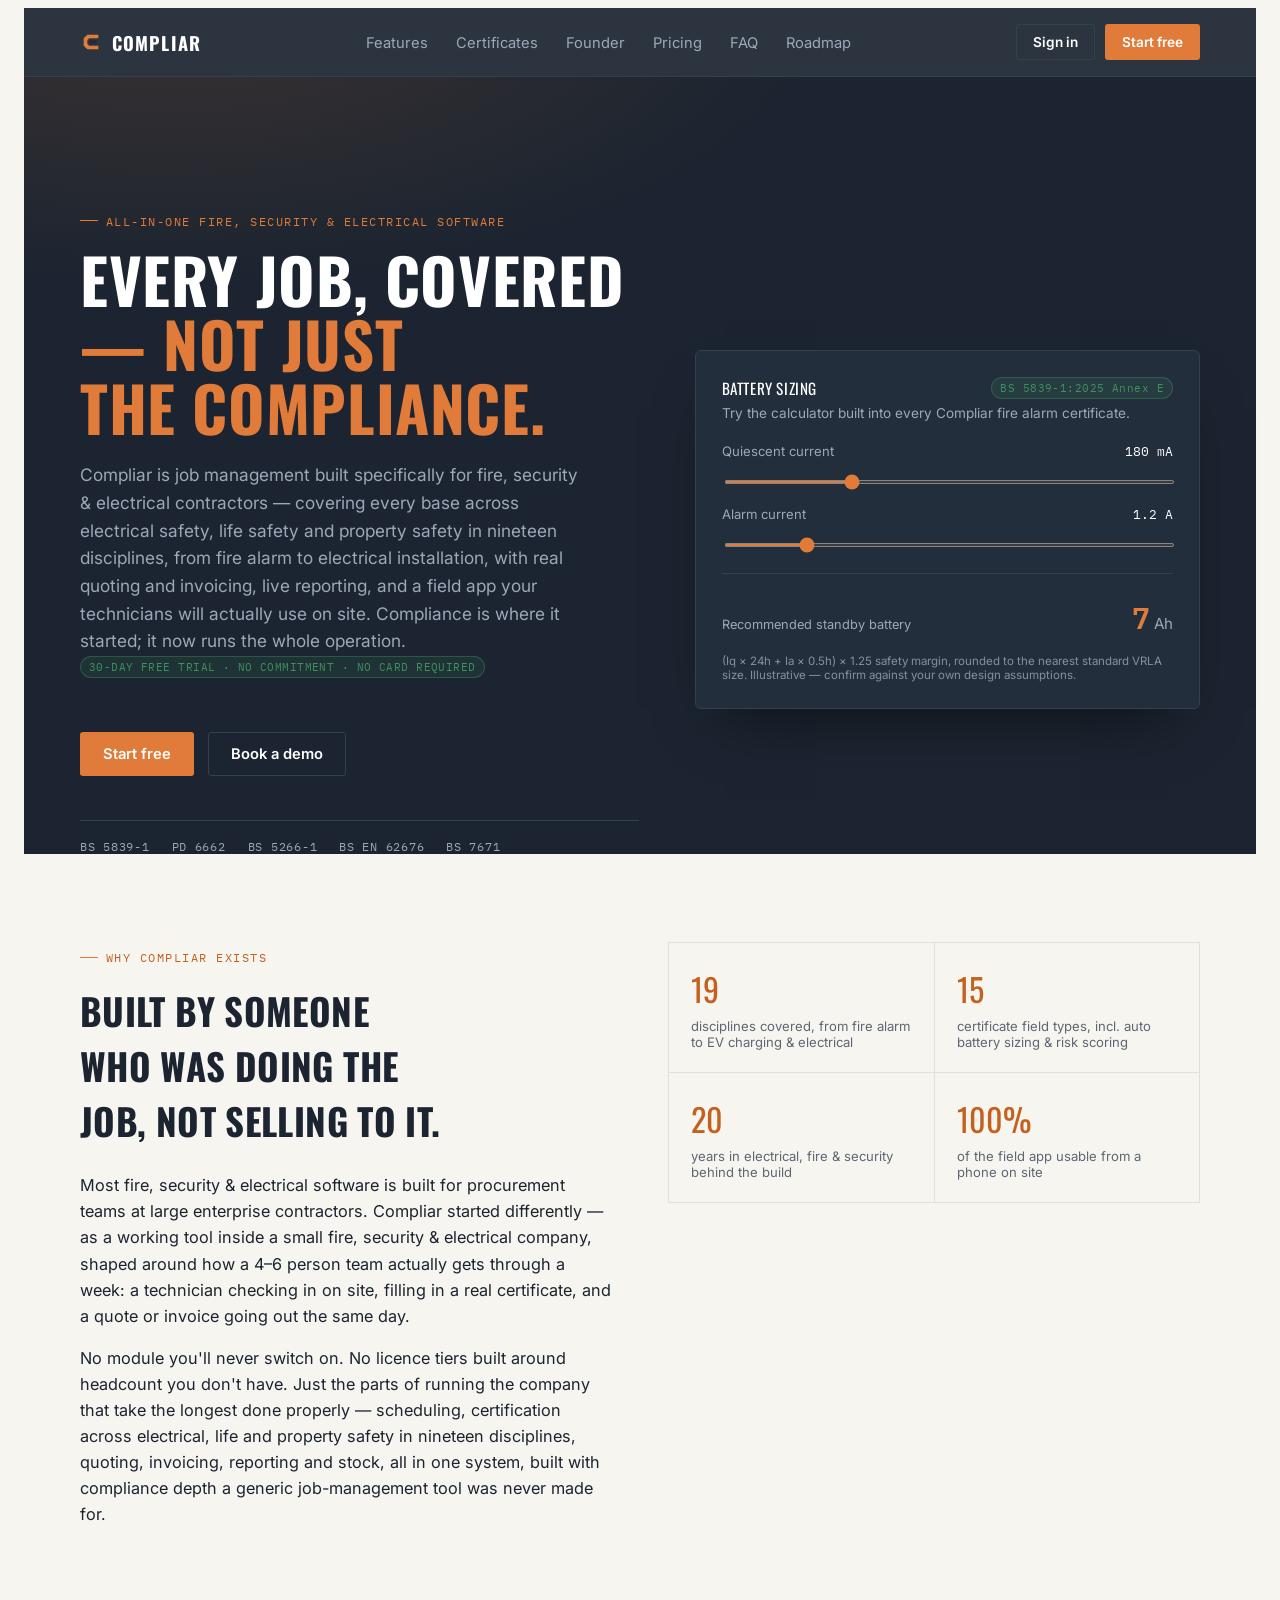
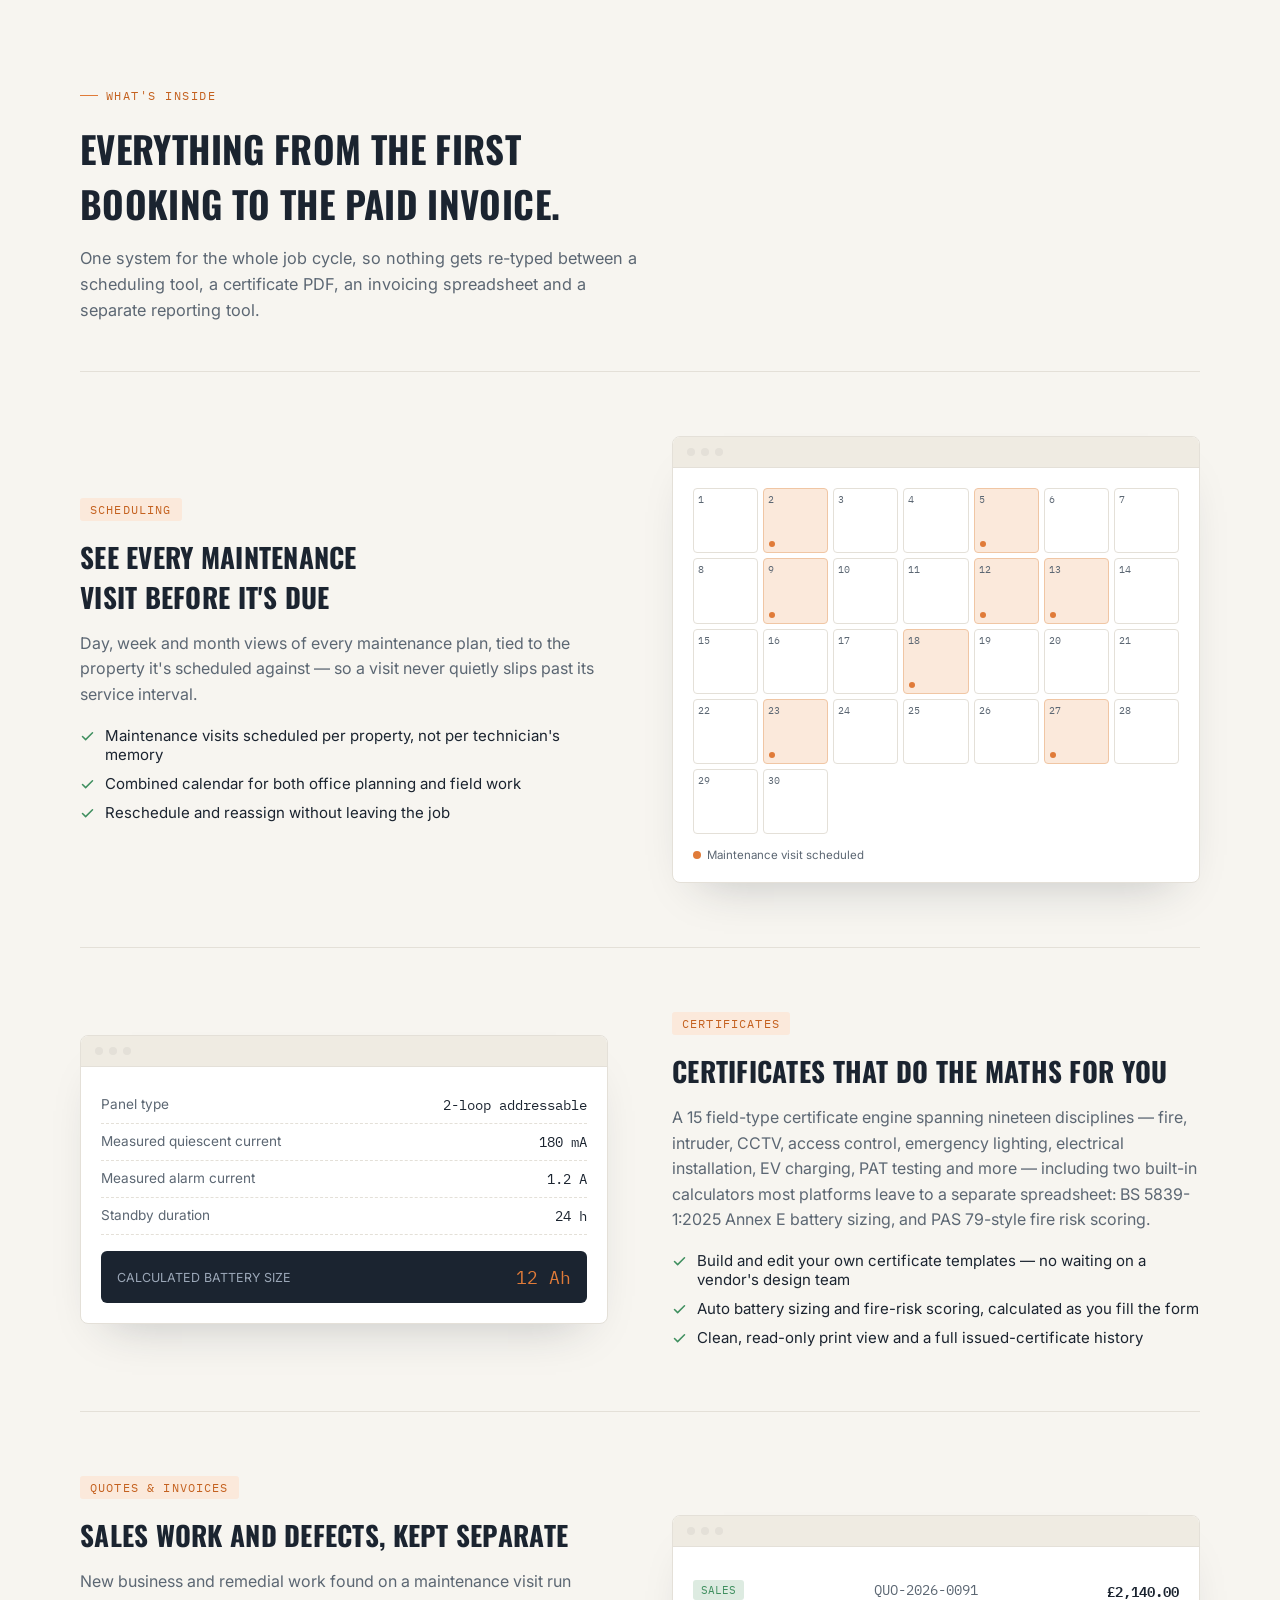
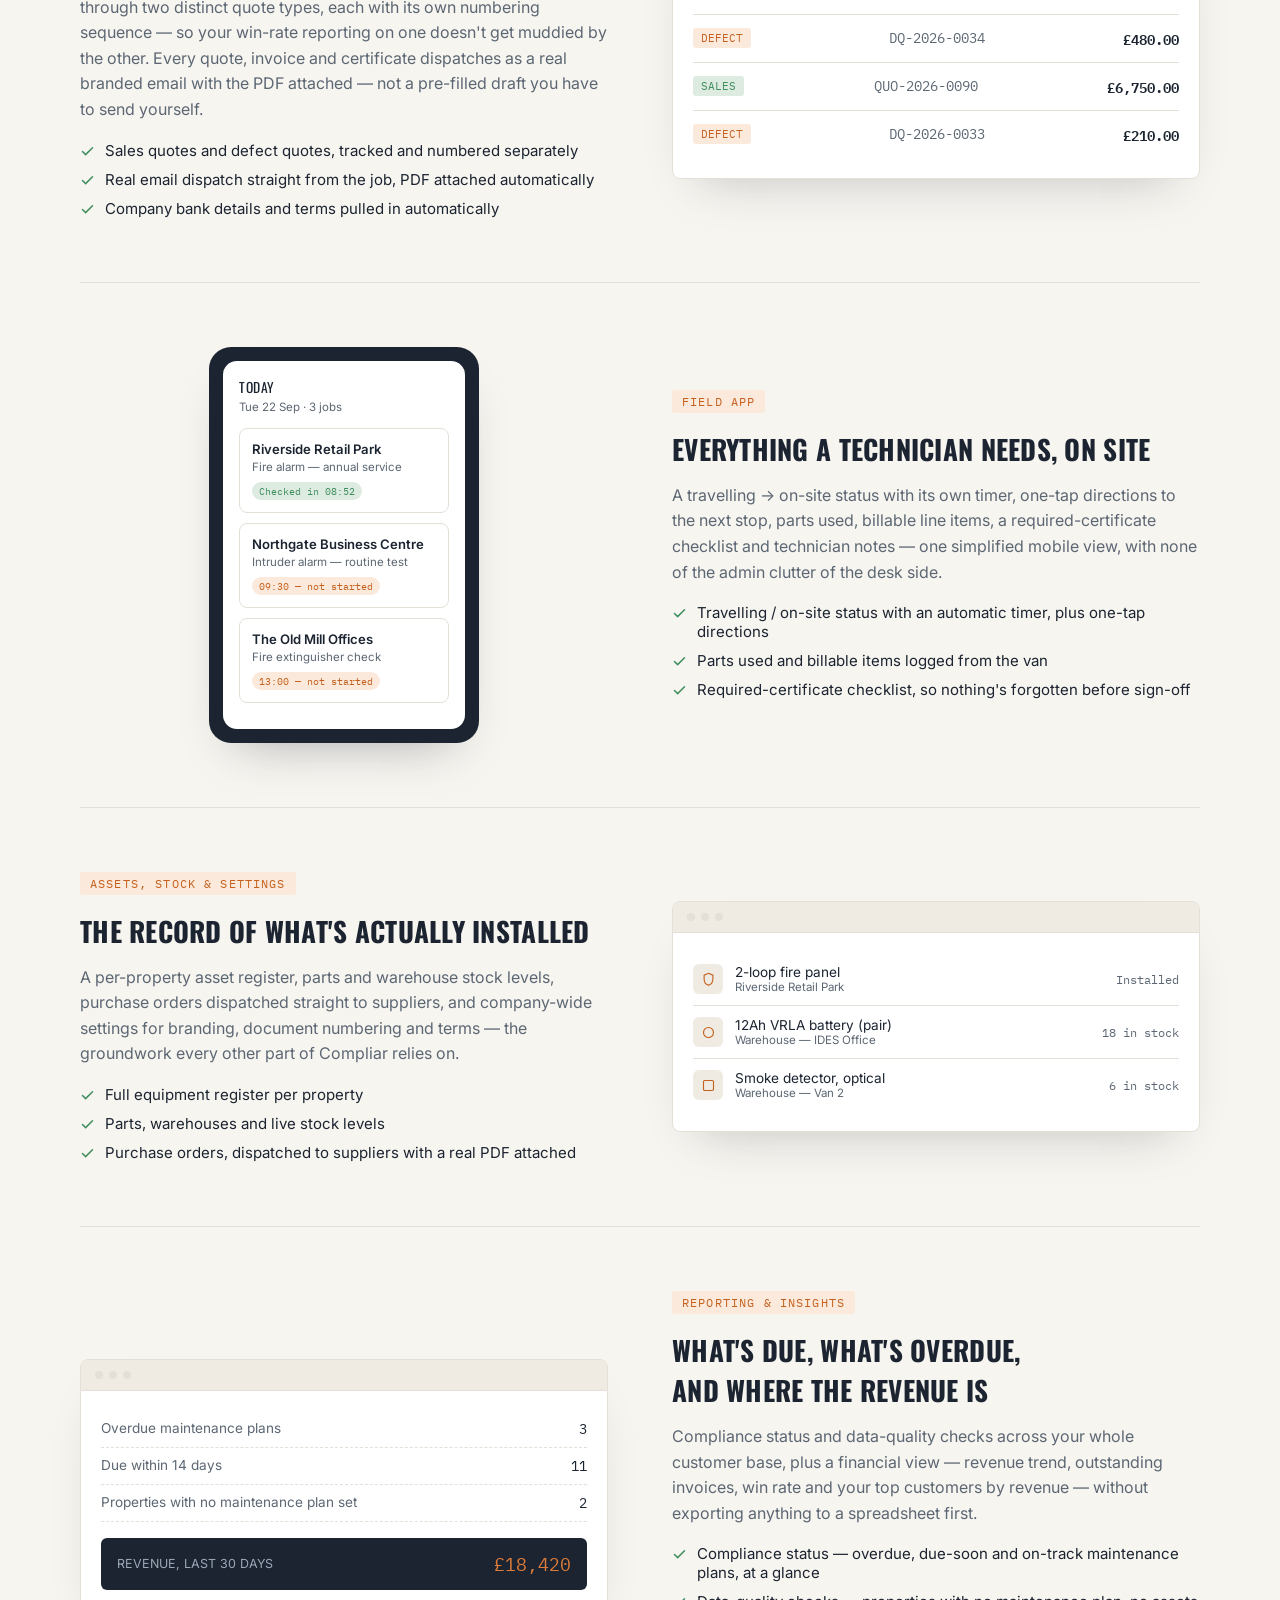
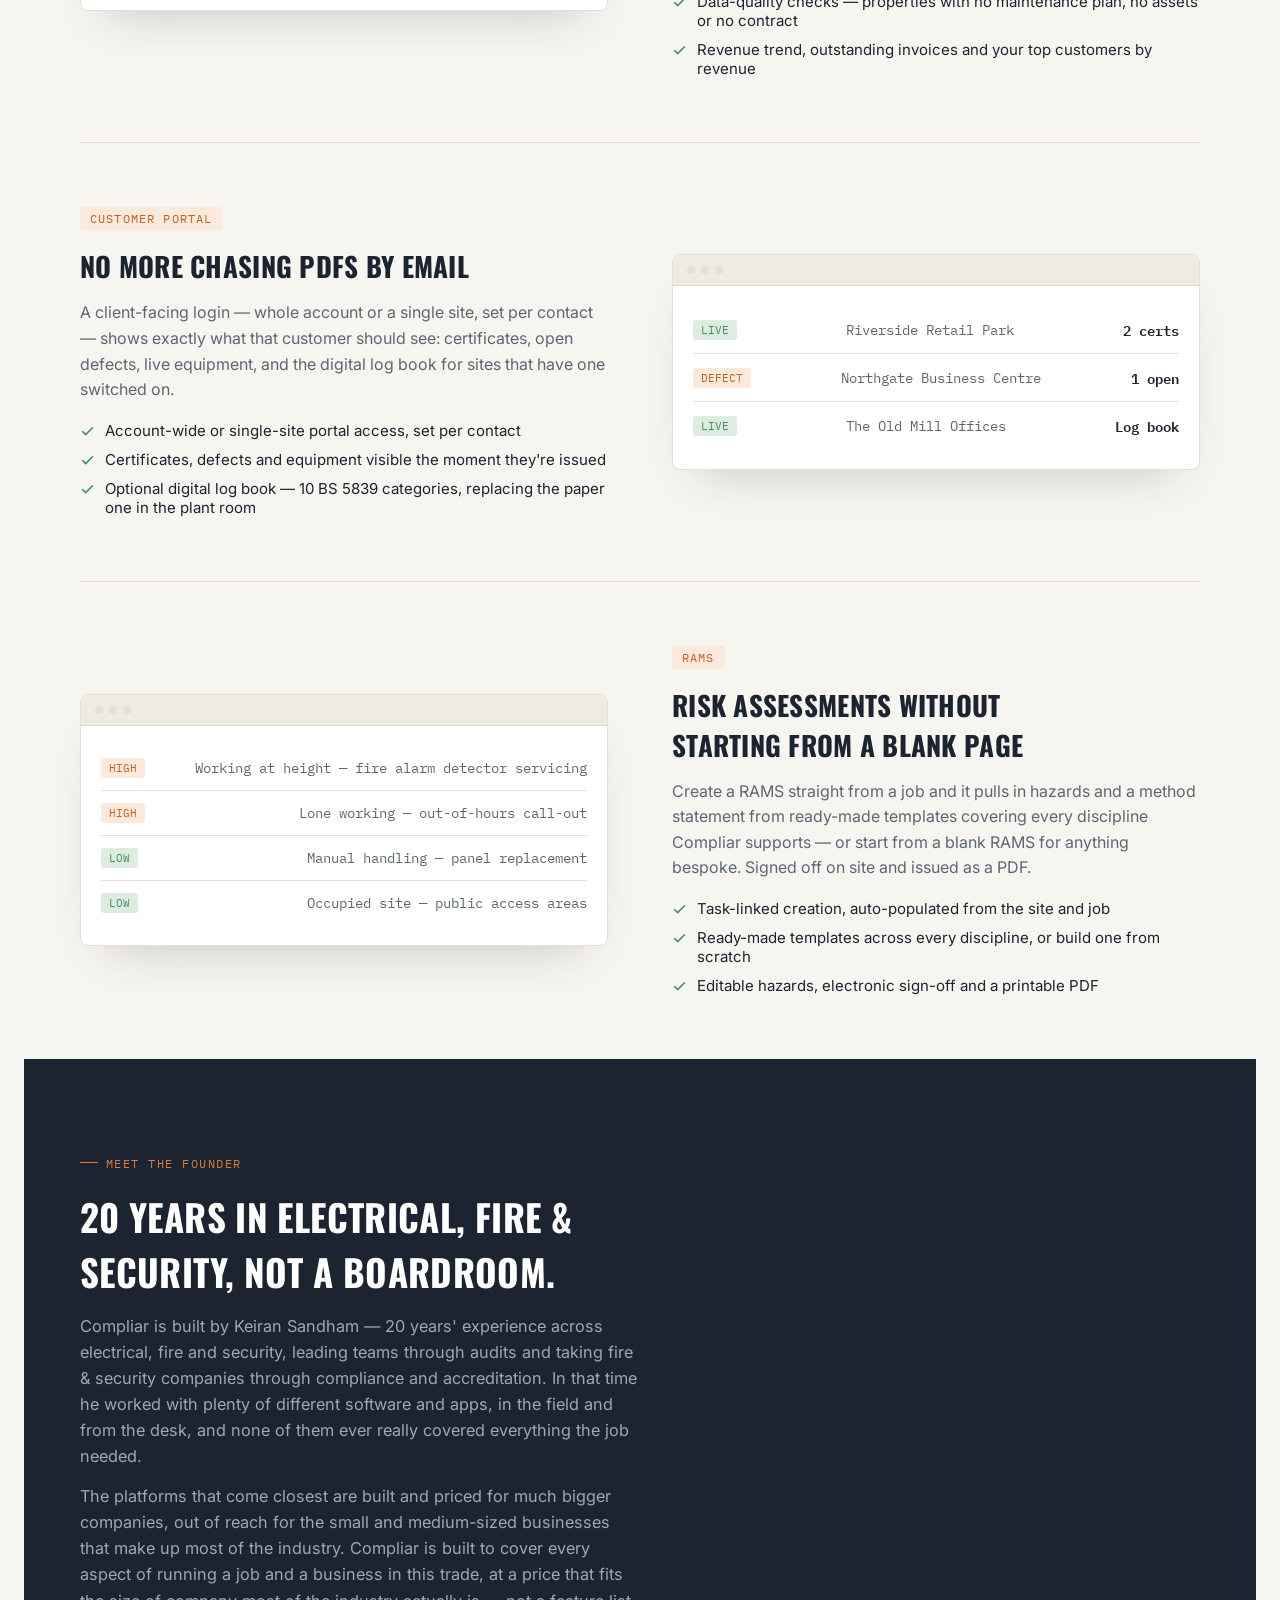
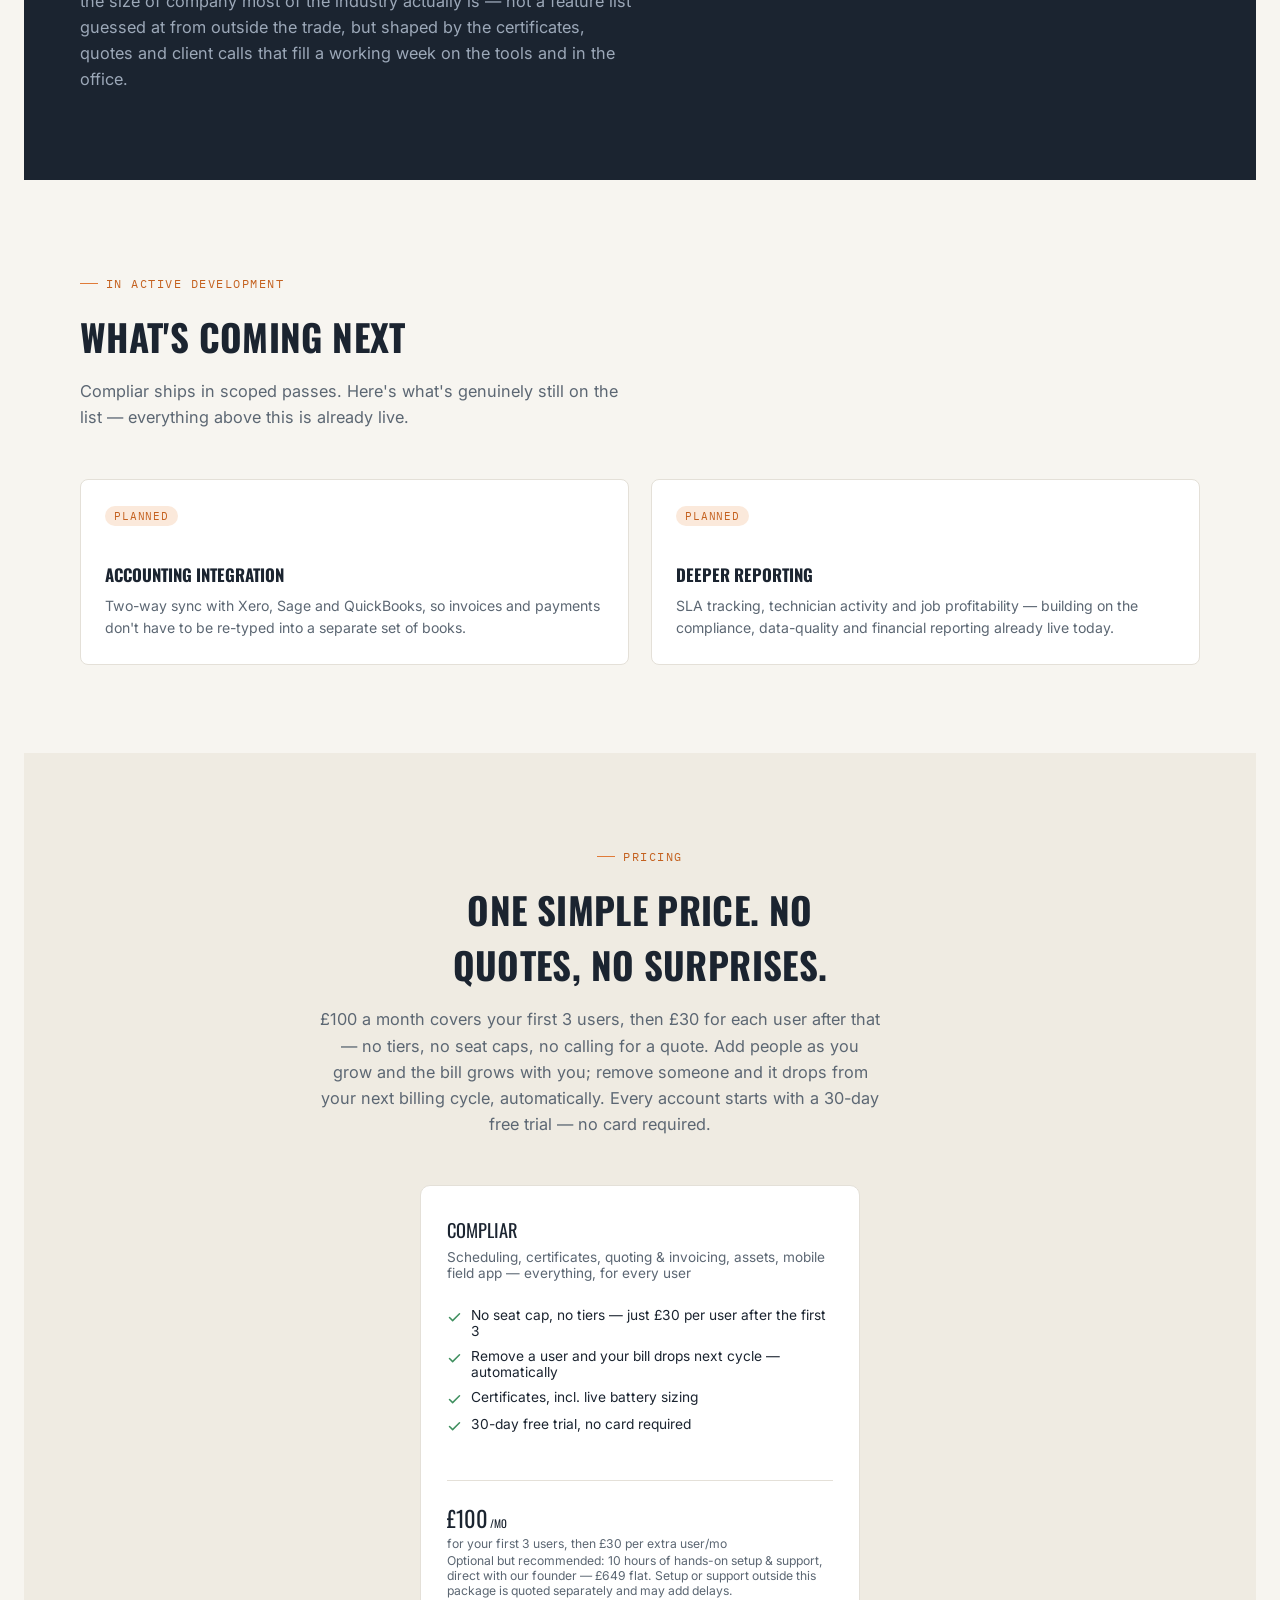
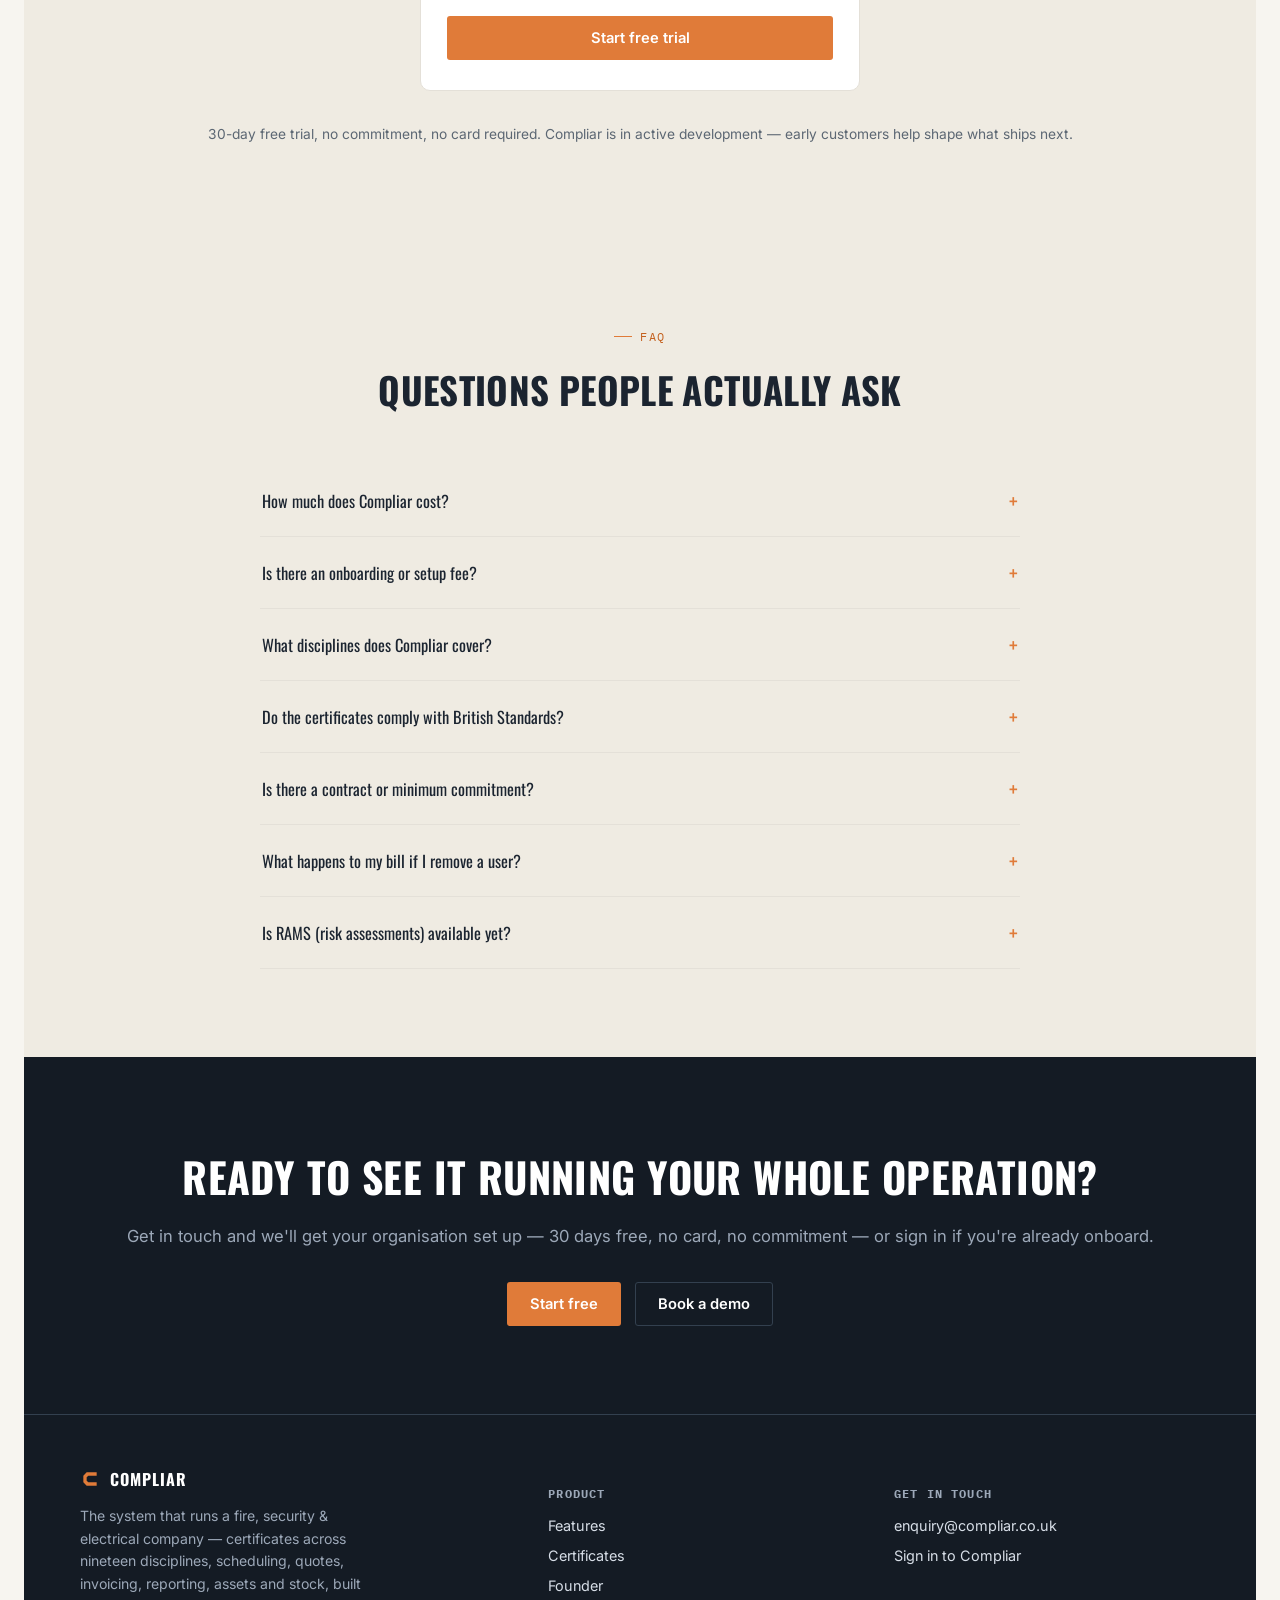
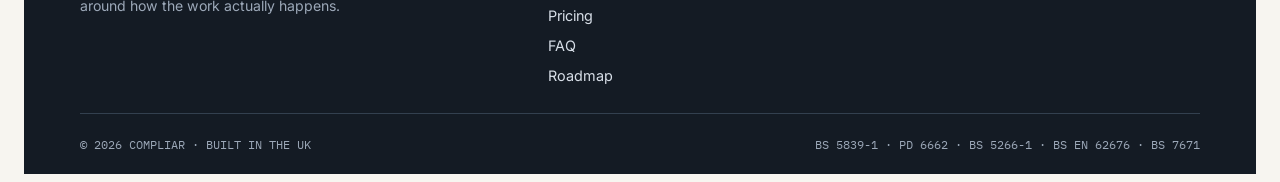
==== index.html @ e29a96a2 "Expand founder story on the site Rewrite the Meet the founder section to cover why Compliar was buil" ====
<!DOCTYPE html>
<meta charset="UTF-8">
<meta name="viewport" content="width=device-width, initial-scale=1">
<title>Compliar</title>
<link rel="preconnect" href="https://fonts.googleapis.com">
<link rel="preconnect" href="https://fonts.gstatic.com" crossorigin>
<link href="https://fonts.googleapis.com/css2?family=Oswald:wght@500;700&family=Inter:wght@400;500;600;700&family=IBM+Plex+Mono:wght@400;500;600&display=swap" rel="stylesheet">
<style>
  :root{
    --navy:#1B2430;
    --navy-2:#232E3D;
    --navy-3:#141B24;
    --cream:#F7F5F0;
    --cream-2:#EFEBE2;
    --ink:#1B2430;
    --muted:#5C6773;
    --muted-on-navy:#9CA8B8;
    --line:#E4E0D8;
    --line-on-navy:#33404F;
    --orange:#E07B39;
    --orange-deep:#C4611F;
    --orange-tint:#FBE9DB;
    --good:#3F8F5F;
  }

  *{box-sizing:border-box;}
  body{
    background:var(--cream);
    color:var(--ink);
    font-family:'Inter',system-ui,-apple-system,"Segoe UI",sans-serif;
    padding-left:max(16px, env(safe-area-inset-left,0px));
    padding-right:max(16px, env(safe-area-inset-right,0px));
    -webkit-font-smoothing:antialiased;
  }
  h1,h2,h3,.display{
    font-family:'Oswald',system-ui,sans-serif;
    text-transform:uppercase;
    letter-spacing:0.01em;
    font-weight:700;
    text-wrap:balance;
    margin:0;
  }
  p{margin:0;line-height:1.6;}
  a{color:inherit;}
  .mono{font-family:'IBM Plex Mono',ui-monospace,monospace;font-variant-numeric:tabular-nums;}
  .wrap{max-width:1120px;margin:0 auto;}
  .band{padding-block:88px;}
  .band-tight{padding-block:56px;}
  @media (max-width:640px){
    .band{padding-block:56px;}
    .band-tight{padding-block:40px;}
  }

  /* ---------- nav ---------- */
  header.nav{
    position:sticky;
    top:env(safe-area-inset-top,0px);
    z-index:50;
    background:rgba(27,36,48,0.92);
    backdrop-filter:blur(8px);
    border-bottom:1px solid var(--line-on-navy);
  }
  .nav-inner{
    max-width:1120px;margin:0 auto;
    display:flex;align-items:center;justify-content:space-between;
    padding-block:16px;
    gap:16px;
  }
  .brand{
    display:flex;align-items:center;gap:10px;
    font-family:'Oswald',sans-serif;font-weight:700;
    font-size:1.15rem;letter-spacing:0.06em;
    color:#fff;text-decoration:none;
    text-transform:uppercase;
    white-space:nowrap;
  }
  .brand svg{flex:none;}
  .nav-links{
    display:flex;gap:28px;align-items:center;
    list-style:none;margin:0;padding:0;
  }
  .nav-links a{
    color:var(--muted-on-navy);text-decoration:none;font-size:0.92rem;
    transition:color .15s;
  }
  .nav-links a:hover{color:#fff;}
  .nav-cta{display:flex;gap:10px;align-items:center;}
  @media (max-width:760px){
    .nav-links{display:none;}
  }

  .btn{
    display:inline-flex;align-items:center;justify-content:center;gap:8px;
    padding:12px 22px;
    border-radius:3px;
    font-family:'Inter',sans-serif;font-weight:600;font-size:0.92rem;
    text-decoration:none;
    border:1px solid transparent;
    cursor:pointer;
    transition:transform .12s ease, background .15s, border-color .15s, color .15s;
    white-space:nowrap;
  }
  .btn:active{transform:translateY(1px);}
  .btn-primary{background:var(--orange);color:#fff;}
  .btn-primary:hover{background:var(--orange-deep);}
  .btn-ghost-on-navy{background:transparent;color:#fff;border-color:var(--line-on-navy);}
  .btn-ghost-on-navy:hover{border-color:#fff;}
  .btn-ghost-on-cream{background:transparent;color:var(--ink);border-color:var(--line);}
  .btn-ghost-on-cream:hover{border-color:var(--ink);}
  .btn-sm{padding:9px 16px;font-size:0.85rem;}

  /* ---------- hero ---------- */
  .hero{
    background:
      radial-gradient(1100px 480px at 12% -10%, rgba(224,123,57,0.16), transparent 60%),
      var(--navy);
    color:#fff;
    padding-top:72px;
    padding-bottom:0;
  }
  .hero-grid{
    display:grid;
    grid-template-columns:1.05fr 0.95fr;
    gap:56px;
    align-items:center;
    padding-block:56px 0;
  }
  @media (max-width:900px){
    .hero-grid{grid-template-columns:1fr;gap:40px;}
  }
  .eyebrow{
    display:inline-flex;align-items:center;gap:8px;
    color:var(--orange);
    font-family:'IBM Plex Mono',monospace;
    font-size:0.78rem;letter-spacing:0.12em;text-transform:uppercase;
    margin-bottom:18px;
  }
  .eyebrow::before{
    content:"";width:18px;height:1px;background:var(--orange);
  }
  .hero h1{
    font-size:clamp(2.4rem, 5.2vw, 3.9rem);
    line-height:1.03;
    color:#fff;
  }
  .hero h1 span{color:var(--orange);}
  .hero-sub{
    margin-top:22px;
    max-width:46ch;
    font-size:1.08rem;
    color:var(--muted-on-navy);
  }
  .hero-ctas{
    display:flex;gap:14px;margin-top:32px;flex-wrap:wrap;
  }
  .standards{
    margin-top:44px;
    display:flex;gap:22px;flex-wrap:wrap;
    font-family:'IBM Plex Mono',monospace;
    font-size:0.76rem;letter-spacing:0.06em;
    color:var(--muted-on-navy);
    border-top:1px solid var(--line-on-navy);
    padding-top:18px;
  }

  /* ---------- battery calc widget ---------- */
  .calc-card{
    background:var(--navy-2);
    border:1px solid var(--line-on-navy);
    border-radius:6px;
    padding:26px;
    box-shadow:0 30px 60px -30px rgba(0,0,0,0.6);
  }
  .calc-head{
    display:flex;align-items:center;justify-content:space-between;
    margin-bottom:6px;
  }
  .calc-title{
    font-family:'Oswald',sans-serif;text-transform:uppercase;
    font-size:0.95rem;letter-spacing:0.04em;color:#fff;
  }
  .calc-badge{
    font-family:'IBM Plex Mono',monospace;font-size:0.68rem;
    color:var(--good);background:rgba(63,143,95,0.15);
    border:1px solid rgba(63,143,95,0.4);
    padding:3px 8px;border-radius:20px;letter-spacing:0.04em;
  }
  .calc-desc{color:var(--muted-on-navy);font-size:0.85rem;margin-top:6px;margin-bottom:22px;}
  .calc-row{margin-bottom:18px;}
  .calc-row label{
    display:flex;justify-content:space-between;
    font-size:0.82rem;color:var(--muted-on-navy);margin-bottom:8px;
  }
  .calc-row label .val{color:#fff;font-family:'IBM Plex Mono',monospace;}
  .calc-row input[type=range]{
    width:100%;accent-color:var(--orange);height:4px;
  }
  .calc-result{
    margin-top:22px;padding-top:20px;border-top:1px solid var(--line-on-navy);
    display:flex;align-items:baseline;justify-content:space-between;
  }
  .calc-result .lbl{font-size:0.8rem;color:var(--muted-on-navy);}
  .calc-result .out{
    font-family:'IBM Plex Mono',monospace;font-size:1.9rem;color:var(--orange);font-weight:600;
  }
  .calc-result .unit{font-size:0.95rem;color:var(--muted-on-navy);margin-left:4px;}
  .calc-note{margin-top:14px;font-size:0.72rem;color:var(--muted-on-navy);opacity:0.8;}

  /* ---------- section headers ---------- */
  .section-head{max-width:640px;margin-bottom:48px;}
  .section-head .eyebrow{color:var(--orange-deep);}
  .section-head h2{font-size:clamp(1.7rem,3vw,2.3rem);color:var(--ink);}
  .section-head p{margin-top:14px;color:var(--muted);font-size:1.02rem;max-width:56ch;}
  .section-head.on-navy h2{color:#fff;}
  .section-head.on-navy p{color:var(--muted-on-navy);}
  .section-head.on-navy .eyebrow{color:var(--orange);}
  .center{text-align:center;margin-left:auto;margin-right:auto;}

  /* ---------- why band ---------- */
  .why{background:var(--cream);}
  .why-grid{display:grid;grid-template-columns:1fr 1fr;gap:56px;align-items:start;}
  @media (max-width:840px){.why-grid{grid-template-columns:1fr;}}
  .why-copy p + p{margin-top:16px;}
  .why-copy{color:var(--ink);font-size:1.02rem;}
  .why-stats{display:grid;grid-template-columns:1fr 1fr;gap:1px;background:var(--line);border:1px solid var(--line);}
  .why-stat{background:var(--cream);padding:22px;}
  .why-stat .n{font-family:'Oswald',sans-serif;font-size:2rem;color:var(--orange-deep);}
  .why-stat .l{font-size:0.82rem;color:var(--muted);margin-top:6px;}

  /* ---------- features ---------- */
  .feature-row{
    display:grid;grid-template-columns:1fr 1fr;gap:64px;align-items:center;
    padding-block:64px;
    border-top:1px solid var(--line);
  }
  .feature-row:first-of-type{border-top:none;}
  .feature-row.reverse .feat-copy{order:2;}
  .feature-row.reverse .feat-visual{order:1;}
  @media (max-width:860px){
    .feature-row, .feature-row.reverse{grid-template-columns:1fr;gap:32px;}
    .feature-row.reverse .feat-copy, .feature-row.reverse .feat-visual{order:initial;}
    .feature-row{padding-block:44px;}
  }
  .feat-tag{
    display:inline-block;font-family:'IBM Plex Mono',monospace;font-size:0.72rem;
    letter-spacing:0.1em;text-transform:uppercase;color:var(--orange-deep);
    background:var(--orange-tint);padding:4px 10px;border-radius:3px;margin-bottom:16px;
  }
  .feat-copy h3{font-size:clamp(1.35rem,2.4vw,1.7rem);color:var(--ink);margin-bottom:14px;}
  .feat-copy p{color:var(--muted);font-size:1rem;margin-bottom:18px;}
  .feat-list{list-style:none;margin:0;padding:0;display:flex;flex-direction:column;gap:10px;}
  .feat-list li{
    display:flex;gap:10px;align-items:flex-start;font-size:0.94rem;color:var(--ink);
  }
  .feat-list li svg{flex:none;margin-top:3px;color:var(--good);}

  /* generic mock frame */
  .mock{
    background:#fff;border:1px solid var(--line);border-radius:8px;
    overflow:hidden;box-shadow:0 24px 48px -28px rgba(27,36,48,0.28);
  }
  .mock-bar{
    display:flex;gap:6px;padding:11px 14px;border-bottom:1px solid var(--line);background:var(--cream-2);
  }
  .mock-bar span{width:8px;height:8px;border-radius:50%;background:var(--line);}
  .mock-body{padding:20px;}

  /* calendar mock */
  .cal-grid{display:grid;grid-template-columns:repeat(7,1fr);gap:5px;}
  .cal-cell{
    aspect-ratio:1;border:1px solid var(--line);border-radius:4px;
    font-family:'IBM Plex Mono',monospace;font-size:0.62rem;color:var(--muted);
    padding:4px;position:relative;background:#fff;
  }
  .cal-cell.has-job{background:var(--orange-tint);border-color:#F0C6A4;}
  .cal-cell .dot{
    width:6px;height:6px;border-radius:50%;background:var(--orange);
    position:absolute;bottom:5px;left:5px;
  }
  .cal-legend{display:flex;gap:16px;margin-top:14px;font-size:0.72rem;color:var(--muted);}
  .cal-legend span{display:inline-flex;align-items:center;gap:6px;}
  .cal-legend i{width:8px;height:8px;border-radius:50%;background:var(--orange);display:inline-block;}

  /* certificate mock */
  .cert-field{
    display:flex;justify-content:space-between;padding:9px 0;border-bottom:1px dashed var(--line);
    font-size:0.85rem;
  }
  .cert-field .k{color:var(--muted);}
  .cert-field .v{font-family:'IBM Plex Mono',monospace;color:var(--ink);}
  .cert-result-chip{
    margin-top:16px;background:var(--navy);color:#fff;border-radius:6px;
    padding:14px 16px;display:flex;justify-content:space-between;align-items:center;
  }
  .cert-result-chip .k{font-size:0.78rem;color:var(--muted-on-navy);}
  .cert-result-chip .v{font-family:'IBM Plex Mono',monospace;font-size:1.15rem;color:var(--orange);}

  /* quotes mock */
  .doc-row{
    display:flex;justify-content:space-between;align-items:center;
    padding:12px 0;border-bottom:1px solid var(--line);font-size:0.86rem;
  }
  .doc-row:last-child{border-bottom:none;}
  .doc-tag{
    font-family:'IBM Plex Mono',monospace;font-size:0.7rem;padding:3px 8px;border-radius:3px;
  }
  .doc-tag.sales{background:#DDEBE1;color:var(--good);}
  .doc-tag.defect{background:var(--orange-tint);color:var(--orange-deep);}
  .doc-num{font-family:'IBM Plex Mono',monospace;color:var(--muted);}
  .doc-amt{font-family:'IBM Plex Mono',monospace;font-weight:600;}

  /* phone mock */
  .phone{
    max-width:270px;margin:0 auto;
    background:var(--navy);border-radius:22px;padding:14px;
    box-shadow:0 24px 48px -28px rgba(27,36,48,0.4);
  }
  .phone-screen{background:#fff;border-radius:14px;padding:16px;}
  .phone-head{font-family:'Oswald',sans-serif;text-transform:uppercase;font-size:0.85rem;letter-spacing:0.04em;color:var(--ink);margin-bottom:3px;}
  .phone-sub{font-size:0.72rem;color:var(--muted);margin-bottom:14px;}
  .job-card{
    border:1px solid var(--line);border-radius:8px;padding:12px;margin-bottom:10px;
  }
  .job-card .t{font-size:0.82rem;font-weight:600;color:var(--ink);}
  .job-card .a{font-size:0.72rem;color:var(--muted);margin-top:3px;}
  .job-card .s{
    display:inline-block;margin-top:8px;font-family:'IBM Plex Mono',monospace;font-size:0.65rem;
    padding:2px 7px;border-radius:20px;
  }
  .s.pending{background:var(--orange-tint);color:var(--orange-deep);}
  .s.done{background:#DDEBE1;color:var(--good);}

  /* asset list mock */
  .asset-row{display:flex;align-items:center;gap:12px;padding:11px 0;border-bottom:1px solid var(--line);}
  .asset-row:last-child{border-bottom:none;}
  .asset-icon{
    width:30px;height:30px;border-radius:6px;background:var(--cream-2);
    display:flex;align-items:center;justify-content:center;color:var(--orange-deep);flex:none;
  }
  .asset-name{font-size:0.85rem;color:var(--ink);}
  .asset-meta{font-size:0.72rem;color:var(--muted);}
  .asset-stock{margin-left:auto;font-family:'IBM Plex Mono',monospace;font-size:0.78rem;color:var(--muted);}

  /* trust band */
  .trust{background:var(--navy);color:#fff;}
  .trust-grid{display:grid;grid-template-columns:repeat(3,1fr);gap:1px;background:var(--line-on-navy);border:1px solid var(--line-on-navy);margin-top:8px;}
  .trust-card{background:var(--navy);padding:28px 26px;}
  .trust-card svg{color:var(--orange);margin-bottom:14px;}
  .trust-card h4{font-family:'Oswald',sans-serif;text-transform:uppercase;font-size:1rem;color:#fff;margin-bottom:8px;letter-spacing:0.02em;}
  .trust-card p{font-size:0.88rem;color:var(--muted-on-navy);}
  @media (max-width:760px){.trust-grid{grid-template-columns:1fr;}}

  /* roadmap */
  .roadmap-grid{display:grid;grid-template-columns:repeat(2,1fr);gap:22px;}
  @media (max-width:820px){.roadmap-grid{grid-template-columns:1fr;}}
  .roadmap-card{
    border:1px solid var(--line);border-radius:8px;padding:24px;background:#fff;
  }
  .roadmap-badge{
    font-family:'IBM Plex Mono',monospace;font-size:0.68rem;letter-spacing:0.08em;
    text-transform:uppercase;color:var(--orange-deep);background:var(--orange-tint);
    padding:3px 9px;border-radius:20px;display:inline-block;margin-bottom:14px;
  }
  .roadmap-card h4{font-family:'Oswald',sans-serif;text-transform:uppercase;font-size:1.05rem;color:var(--ink);margin-bottom:8px;}
  .roadmap-card p{font-size:0.88rem;color:var(--muted);}

  /* pricing */
  .price-grid{display:grid;grid-template-columns:repeat(3,1fr);gap:22px;align-items:stretch;}
  @media (max-width:900px){.price-grid{grid-template-columns:1fr;}}
  .price-card{
    border:1px solid var(--line);border-radius:10px;padding:30px 26px;background:#fff;
    display:flex;flex-direction:column;
  }
  .price-card.featured{
    border-color:var(--orange);
    box-shadow:0 24px 48px -28px rgba(224,123,57,0.35);
    position:relative;
  }
  .price-card.featured::before{
    content:"MOST POPULAR";
    position:absolute;top:-11px;left:26px;
    background:var(--orange);color:#fff;font-family:'IBM Plex Mono',monospace;
    font-size:0.64rem;letter-spacing:0.08em;padding:3px 10px;border-radius:20px;
  }
  .price-name{font-family:'Oswald',sans-serif;text-transform:uppercase;font-size:1.15rem;color:var(--ink);}
  .price-for{font-size:0.85rem;color:var(--muted);margin-top:6px;min-height:38px;}
  .price-cta-line{
    font-family:'Oswald',sans-serif;text-transform:uppercase;font-size:1.4rem;color:var(--ink);
    margin-top:20px;padding-top:20px;border-top:1px solid var(--line);
  }
  .price-cta-sub{font-size:0.76rem;color:var(--muted);margin-top:2px;}
  .price-list{list-style:none;margin:20px 0 26px;padding:0;display:flex;flex-direction:column;gap:9px;flex:1;}
  .price-list li{display:flex;gap:9px;font-size:0.86rem;color:var(--ink);align-items:flex-start;}
  .price-list li svg{flex:none;margin-top:3px;color:var(--good);}
  .price-note{
    text-align:center;color:var(--muted);font-size:0.86rem;margin-top:32px;
  }

  /* faq */
  .faq{background:var(--cream-2);}
  .faq-list{max-width:760px;margin:0 auto;}
  .faq-item{border-bottom:1px solid var(--line);}
  .faq-item summary{
    cursor:pointer;padding:20px 2px;list-style:none;
    display:flex;justify-content:space-between;align-items:center;gap:16px;
    font-family:'Oswald',sans-serif;font-size:1.02rem;color:var(--ink);
  }
  .faq-item summary::-webkit-details-marker{display:none;}
  .faq-item summary::after{content:'+';font-size:1.3rem;color:var(--orange);flex-shrink:0;}
  .faq-item[open] summary::after{content:'\2212';}
  .faq-item p{padding:0 2px 20px;color:var(--muted);font-size:0.94rem;max-width:64ch;}

  /* final cta */
  .final-cta{
    background:var(--navy-3);color:#fff;text-align:center;
  }
  .final-cta h2{color:#fff;font-size:clamp(1.8rem,4vw,2.6rem);}
  .final-cta p{color:var(--muted-on-navy);margin-top:16px;font-size:1.04rem;}
  .final-ctas{display:flex;gap:14px;justify-content:center;margin-top:32px;flex-wrap:wrap;}

  /* footer */
  footer{background:var(--navy-3);border-top:1px solid var(--line-on-navy);color:var(--muted-on-navy);}
  .foot-grid{display:grid;grid-template-columns:1.4fr 1fr 1fr;gap:40px;padding-block:52px 28px;}
  @media (max-width:760px){.foot-grid{grid-template-columns:1fr;gap:32px;}}
  .foot-brand{display:flex;align-items:center;gap:10px;color:#fff;font-family:'Oswald',sans-serif;font-weight:700;letter-spacing:0.06em;text-transform:uppercase;margin-bottom:14px;}
  .foot-col h5{font-family:'IBM Plex Mono',monospace;font-size:0.72rem;letter-spacing:0.1em;text-transform:uppercase;color:var(--muted-on-navy);margin-bottom:14px;}
  .foot-col ul{list-style:none;margin:0;padding:0;display:flex;flex-direction:column;gap:10px;}
  .foot-col a{color:#D7DEE7;text-decoration:none;font-size:0.9rem;}
  .foot-col a:hover{color:#fff;}
  .foot-bottom{
    border-top:1px solid var(--line-on-navy);padding-block:22px;
    display:flex;justify-content:space-between;flex-wrap:wrap;gap:12px;
    font-size:0.78rem;font-family:'IBM Plex Mono',monospace;
  }
</style>

<header class="nav">
  <div class="wrap nav-inner">
    <a class="brand" href="#top">
      <svg width="22" height="22" viewBox="0 0 24 24" fill="none" xmlns="http://www.w3.org/2000/svg" aria-hidden="true">
        <path d="M20 4H8L4 8V16L8 20H20V16H10L8 14V10L10 8H20V4Z" fill="#E07B39"/>
        <path d="M11 10H18V14H11L10 13V11L11 10Z" fill="#1B2430" opacity="0.55"/>
      </svg>
      Compliar
    </a>
    <ul class="nav-links">
      <li><a href="#features">Features</a></li>
      <li><a href="#certificates">Certificates</a></li>
      <li><a href="#founder">Founder</a></li>
      <li><a href="#pricing">Pricing</a></li>
      <li><a href="#faq">FAQ</a></li>
      <li><a href="#roadmap">Roadmap</a></li>
    </ul>
    <div class="nav-cta">
      <a class="btn btn-ghost-on-navy btn-sm" href="https://app.compliar.co.uk" target="_blank" rel="noopener">Sign in</a>
      <a class="btn btn-primary btn-sm" href="https://app.compliar.co.uk" target="_blank" rel="noopener">Start free</a>
    </div>
  </div>
</header>

<main id="top">

  <!-- HERO -->
  <section class="hero">
    <div class="wrap hero-grid">
      <div>
        <div class="eyebrow">All-in-one fire, security &amp; electrical software</div>
        <h1>Every job, covered <span>— not just the compliance.</span></h1>
        <p class="hero-sub">Compliar is job management built specifically for fire, security &amp; electrical contractors — covering every base across electrical safety, life safety and property safety in nineteen disciplines, from fire alarm to electrical installation, with real quoting and invoicing, live reporting, and a field app your technicians will actually use on site. Compliance is where it started; it now runs the whole operation.</p>
        <div class="calc-badge" style="display:inline-flex;margin-bottom:22px;">30-DAY FREE TRIAL · NO COMMITMENT · NO CARD REQUIRED</div>
        <div class="hero-ctas">
          <a class="btn btn-primary" href="https://app.compliar.co.uk" target="_blank" rel="noopener">Start free</a>
          <a class="btn btn-ghost-on-navy" href="mailto:enquiry@compliar.co.uk?subject=Compliar%20demo%20request">Book a demo</a>
        </div>
        <div class="standards">
          <span>BS 5839-1</span><span>PD 6662</span><span>BS 5266-1</span><span>BS EN 62676</span><span>BS 7671</span>
        </div>
      </div>

      <div class="calc-card">
        <div class="calc-head">
          <div class="calc-title">Battery sizing</div>
          <div class="calc-badge">BS 5839-1:2025 Annex E</div>
        </div>
        <div class="calc-desc">Try the calculator built into every Compliar fire alarm certificate.</div>

        <div class="calc-row">
          <label>Quiescent current <span class="val"><span id="iqVal">180</span> mA</span></label>
          <input type="range" id="iq" min="20" max="600" step="5" value="180" oninput="calcBattery()">
        </div>
        <div class="calc-row">
          <label>Alarm current <span class="val"><span id="iaVal">1.2</span> A</span></label>
          <input type="range" id="ia" min="0.2" max="6" step="0.1" value="1.2" oninput="calcBattery()">
        </div>

        <div class="calc-result">
          <div class="lbl">Recommended standby battery</div>
          <div><span class="out" id="sizeOut">12</span><span class="unit">Ah</span></div>
        </div>
        <div class="calc-note">(Iq × 24h + Ia × 0.5h) × 1.25 safety margin, rounded to the nearest standard VRLA size. Illustrative — confirm against your own design assumptions.</div>
      </div>
    </div>
  </section>

  <!-- WHY -->
  <section class="why band">
    <div class="wrap why-grid">
      <div>
        <div class="section-head" style="margin-bottom:24px;">
          <div class="eyebrow">Why Compliar exists</div>
          <h2>Built by someone who was doing the job, not selling to it.</h2>
        </div>
        <div class="why-copy">
          <p>Most fire, security &amp; electrical software is built for procurement teams at large enterprise contractors. Compliar started differently — as a working tool inside a small fire, security &amp; electrical company, shaped around how a 4–6 person team actually gets through a week: a technician checking in on site, filling in a real certificate, and a quote or invoice going out the same day.</p>
          <p>No module you'll never switch on. No licence tiers built around headcount you don't have. Just the parts of running the company that take the longest done properly — scheduling, certification across electrical, life and property safety in nineteen disciplines, quoting, invoicing, reporting and stock, all in one system, built with compliance depth a generic job-management tool was never made for.</p>
        </div>
      </div>
      <div class="why-stats">
        <div class="why-stat"><div class="n">19</div><div class="l">disciplines covered, from fire alarm to EV charging &amp; electrical</div></div>
        <div class="why-stat"><div class="n">15</div><div class="l">certificate field types, incl. auto battery sizing &amp; risk scoring</div></div>
        <div class="why-stat"><div class="n">20</div><div class="l">years in electrical, fire &amp; security behind the build</div></div>
        <div class="why-stat"><div class="n">100%</div><div class="l">of the field app usable from a phone on site</div></div>
      </div>
    </div>
  </section>

  <!-- FEATURES -->
  <section id="features" style="background:var(--cream);">
    <div class="wrap">

      <div class="section-head" style="padding-top:64px;">
        <div class="eyebrow">What's inside</div>
        <h2>Everything from the first booking to the paid invoice.</h2>
        <p>One system for the whole job cycle, so nothing gets re-typed between a scheduling tool, a certificate PDF, an invoicing spreadsheet and a separate reporting tool.</p>
      </div>

      <!-- Calendar -->
      <div class="feature-row">
        <div class="feat-copy">
          <span class="feat-tag">Scheduling</span>
          <h3>See every maintenance visit before it's due</h3>
          <p>Day, week and month views of every maintenance plan, tied to the property it's scheduled against — so a visit never quietly slips past its service interval.</p>
          <ul class="feat-list">
            <li><svg width="15" height="15" viewBox="0 0 24 24" fill="none"><path d="M4 12l5 5L20 6" stroke="currentColor" stroke-width="2.4" stroke-linecap="round" stroke-linejoin="round"/></svg>Maintenance visits scheduled per property, not per technician's memory</li>
            <li><svg width="15" height="15" viewBox="0 0 24 24" fill="none"><path d="M4 12l5 5L20 6" stroke="currentColor" stroke-width="2.4" stroke-linecap="round" stroke-linejoin="round"/></svg>Combined calendar for both office planning and field work</li>
            <li><svg width="15" height="15" viewBox="0 0 24 24" fill="none"><path d="M4 12l5 5L20 6" stroke="currentColor" stroke-width="2.4" stroke-linecap="round" stroke-linejoin="round"/></svg>Reschedule and reassign without leaving the job</li>
          </ul>
        </div>
        <div class="feat-visual">
          <div class="mock">
            <div class="mock-bar"><span></span><span></span><span></span></div>
            <div class="mock-body">
              <div class="cal-grid" id="calGrid"></div>
              <div class="cal-legend"><span><i></i> Maintenance visit scheduled</span></div>
            </div>
          </div>
        </div>
      </div>

      <!-- Certificates -->
      <div class="feature-row reverse" id="certificates">
        <div class="feat-copy">
          <span class="feat-tag">Certificates</span>
          <h3>Certificates that do the maths for you</h3>
          <p>A 15 field-type certificate engine spanning nineteen disciplines — fire, intruder, CCTV, access control, emergency lighting, electrical installation, EV charging, PAT testing and more — including two built-in calculators most platforms leave to a separate spreadsheet: BS 5839-1:2025 Annex E battery sizing, and PAS 79-style fire risk scoring.</p>
          <ul class="feat-list">
            <li><svg width="15" height="15" viewBox="0 0 24 24" fill="none"><path d="M4 12l5 5L20 6" stroke="currentColor" stroke-width="2.4" stroke-linecap="round" stroke-linejoin="round"/></svg>Build and edit your own certificate templates — no waiting on a vendor's design team</li>
            <li><svg width="15" height="15" viewBox="0 0 24 24" fill="none"><path d="M4 12l5 5L20 6" stroke="currentColor" stroke-width="2.4" stroke-linecap="round" stroke-linejoin="round"/></svg>Auto battery sizing and fire-risk scoring, calculated as you fill the form</li>
            <li><svg width="15" height="15" viewBox="0 0 24 24" fill="none"><path d="M4 12l5 5L20 6" stroke="currentColor" stroke-width="2.4" stroke-linecap="round" stroke-linejoin="round"/></svg>Clean, read-only print view and a full issued-certificate history</li>
          </ul>
        </div>
        <div class="feat-visual">
          <div class="mock">
            <div class="mock-bar"><span></span><span></span><span></span></div>
            <div class="mock-body">
              <div class="cert-field"><span class="k">Panel type</span><span class="v">2-loop addressable</span></div>
              <div class="cert-field"><span class="k">Measured quiescent current</span><span class="v">180 mA</span></div>
              <div class="cert-field"><span class="k">Measured alarm current</span><span class="v">1.2 A</span></div>
              <div class="cert-field"><span class="k">Standby duration</span><span class="v">24 h</span></div>
              <div class="cert-result-chip"><span class="k">CALCULATED BATTERY SIZE</span><span class="v">12 Ah</span></div>
            </div>
          </div>
        </div>
      </div>

      <!-- Quotes/Invoices -->
      <div class="feature-row">
        <div class="feat-copy">
          <span class="feat-tag">Quotes &amp; invoices</span>
          <h3>Sales work and defects, kept separate</h3>
          <p>New business and remedial work found on a maintenance visit run through two distinct quote types, each with its own numbering sequence — so your win-rate reporting on one doesn't get muddied by the other. Every quote, invoice and certificate dispatches as a real branded email with the PDF attached — not a pre-filled draft you have to send yourself.</p>
          <ul class="feat-list">
            <li><svg width="15" height="15" viewBox="0 0 24 24" fill="none"><path d="M4 12l5 5L20 6" stroke="currentColor" stroke-width="2.4" stroke-linecap="round" stroke-linejoin="round"/></svg>Sales quotes and defect quotes, tracked and numbered separately</li>
            <li><svg width="15" height="15" viewBox="0 0 24 24" fill="none"><path d="M4 12l5 5L20 6" stroke="currentColor" stroke-width="2.4" stroke-linecap="round" stroke-linejoin="round"/></svg>Real email dispatch straight from the job, PDF attached automatically</li>
            <li><svg width="15" height="15" viewBox="0 0 24 24" fill="none"><path d="M4 12l5 5L20 6" stroke="currentColor" stroke-width="2.4" stroke-linecap="round" stroke-linejoin="round"/></svg>Company bank details and terms pulled in automatically</li>
          </ul>
        </div>
        <div class="feat-visual">
          <div class="mock">
            <div class="mock-bar"><span></span><span></span><span></span></div>
            <div class="mock-body">
              <div class="doc-row"><span class="doc-tag sales">SALES</span><span class="doc-num">QUO-2026-0091</span><span class="doc-amt">£2,140.00</span></div>
              <div class="doc-row"><span class="doc-tag defect">DEFECT</span><span class="doc-num">DQ-2026-0034</span><span class="doc-amt">£480.00</span></div>
              <div class="doc-row"><span class="doc-tag sales">SALES</span><span class="doc-num">QUO-2026-0090</span><span class="doc-amt">£6,750.00</span></div>
              <div class="doc-row"><span class="doc-tag defect">DEFECT</span><span class="doc-num">DQ-2026-0033</span><span class="doc-amt">£210.00</span></div>
            </div>
          </div>
        </div>
      </div>

      <!-- Field app -->
      <div class="feature-row reverse">
        <div class="feat-copy">
          <span class="feat-tag">Field app</span>
          <h3>Everything a technician needs, on site</h3>
          <p>A travelling → on-site status with its own timer, one-tap directions to the next stop, parts used, billable line items, a required-certificate checklist and technician notes — one simplified mobile view, with none of the admin clutter of the desk side.</p>
          <ul class="feat-list">
            <li><svg width="15" height="15" viewBox="0 0 24 24" fill="none"><path d="M4 12l5 5L20 6" stroke="currentColor" stroke-width="2.4" stroke-linecap="round" stroke-linejoin="round"/></svg>Travelling / on-site status with an automatic timer, plus one-tap directions</li>
            <li><svg width="15" height="15" viewBox="0 0 24 24" fill="none"><path d="M4 12l5 5L20 6" stroke="currentColor" stroke-width="2.4" stroke-linecap="round" stroke-linejoin="round"/></svg>Parts used and billable items logged from the van</li>
            <li><svg width="15" height="15" viewBox="0 0 24 24" fill="none"><path d="M4 12l5 5L20 6" stroke="currentColor" stroke-width="2.4" stroke-linecap="round" stroke-linejoin="round"/></svg>Required-certificate checklist, so nothing's forgotten before sign-off</li>
          </ul>
        </div>
        <div class="feat-visual">
          <div class="phone">
            <div class="phone-screen">
              <div class="phone-head">Today</div>
              <div class="phone-sub">Tue 22 Sep · 3 jobs</div>
              <div class="job-card">
                <div class="t">Riverside Retail Park</div>
                <div class="a">Fire alarm — annual service</div>
                <span class="s done">Checked in 08:52</span>
              </div>
              <div class="job-card">
                <div class="t">Northgate Business Centre</div>
                <div class="a">Intruder alarm — routine test</div>
                <span class="s pending">09:30 — not started</span>
              </div>
              <div class="job-card">
                <div class="t">The Old Mill Offices</div>
                <div class="a">Fire extinguisher check</div>
                <span class="s pending">13:00 — not started</span>
              </div>
            </div>
          </div>
        </div>
      </div>

      <!-- Assets/stock -->
      <div class="feature-row">
        <div class="feat-copy">
          <span class="feat-tag">Assets, stock &amp; settings</span>
          <h3>The record of what's actually installed</h3>
          <p>A per-property asset register, parts and warehouse stock levels, purchase orders dispatched straight to suppliers, and company-wide settings for branding, document numbering and terms — the groundwork every other part of Compliar relies on.</p>
          <ul class="feat-list">
            <li><svg width="15" height="15" viewBox="0 0 24 24" fill="none"><path d="M4 12l5 5L20 6" stroke="currentColor" stroke-width="2.4" stroke-linecap="round" stroke-linejoin="round"/></svg>Full equipment register per property</li>
            <li><svg width="15" height="15" viewBox="0 0 24 24" fill="none"><path d="M4 12l5 5L20 6" stroke="currentColor" stroke-width="2.4" stroke-linecap="round" stroke-linejoin="round"/></svg>Parts, warehouses and live stock levels</li>
            <li><svg width="15" height="15" viewBox="0 0 24 24" fill="none"><path d="M4 12l5 5L20 6" stroke="currentColor" stroke-width="2.4" stroke-linecap="round" stroke-linejoin="round"/></svg>Purchase orders, dispatched to suppliers with a real PDF attached</li>
          </ul>
        </div>
        <div class="feat-visual">
          <div class="mock">
            <div class="mock-bar"><span></span><span></span><span></span></div>
            <div class="mock-body">
              <div class="asset-row">
                <div class="asset-icon"><svg width="15" height="15" viewBox="0 0 24 24" fill="none"><path d="M12 2l7 3v6c0 5-3.4 9-7 10-3.6-1-7-5-7-10V5l7-3z" stroke="currentColor" stroke-width="1.8"/></svg></div>
                <div><div class="asset-name">2-loop fire panel</div><div class="asset-meta">Riverside Retail Park</div></div>
                <div class="asset-stock">Installed</div>
              </div>
              <div class="asset-row">
                <div class="asset-icon"><svg width="15" height="15" viewBox="0 0 24 24" fill="none"><circle cx="12" cy="12" r="8" stroke="currentColor" stroke-width="1.8"/></svg></div>
                <div><div class="asset-name">12Ah VRLA battery (pair)</div><div class="asset-meta">Warehouse — IDES Office</div></div>
                <div class="asset-stock mono">18 in stock</div>
              </div>
              <div class="asset-row">
                <div class="asset-icon"><svg width="15" height="15" viewBox="0 0 24 24" fill="none"><rect x="4" y="4" width="16" height="16" rx="2" stroke="currentColor" stroke-width="1.8"/></svg></div>
                <div><div class="asset-name">Smoke detector, optical</div><div class="asset-meta">Warehouse — Van 2</div></div>
                <div class="asset-stock mono">6 in stock</div>
              </div>
            </div>
          </div>
        </div>
      </div>

      <!-- Reporting -->
      <div class="feature-row reverse">
        <div class="feat-copy">
          <span class="feat-tag">Reporting &amp; insights</span>
          <h3>What's due, what's overdue, and where the revenue is</h3>
          <p>Compliance status and data-quality checks across your whole customer base, plus a financial view — revenue trend, outstanding invoices, win rate and your top customers by revenue — without exporting anything to a spreadsheet first.</p>
          <ul class="feat-list">
            <li><svg width="15" height="15" viewBox="0 0 24 24" fill="none"><path d="M4 12l5 5L20 6" stroke="currentColor" stroke-width="2.4" stroke-linecap="round" stroke-linejoin="round"/></svg>Compliance status — overdue, due-soon and on-track maintenance plans, at a glance</li>
            <li><svg width="15" height="15" viewBox="0 0 24 24" fill="none"><path d="M4 12l5 5L20 6" stroke="currentColor" stroke-width="2.4" stroke-linecap="round" stroke-linejoin="round"/></svg>Data-quality checks — properties with no maintenance plan, no assets or no contract</li>
            <li><svg width="15" height="15" viewBox="0 0 24 24" fill="none"><path d="M4 12l5 5L20 6" stroke="currentColor" stroke-width="2.4" stroke-linecap="round" stroke-linejoin="round"/></svg>Revenue trend, outstanding invoices and your top customers by revenue</li>
          </ul>
        </div>
        <div class="feat-visual">
          <div class="mock">
            <div class="mock-bar"><span></span><span></span><span></span></div>
            <div class="mock-body">
              <div class="cert-field"><span class="k">Overdue maintenance plans</span><span class="v">3</span></div>
              <div class="cert-field"><span class="k">Due within 14 days</span><span class="v">11</span></div>
              <div class="cert-field"><span class="k">Properties with no maintenance plan set</span><span class="v">2</span></div>
              <div class="cert-result-chip"><span class="k">REVENUE, LAST 30 DAYS</span><span class="v">£18,420</span></div>
            </div>
          </div>
        </div>
      </div>

      <!-- Customer portal -->
      <div class="feature-row">
        <div class="feat-copy">
          <span class="feat-tag">Customer portal</span>
          <h3>No more chasing PDFs by email</h3>
          <p>A client-facing login — whole account or a single site, set per contact — shows exactly what that customer should see: certificates, open defects, live equipment, and the digital log book for sites that have one switched on.</p>
          <ul class="feat-list">
            <li><svg width="15" height="15" viewBox="0 0 24 24" fill="none"><path d="M4 12l5 5L20 6" stroke="currentColor" stroke-width="2.4" stroke-linecap="round" stroke-linejoin="round"/></svg>Account-wide or single-site portal access, set per contact</li>
            <li><svg width="15" height="15" viewBox="0 0 24 24" fill="none"><path d="M4 12l5 5L20 6" stroke="currentColor" stroke-width="2.4" stroke-linecap="round" stroke-linejoin="round"/></svg>Certificates, defects and equipment visible the moment they're issued</li>
            <li><svg width="15" height="15" viewBox="0 0 24 24" fill="none"><path d="M4 12l5 5L20 6" stroke="currentColor" stroke-width="2.4" stroke-linecap="round" stroke-linejoin="round"/></svg>Optional digital log book — 10 BS 5839 categories, replacing the paper one in the plant room</li>
          </ul>
        </div>
        <div class="feat-visual">
          <div class="mock">
            <div class="mock-bar"><span></span><span></span><span></span></div>
            <div class="mock-body">
              <div class="doc-row"><span class="doc-tag sales">LIVE</span><span class="doc-num">Riverside Retail Park</span><span class="doc-amt">2 certs</span></div>
              <div class="doc-row"><span class="doc-tag defect">DEFECT</span><span class="doc-num">Northgate Business Centre</span><span class="doc-amt">1 open</span></div>
              <div class="doc-row"><span class="doc-tag sales">LIVE</span><span class="doc-num">The Old Mill Offices</span><span class="doc-amt">Log book</span></div>
            </div>
          </div>
        </div>
      </div>

      <!-- RAMS -->
      <div class="feature-row reverse">
        <div class="feat-copy">
          <span class="feat-tag">RAMS</span>
          <h3>Risk assessments without starting from a blank page</h3>
          <p>Create a RAMS straight from a job and it pulls in hazards and a method statement from ready-made templates covering every discipline Compliar supports — or start from a blank RAMS for anything bespoke. Signed off on site and issued as a PDF.</p>
          <ul class="feat-list">
            <li><svg width="15" height="15" viewBox="0 0 24 24" fill="none"><path d="M4 12l5 5L20 6" stroke="currentColor" stroke-width="2.4" stroke-linecap="round" stroke-linejoin="round"/></svg>Task-linked creation, auto-populated from the site and job</li>
            <li><svg width="15" height="15" viewBox="0 0 24 24" fill="none"><path d="M4 12l5 5L20 6" stroke="currentColor" stroke-width="2.4" stroke-linecap="round" stroke-linejoin="round"/></svg>Ready-made templates across every discipline, or build one from scratch</li>
            <li><svg width="15" height="15" viewBox="0 0 24 24" fill="none"><path d="M4 12l5 5L20 6" stroke="currentColor" stroke-width="2.4" stroke-linecap="round" stroke-linejoin="round"/></svg>Editable hazards, electronic sign-off and a printable PDF</li>
          </ul>
        </div>
        <div class="feat-visual">
          <div class="mock">
            <div class="mock-bar"><span></span><span></span><span></span></div>
            <div class="mock-body">
              <div class="doc-row"><span class="doc-tag defect">HIGH</span><span class="doc-num">Working at height — fire alarm detector servicing</span></div>
              <div class="doc-row"><span class="doc-tag defect">HIGH</span><span class="doc-num">Lone working — out-of-hours call-out</span></div>
              <div class="doc-row"><span class="doc-tag sales">LOW</span><span class="doc-num">Manual handling — panel replacement</span></div>
              <div class="doc-row"><span class="doc-tag sales">LOW</span><span class="doc-num">Occupied site — public access areas</span></div>
            </div>
          </div>
        </div>
      </div>

    </div>
  </section>

  <!-- FOUNDER -->
  <section class="trust band" id="founder">
    <div class="wrap">
      <div class="section-head on-navy" style="margin-bottom:0;">
        <div class="eyebrow">Meet the founder</div>
        <h2>20 years in electrical, fire &amp; security, not a boardroom.</h2>
        <p>Compliar is built by Keiran Sandham — 20 years' experience across electrical, fire and security, leading teams through audits and taking fire &amp; security companies through compliance and accreditation. In that time he worked with plenty of different software and apps, in the field and from the desk, and none of them ever really covered everything the job needed.</p>
        <p>The platforms that come closest are built and priced for much bigger companies, out of reach for the small and medium-sized businesses that make up most of the industry. Compliar is built to cover every aspect of running a job and a business in this trade, at a price that fits the size of company most of the industry actually is — not a feature list guessed at from outside the trade, but shaped by the certificates, quotes and client calls that fill a working week on the tools and in the office.</p>
      </div>
    </div>
  </section>

  <!-- ROADMAP -->
  <section class="band" id="roadmap">
    <div class="wrap">
      <div class="section-head">
        <div class="eyebrow">In active development</div>
        <h2>What's coming next</h2>
        <p>Compliar ships in scoped passes. Here's what's genuinely still on the list — everything above this is already live.</p>
      </div>
      <div class="roadmap-grid">
        <div class="roadmap-card">
          <span class="roadmap-badge">Planned</span>
          <h4>Accounting integration</h4>
          <p>Two-way sync with Xero, Sage and QuickBooks, so invoices and payments don't have to be re-typed into a separate set of books.</p>
        </div>
        <div class="roadmap-card">
          <span class="roadmap-badge">Planned</span>
          <h4>Deeper reporting</h4>
          <p>SLA tracking, technician activity and job profitability — building on the compliance, data-quality and financial reporting already live today.</p>
        </div>
      </div>
    </div>
  </section>

  <!-- PRICING -->
  <section class="band" id="pricing" style="background:var(--cream-2);">
    <div class="wrap">
      <div class="section-head center">
        <div class="eyebrow">Pricing</div>
        <h2>One simple price. No quotes, no surprises.</h2>
        <p>£100 a month covers your first 3 users, then £30 for each user after that — no tiers, no seat caps, no calling for a quote. Add people as you grow and the bill grows with you; remove someone and it drops from your next billing cycle, automatically. Every account starts with a 30-day free trial — no card required.</p>
      </div>
      <div class="price-grid" style="grid-template-columns:1fr;max-width:440px;margin:0 auto;">
        <div class="price-card">
          <div class="price-name">Compliar</div>
          <div class="price-for">Scheduling, certificates, quoting &amp; invoicing, assets, mobile field app — everything, for every user</div>
          <ul class="price-list">
            <li><svg width="15" height="15" viewBox="0 0 24 24" fill="none"><path d="M4 12l5 5L20 6" stroke="currentColor" stroke-width="2.4" stroke-linecap="round" stroke-linejoin="round"/></svg>No seat cap, no tiers — just £30 per user after the first 3</li>
            <li><svg width="15" height="15" viewBox="0 0 24 24" fill="none"><path d="M4 12l5 5L20 6" stroke="currentColor" stroke-width="2.4" stroke-linecap="round" stroke-linejoin="round"/></svg>Remove a user and your bill drops next cycle — automatically</li>
            <li><svg width="15" height="15" viewBox="0 0 24 24" fill="none"><path d="M4 12l5 5L20 6" stroke="currentColor" stroke-width="2.4" stroke-linecap="round" stroke-linejoin="round"/></svg>Certificates, incl. live battery sizing</li>
            <li><svg width="15" height="15" viewBox="0 0 24 24" fill="none"><path d="M4 12l5 5L20 6" stroke="currentColor" stroke-width="2.4" stroke-linecap="round" stroke-linejoin="round"/></svg>30-day free trial, no card required</li>
          </ul>
          <div class="price-cta-line">£100<span style="font-size:0.48em;">&nbsp;/mo</span></div>
          <div class="price-cta-sub">for your first 3 users, then £30 per extra user/mo</div>
          <div class="price-cta-sub">Optional but recommended: 10 hours of hands-on setup &amp; support, direct with our founder — £649 flat. Setup or support outside this package is quoted separately and may add delays.</div>
          <a class="btn btn-primary" style="margin-top:18px;" href="https://app.compliar.co.uk" target="_blank" rel="noopener">Start free trial</a>
        </div>
      </div>
      <p class="price-note">30-day free trial, no commitment, no card required. Compliar is in active development — early customers help shape what ships next.</p>
    </div>
  </section>

  <!-- FAQ -->
  <section class="band faq" id="faq">
    <div class="wrap">
      <div class="section-head center">
        <div class="eyebrow">FAQ</div>
        <h2>Questions people actually ask</h2>
      </div>
      <div class="faq-list">
        <details class="faq-item">
          <summary>How much does Compliar cost?</summary>
          <p>£100 a month covers your first 3 active users, then £30 per user after that — no tiers, no seat caps. You only pay for the users you actually have active, and every account starts with a 30-day free trial, no card required.</p>
        </details>
        <details class="faq-item">
          <summary>Is there an onboarding or setup fee?</summary>
          <p>There's no fee built into your subscription, and onboarding is optional — but we recommend it. 10 hours of one-to-one onboarding and support (£649 flat) covers migrating your existing data, setting up certificate templates, and training your team, worked directly with our founder. Any setup work or general support needed outside this package is quoted separately on request, and can take longer to arrange — so teams that skip onboarding sometimes see delays getting fully up and running.</p>
        </details>
        <details class="faq-item">
          <summary>What disciplines does Compliar cover?</summary>
          <p>19 disciplines across fire, security and electrical — fire alarm, intruder alarm, CCTV, access control, emergency lighting, electrical installation, EV charging, PAT testing and more, all in one system.</p>
        </details>
        <details class="faq-item">
          <summary>Do the certificates comply with British Standards?</summary>
          <p>Yes. Compliar's certificate templates are built to the relevant British Standards for each discipline — including BS 5839-1 (fire alarms), PD 6662 &amp; BS EN 62676 (intruder alarms &amp; CCTV), BS 5266-1 (emergency lighting) and BS 7671 (electrical installations) — kept up to date as standards are revised.</p>
        </details>
        <details class="faq-item">
          <summary>Is there a contract or minimum commitment?</summary>
          <p>No. Every account starts with a 30-day free trial, no card required, and you can cancel any time — you're billed monthly for exactly the users you have active.</p>
        </details>
        <details class="faq-item">
          <summary>What happens to my bill if I remove a user?</summary>
          <p>It drops automatically from your next billing cycle — no manual adjustments, no mid-cycle refunds to chase up.</p>
        </details>
        <details class="faq-item">
          <summary>Is RAMS (risk assessments) available yet?</summary>
          <p>Yes — RAMS is live. Create one straight from a job and it pulls in hazards and a method statement from ready-made templates across every discipline, or start from a blank RAMS for anything bespoke. Each one is signed off and issued as a PDF.</p>
        </details>
      </div>
    </div>
  </section>

  <!-- FINAL CTA -->
  <section class="final-cta band">
    <div class="wrap">
      <h2>Ready to see it running your whole operation?</h2>
      <p>Get in touch and we'll get your organisation set up — 30 days free, no card, no commitment — or sign in if you're already onboard.</p>
      <div class="final-ctas">
        <a class="btn btn-primary" href="https://app.compliar.co.uk" target="_blank" rel="noopener">Start free</a>
        <a class="btn btn-ghost-on-navy" href="mailto:enquiry@compliar.co.uk?subject=Compliar%20demo%20request">Book a demo</a>
      </div>
    </div>
  </section>

</main>

<footer>
  <div class="wrap foot-grid">
    <div>
      <div class="foot-brand">
        <svg width="20" height="20" viewBox="0 0 24 24" fill="none"><path d="M20 4H8L4 8V16L8 20H20V16H10L8 14V10L10 8H20V4Z" fill="#E07B39"/></svg>
        Compliar
      </div>
      <p style="max-width:34ch;font-size:0.88rem;color:var(--muted-on-navy);">The system that runs a fire, security &amp; electrical company — certificates across nineteen disciplines, scheduling, quotes, invoicing, reporting, assets and stock, built around how the work actually happens.</p>
    </div>
    <div class="foot-col">
      <h5>Product</h5>
      <ul>
        <li><a href="#features">Features</a></li>
        <li><a href="#certificates">Certificates</a></li>
        <li><a href="#founder">Founder</a></li>
        <li><a href="#pricing">Pricing</a></li>
        <li><a href="#faq">FAQ</a></li>
        <li><a href="#roadmap">Roadmap</a></li>
      </ul>
    </div>
    <div class="foot-col">
      <h5>Get in touch</h5>
      <ul>
        <li><a href="mailto:enquiry@compliar.co.uk">enquiry@compliar.co.uk</a></li>
        <li><a href="https://app.compliar.co.uk" target="_blank" rel="noopener">Sign in to Compliar</a></li>
      </ul>
    </div>
  </div>
  <div class="wrap foot-bottom">
    <span>© 2026 COMPLIAR · BUILT IN THE UK</span>
    <span>BS 5839-1 · PD 6662 · BS 5266-1 · BS EN 62676 · BS 7671</span>
  </div>
</footer>

<script>
  function calcBattery(){
    var iq = parseFloat(document.getElementById('iq').value); // mA
    var ia = parseFloat(document.getElementById('ia').value); // A
    document.getElementById('iqVal').textContent = iq;
    document.getElementById('iaVal').textContent = ia.toFixed(1);

    var iqA = iq / 1000;
    var ah = ((iqA * 24) + (ia * 0.5)) * 1.25;

    var sizes = [2.1, 3.2, 7, 12, 17, 24, 26, 38, 65];
    var chosen = sizes[sizes.length - 1];
    for (var i = 0; i < sizes.length; i++){
      if (ah <= sizes[i]) { chosen = sizes[i]; break; }
    }
    document.getElementById('sizeOut').textContent = chosen;
  }

  function buildCalendar(){
    var grid = document.getElementById('calGrid');
    if(!grid) return;
    var jobDays = [2, 5, 9, 12, 13, 18, 23, 27];
    var html = '';
    for (var d = 1; d <= 30; d++){
      var hasJob = jobDays.indexOf(d) !== -1;
      html += '<div class="cal-cell' + (hasJob ? ' has-job' : '') + '">' + d + (hasJob ? '<span class="dot"></span>' : '') + '</div>';
    }
    grid.innerHTML = html;
  }

  calcBattery();
  buildCalendar();
</script>
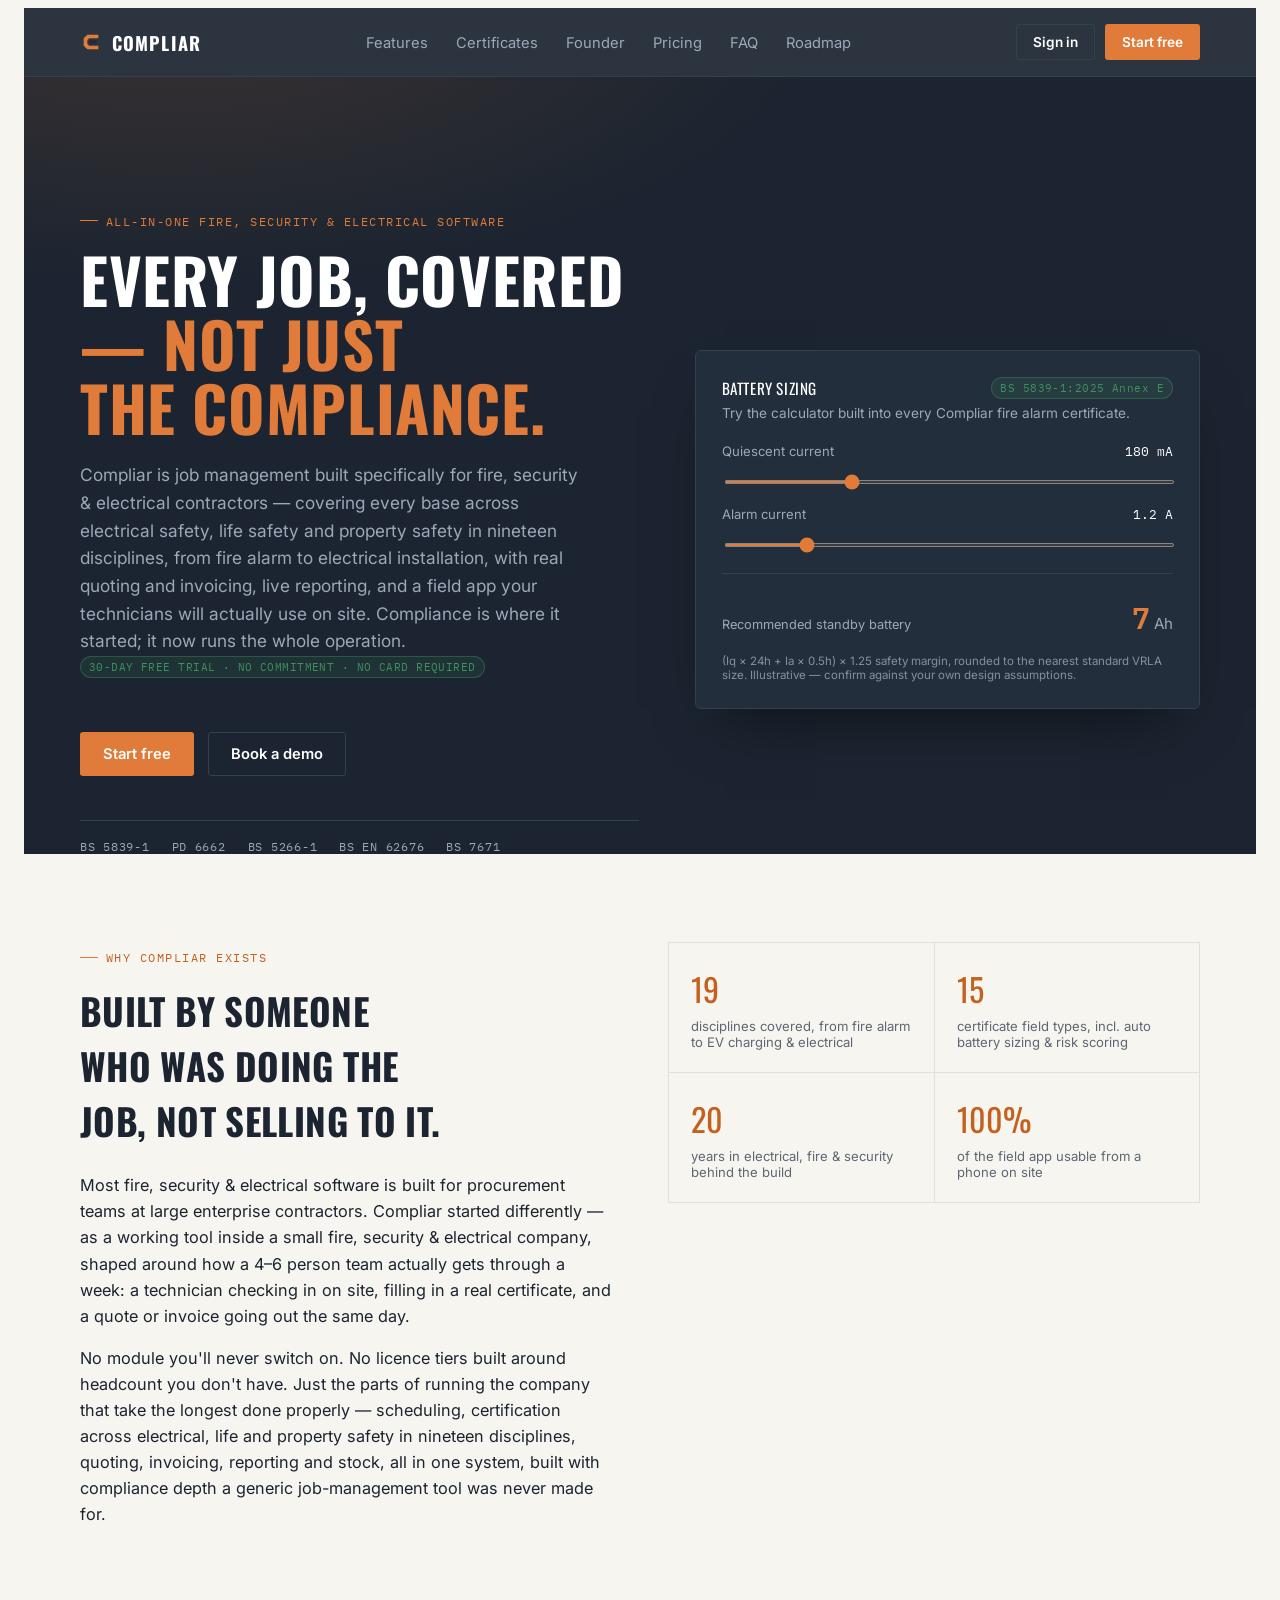
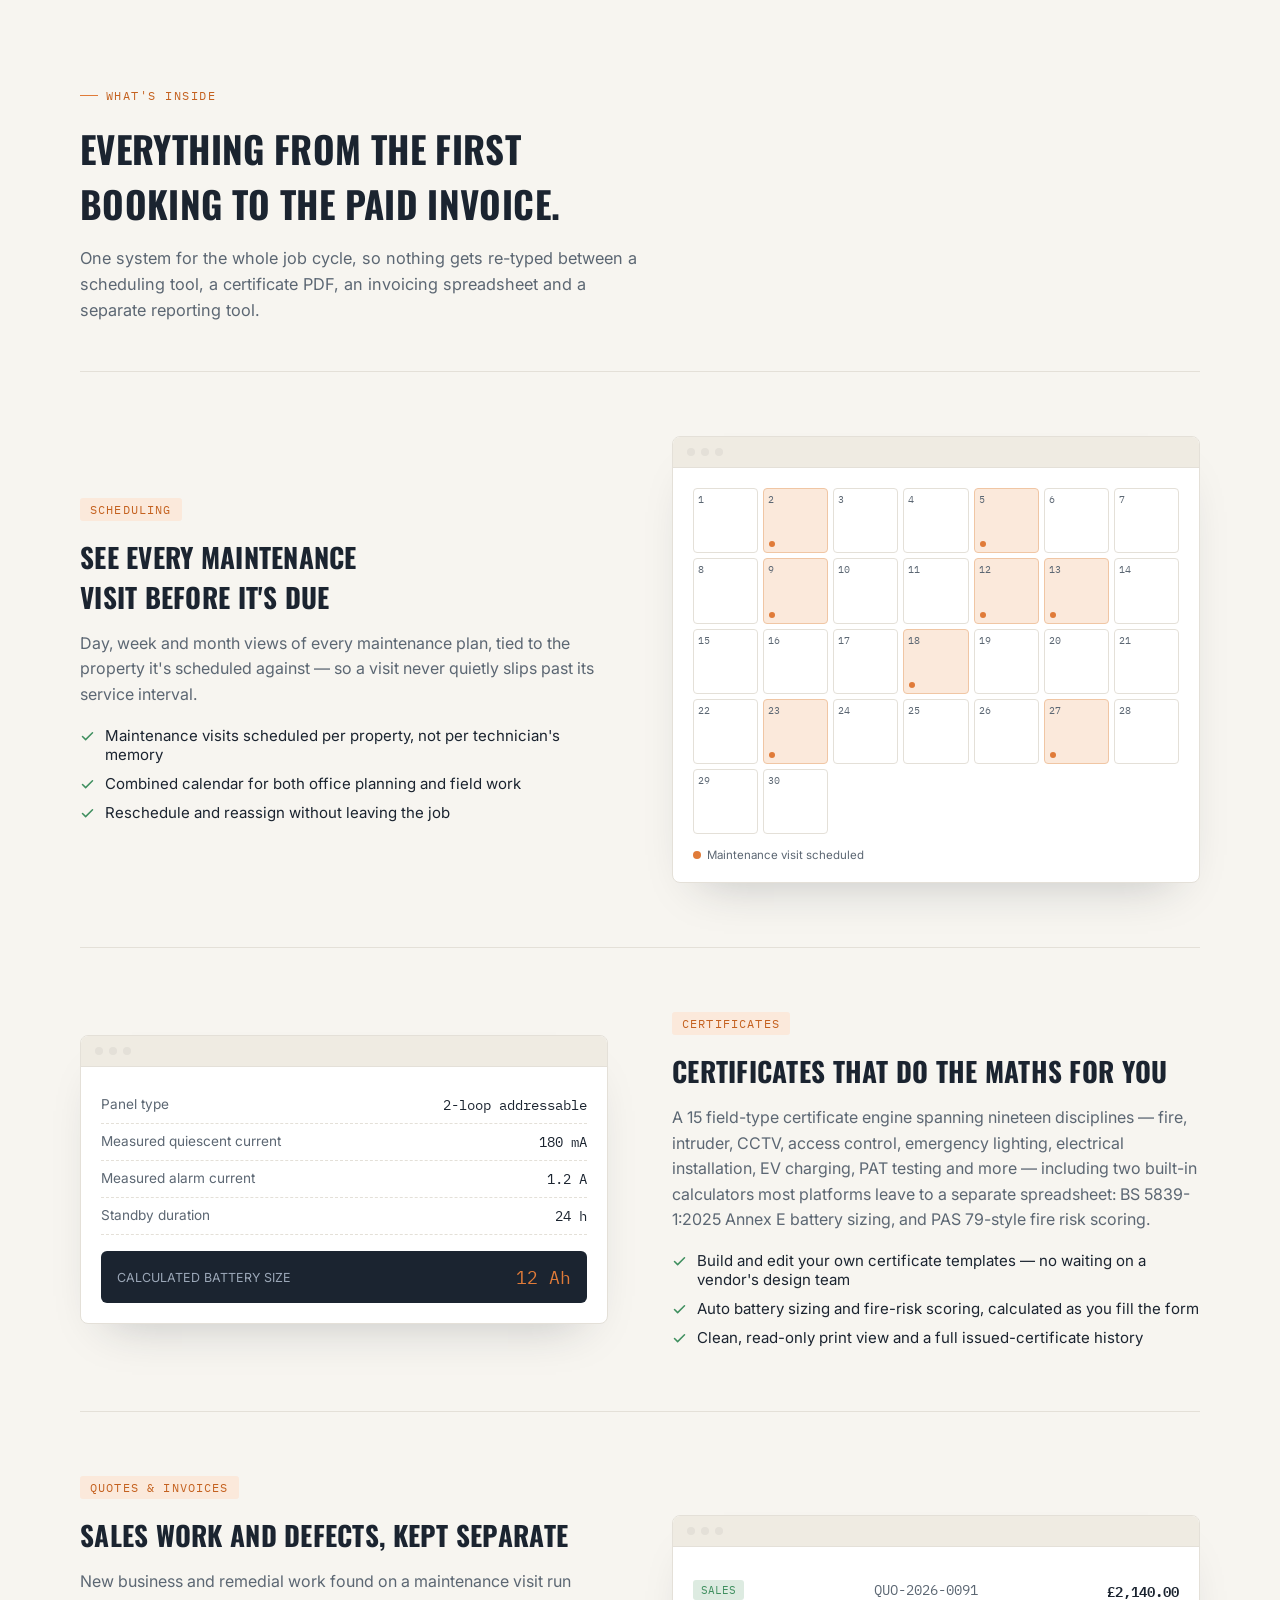
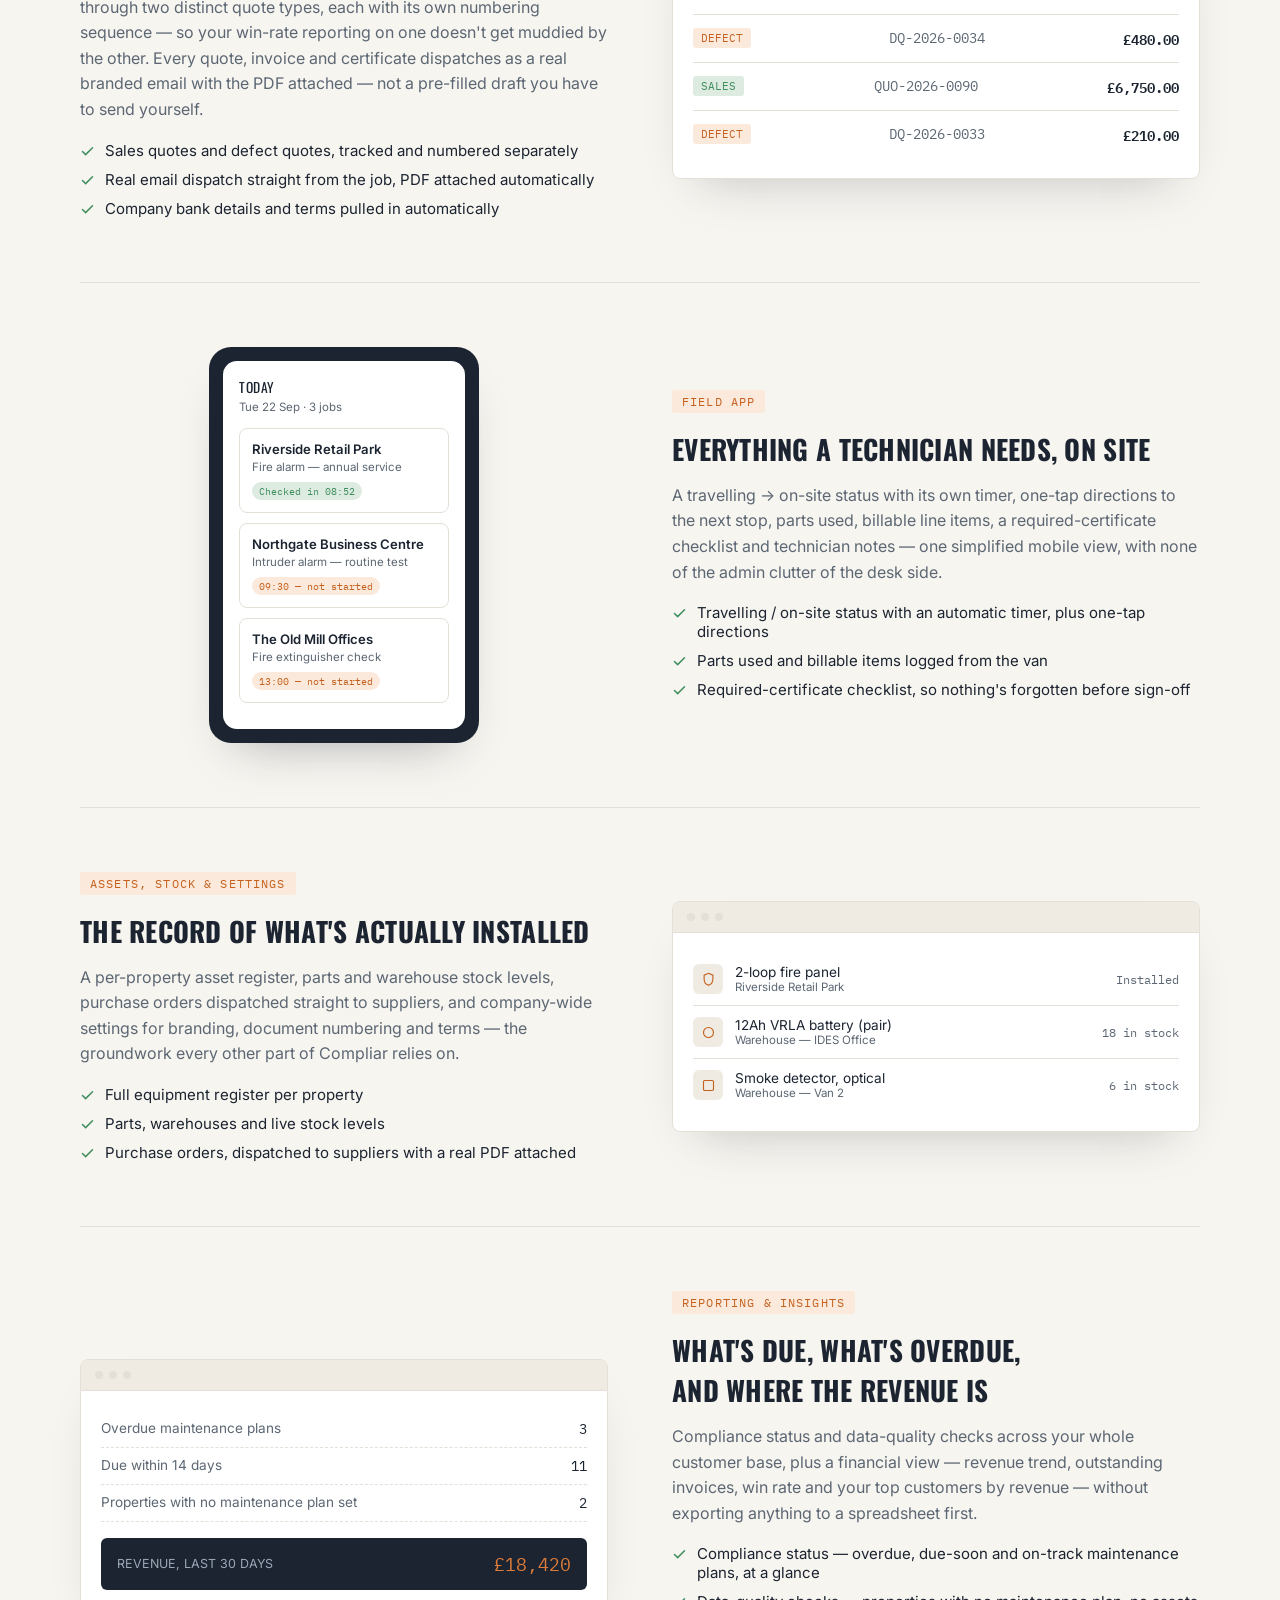
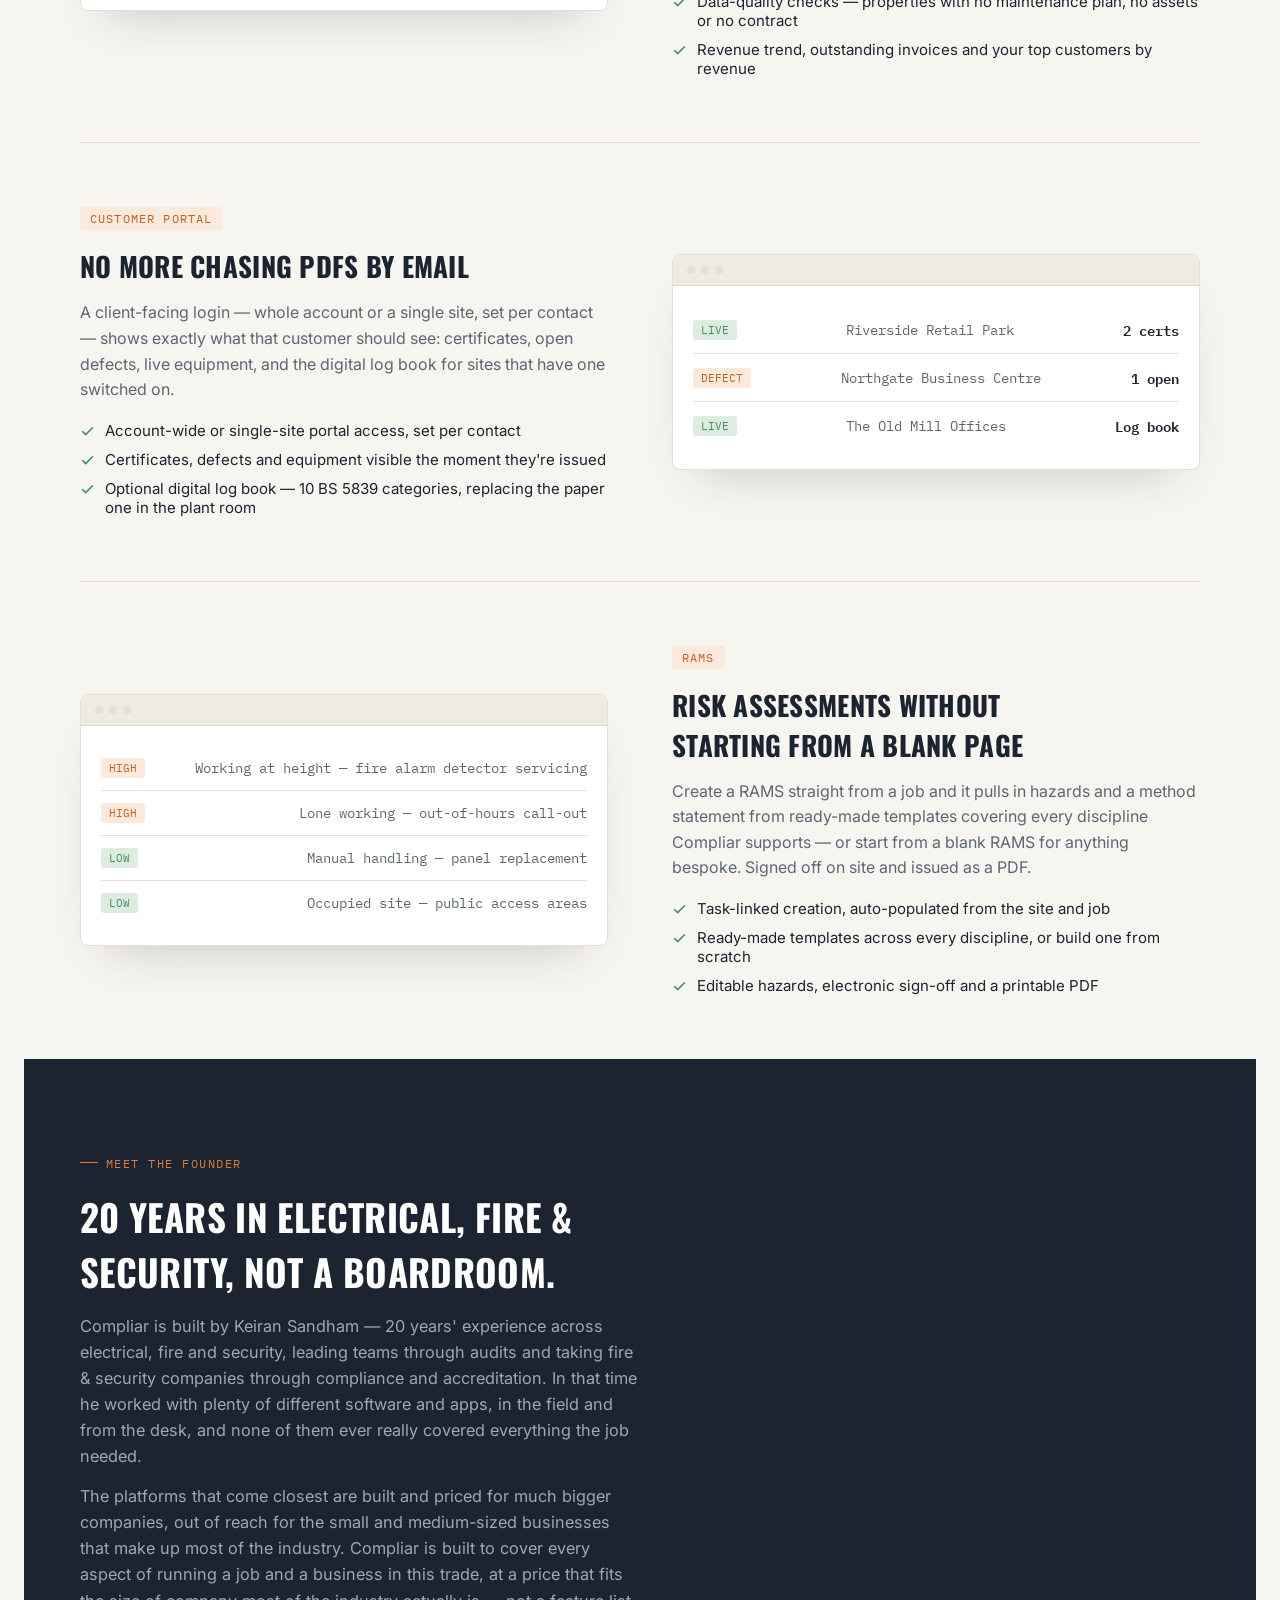
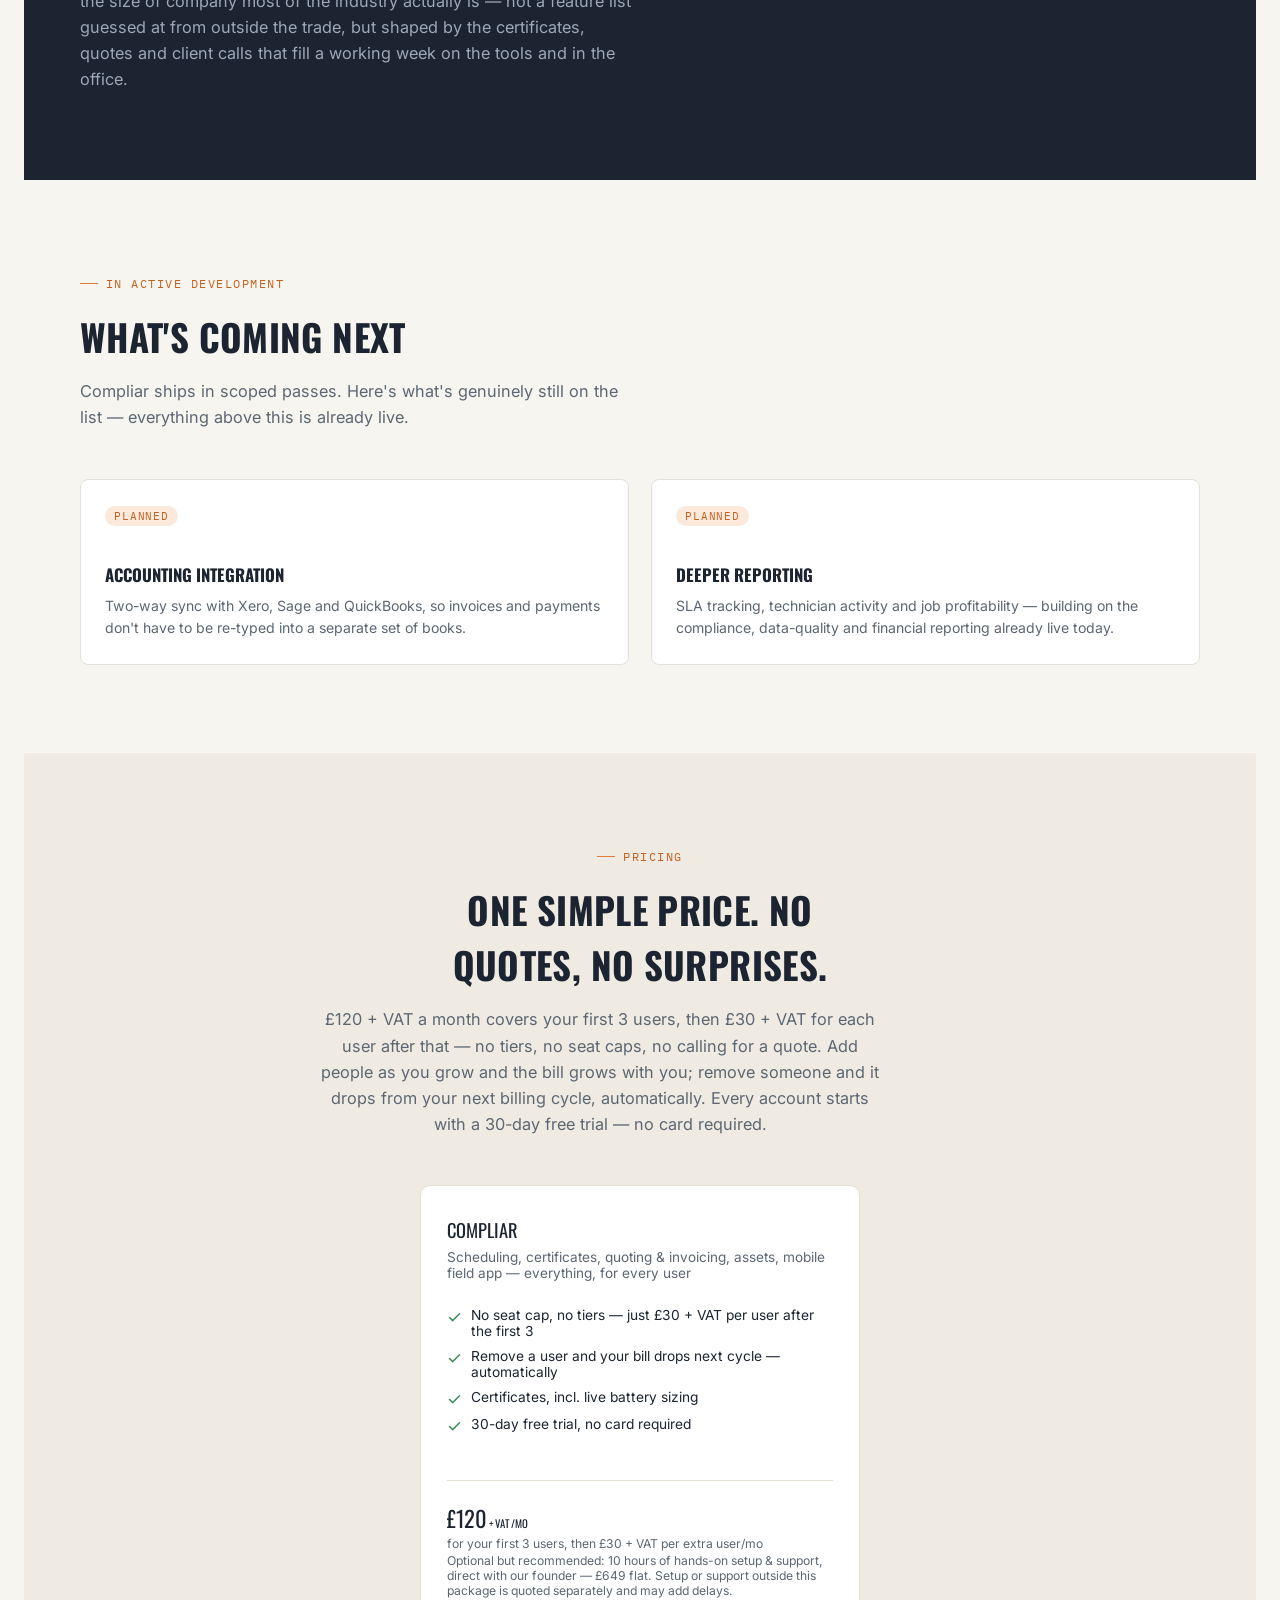
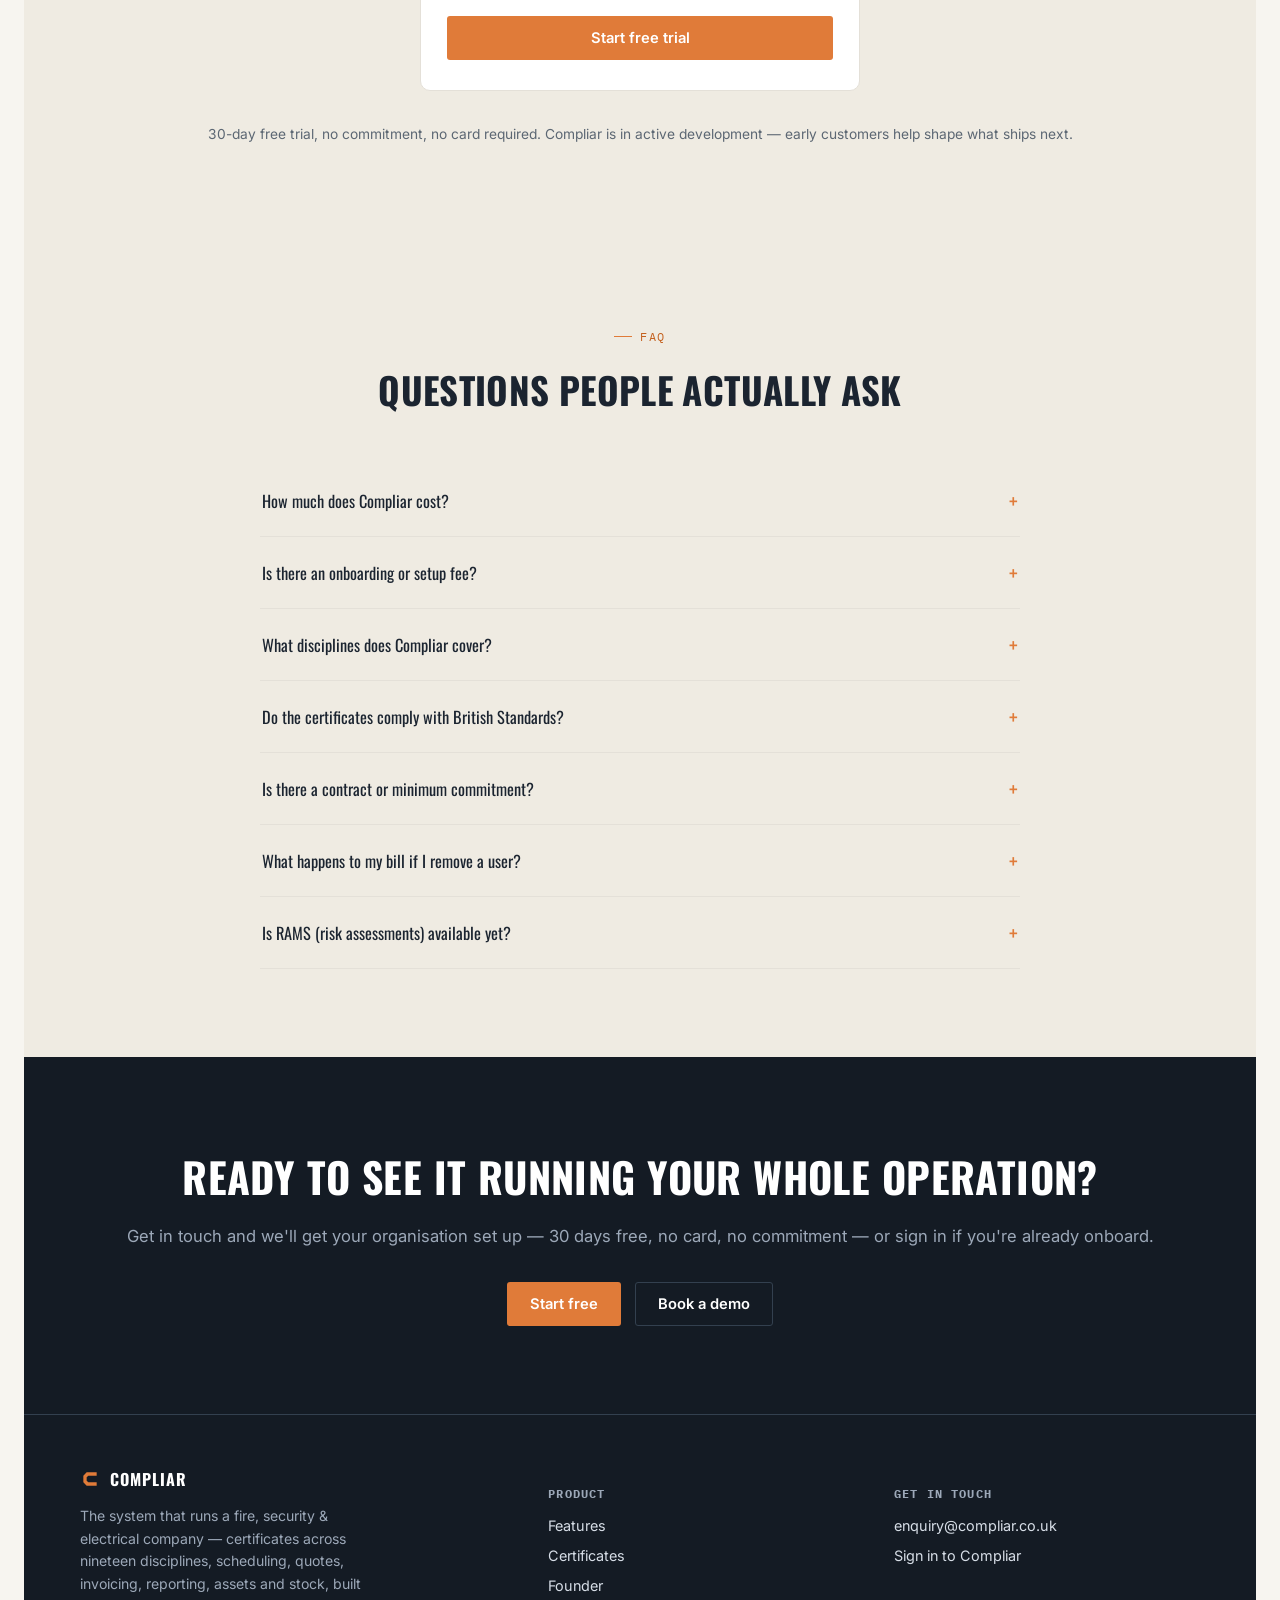
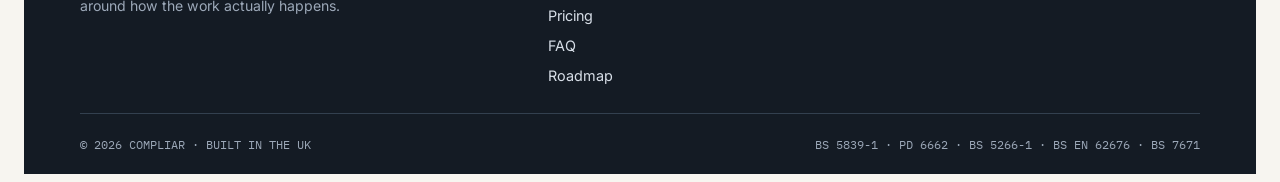
==== commit 51087c8a: "Pricing: £120 + VAT for first 3 users, £30 + VAT per extra user" ====
--- a/index.html
+++ b/index.html
@@ -799,20 +799,20 @@
       <div class="section-head center">
         <div class="eyebrow">Pricing</div>
         <h2>One simple price. No quotes, no surprises.</h2>
-        <p>£100 a month covers your first 3 users, then £30 for each user after that — no tiers, no seat caps, no calling for a quote. Add people as you grow and the bill grows with you; remove someone and it drops from your next billing cycle, automatically. Every account starts with a 30-day free trial — no card required.</p>
+        <p>£120 + VAT a month covers your first 3 users, then £30 + VAT for each user after that — no tiers, no seat caps, no calling for a quote. Add people as you grow and the bill grows with you; remove someone and it drops from your next billing cycle, automatically. Every account starts with a 30-day free trial — no card required.</p>
       </div>
       <div class="price-grid" style="grid-template-columns:1fr;max-width:440px;margin:0 auto;">
         <div class="price-card">
           <div class="price-name">Compliar</div>
           <div class="price-for">Scheduling, certificates, quoting &amp; invoicing, assets, mobile field app — everything, for every user</div>
           <ul class="price-list">
-            <li><svg width="15" height="15" viewBox="0 0 24 24" fill="none"><path d="M4 12l5 5L20 6" stroke="currentColor" stroke-width="2.4" stroke-linecap="round" stroke-linejoin="round"/></svg>No seat cap, no tiers — just £30 per user after the first 3</li>
+            <li><svg width="15" height="15" viewBox="0 0 24 24" fill="none"><path d="M4 12l5 5L20 6" stroke="currentColor" stroke-width="2.4" stroke-linecap="round" stroke-linejoin="round"/></svg>No seat cap, no tiers — just £30 + VAT per user after the first 3</li>
             <li><svg width="15" height="15" viewBox="0 0 24 24" fill="none"><path d="M4 12l5 5L20 6" stroke="currentColor" stroke-width="2.4" stroke-linecap="round" stroke-linejoin="round"/></svg>Remove a user and your bill drops next cycle — automatically</li>
             <li><svg width="15" height="15" viewBox="0 0 24 24" fill="none"><path d="M4 12l5 5L20 6" stroke="currentColor" stroke-width="2.4" stroke-linecap="round" stroke-linejoin="round"/></svg>Certificates, incl. live battery sizing</li>
             <li><svg width="15" height="15" viewBox="0 0 24 24" fill="none"><path d="M4 12l5 5L20 6" stroke="currentColor" stroke-width="2.4" stroke-linecap="round" stroke-linejoin="round"/></svg>30-day free trial, no card required</li>
           </ul>
-          <div class="price-cta-line">£100<span style="font-size:0.48em;">&nbsp;/mo</span></div>
-          <div class="price-cta-sub">for your first 3 users, then £30 per extra user/mo</div>
+          <div class="price-cta-line">£120<span style="font-size:0.48em;">&nbsp;+ VAT /mo</span></div>
+          <div class="price-cta-sub">for your first 3 users, then £30 + VAT per extra user/mo</div>
           <div class="price-cta-sub">Optional but recommended: 10 hours of hands-on setup &amp; support, direct with our founder — £649 flat. Setup or support outside this package is quoted separately and may add delays.</div>
           <a class="btn btn-primary" style="margin-top:18px;" href="https://app.compliar.co.uk" target="_blank" rel="noopener">Start free trial</a>
         </div>
@@ -831,7 +831,7 @@
       <div class="faq-list">
         <details class="faq-item">
           <summary>How much does Compliar cost?</summary>
-          <p>£100 a month covers your first 3 active users, then £30 per user after that — no tiers, no seat caps. You only pay for the users you actually have active, and every account starts with a 30-day free trial, no card required.</p>
+          <p>£120 + VAT a month covers your first 3 active users, then £30 + VAT per user after that — no tiers, no seat caps. You only pay for the users you actually have active, and every account starts with a 30-day free trial, no card required.</p>
         </details>
         <details class="faq-item">
           <summary>Is there an onboarding or setup fee?</summary>
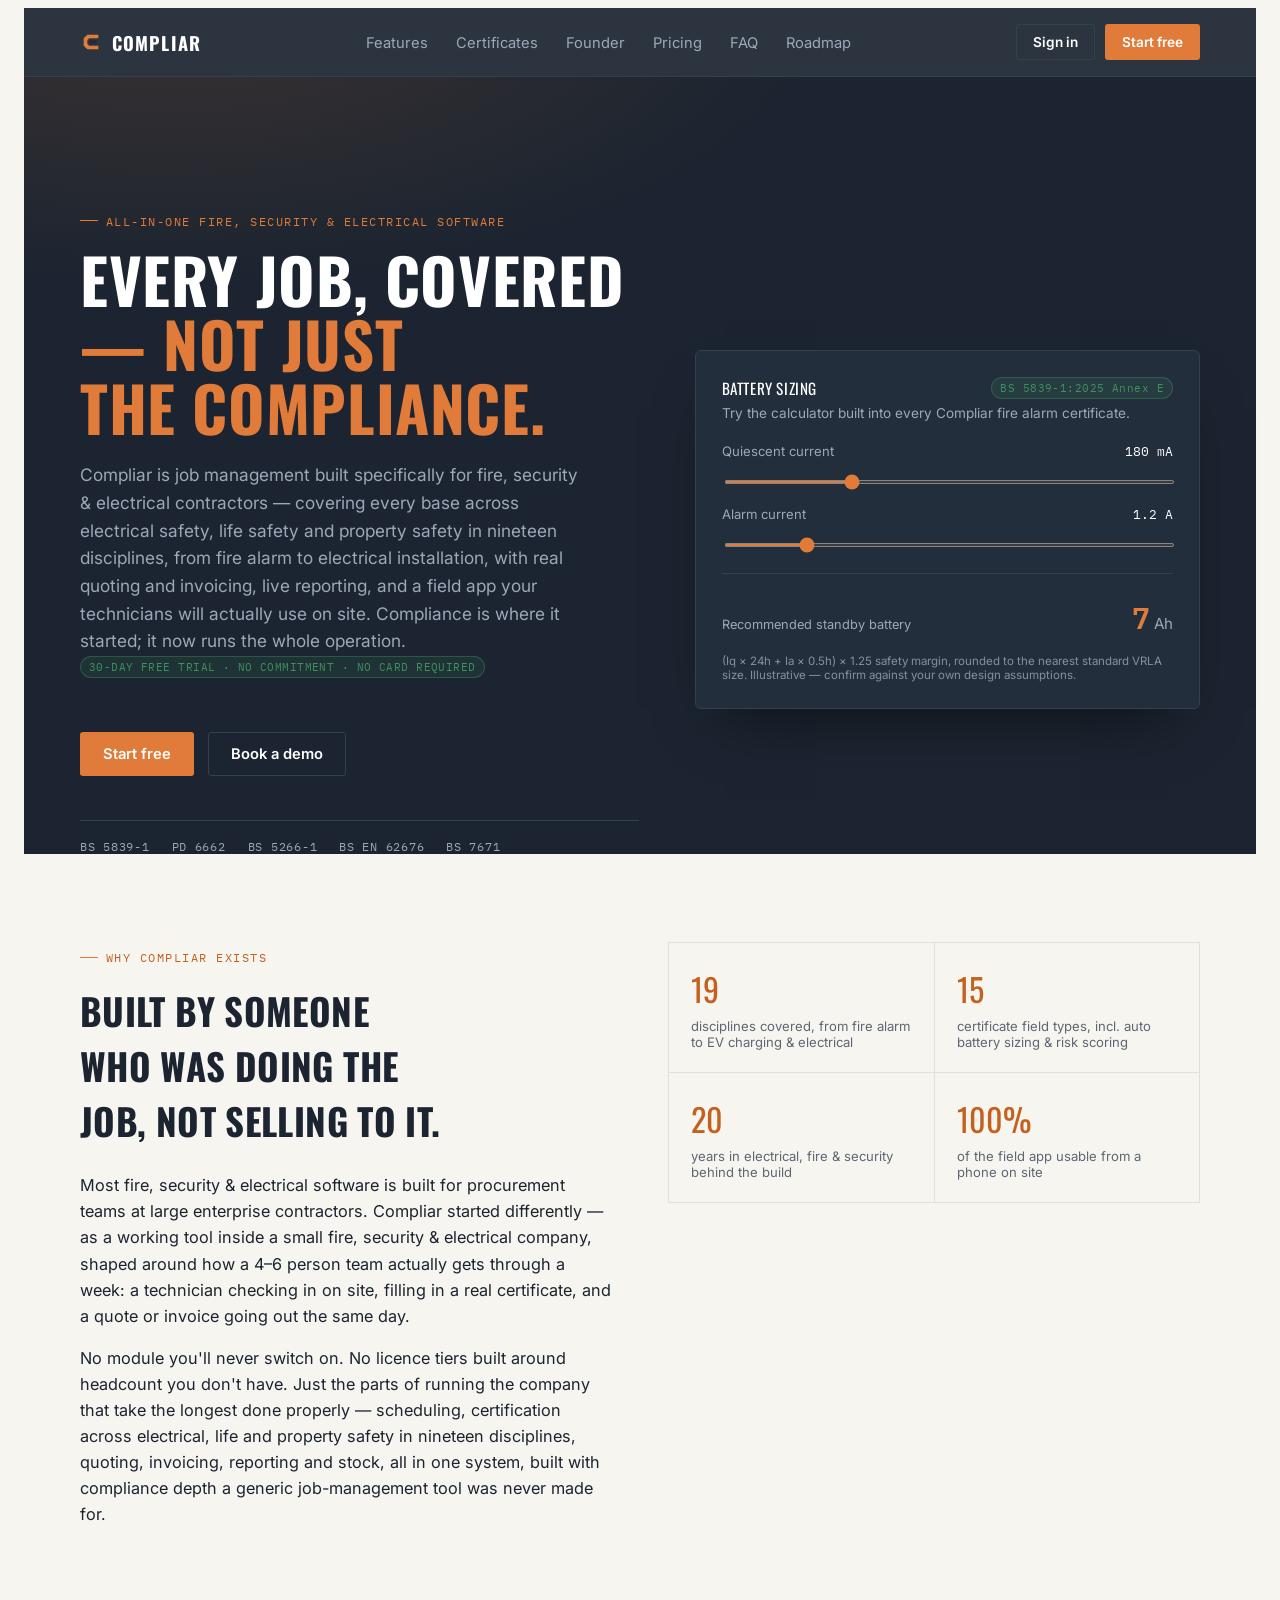
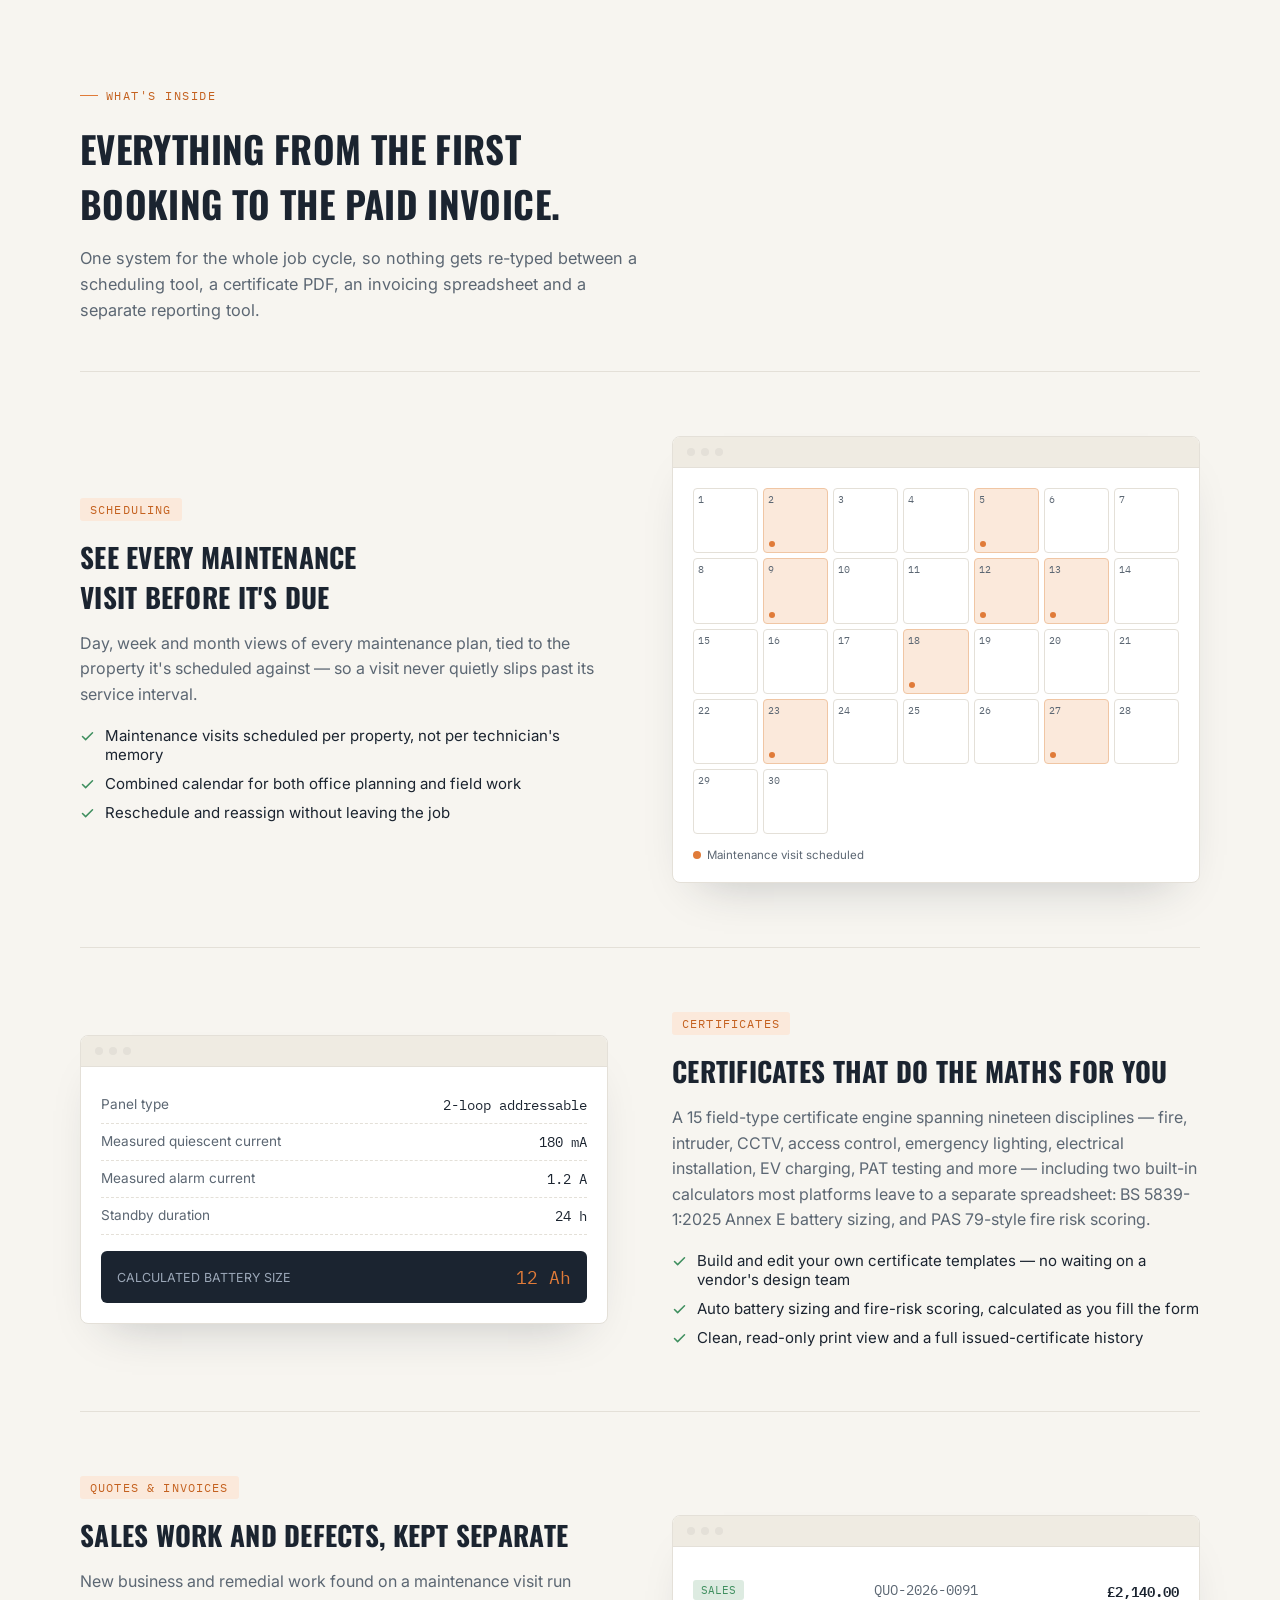
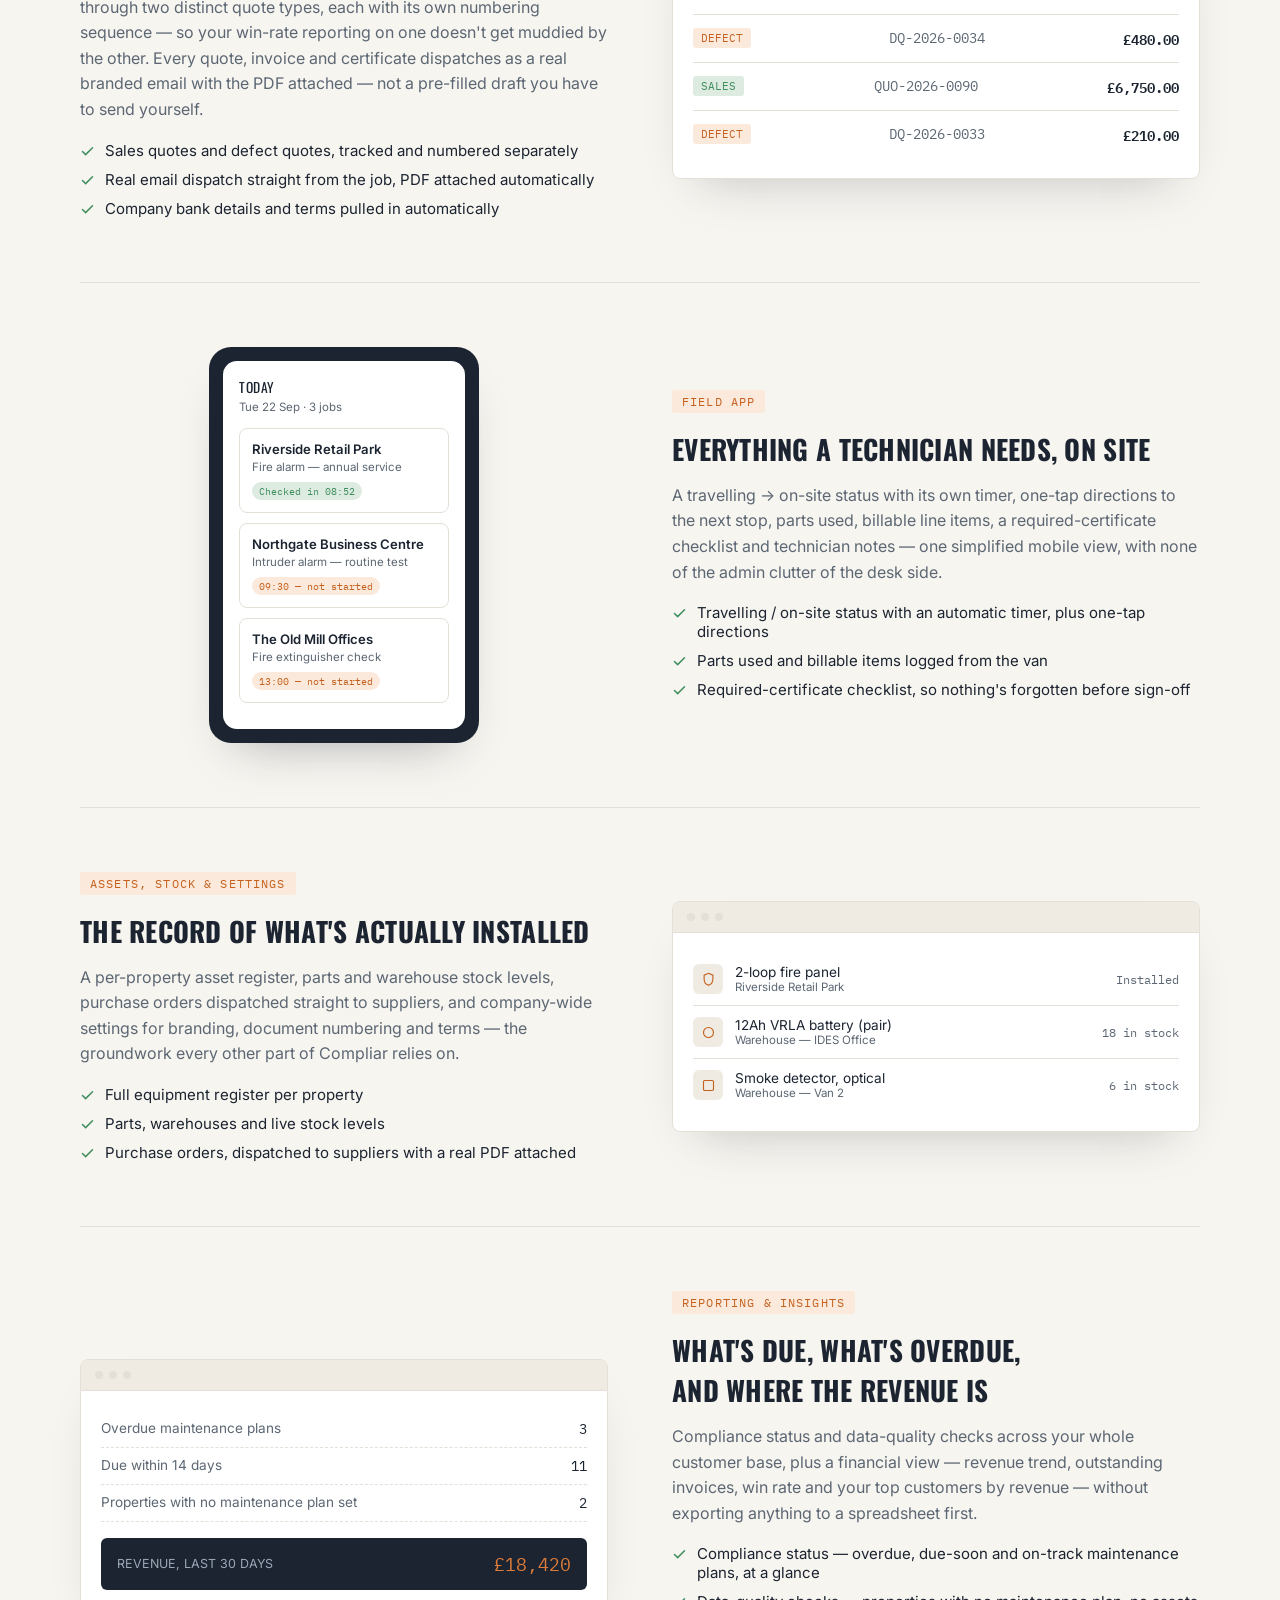
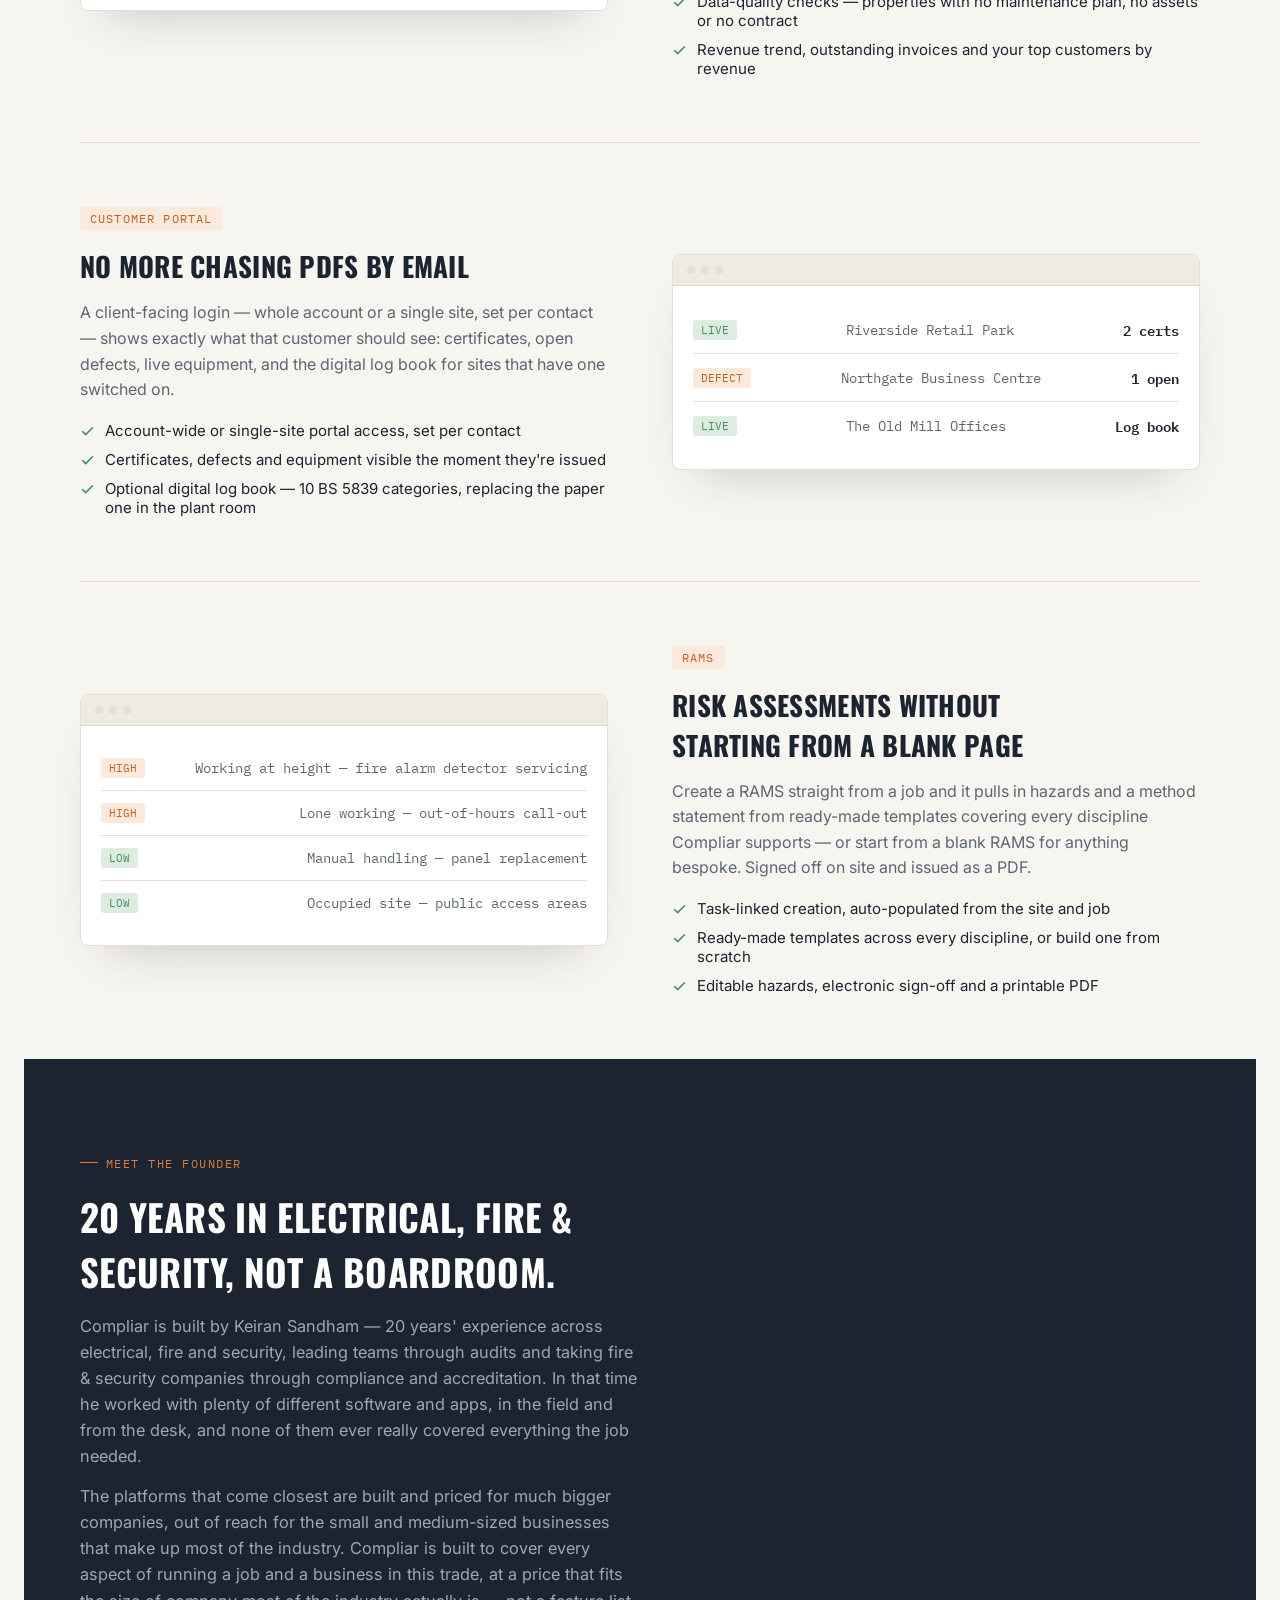
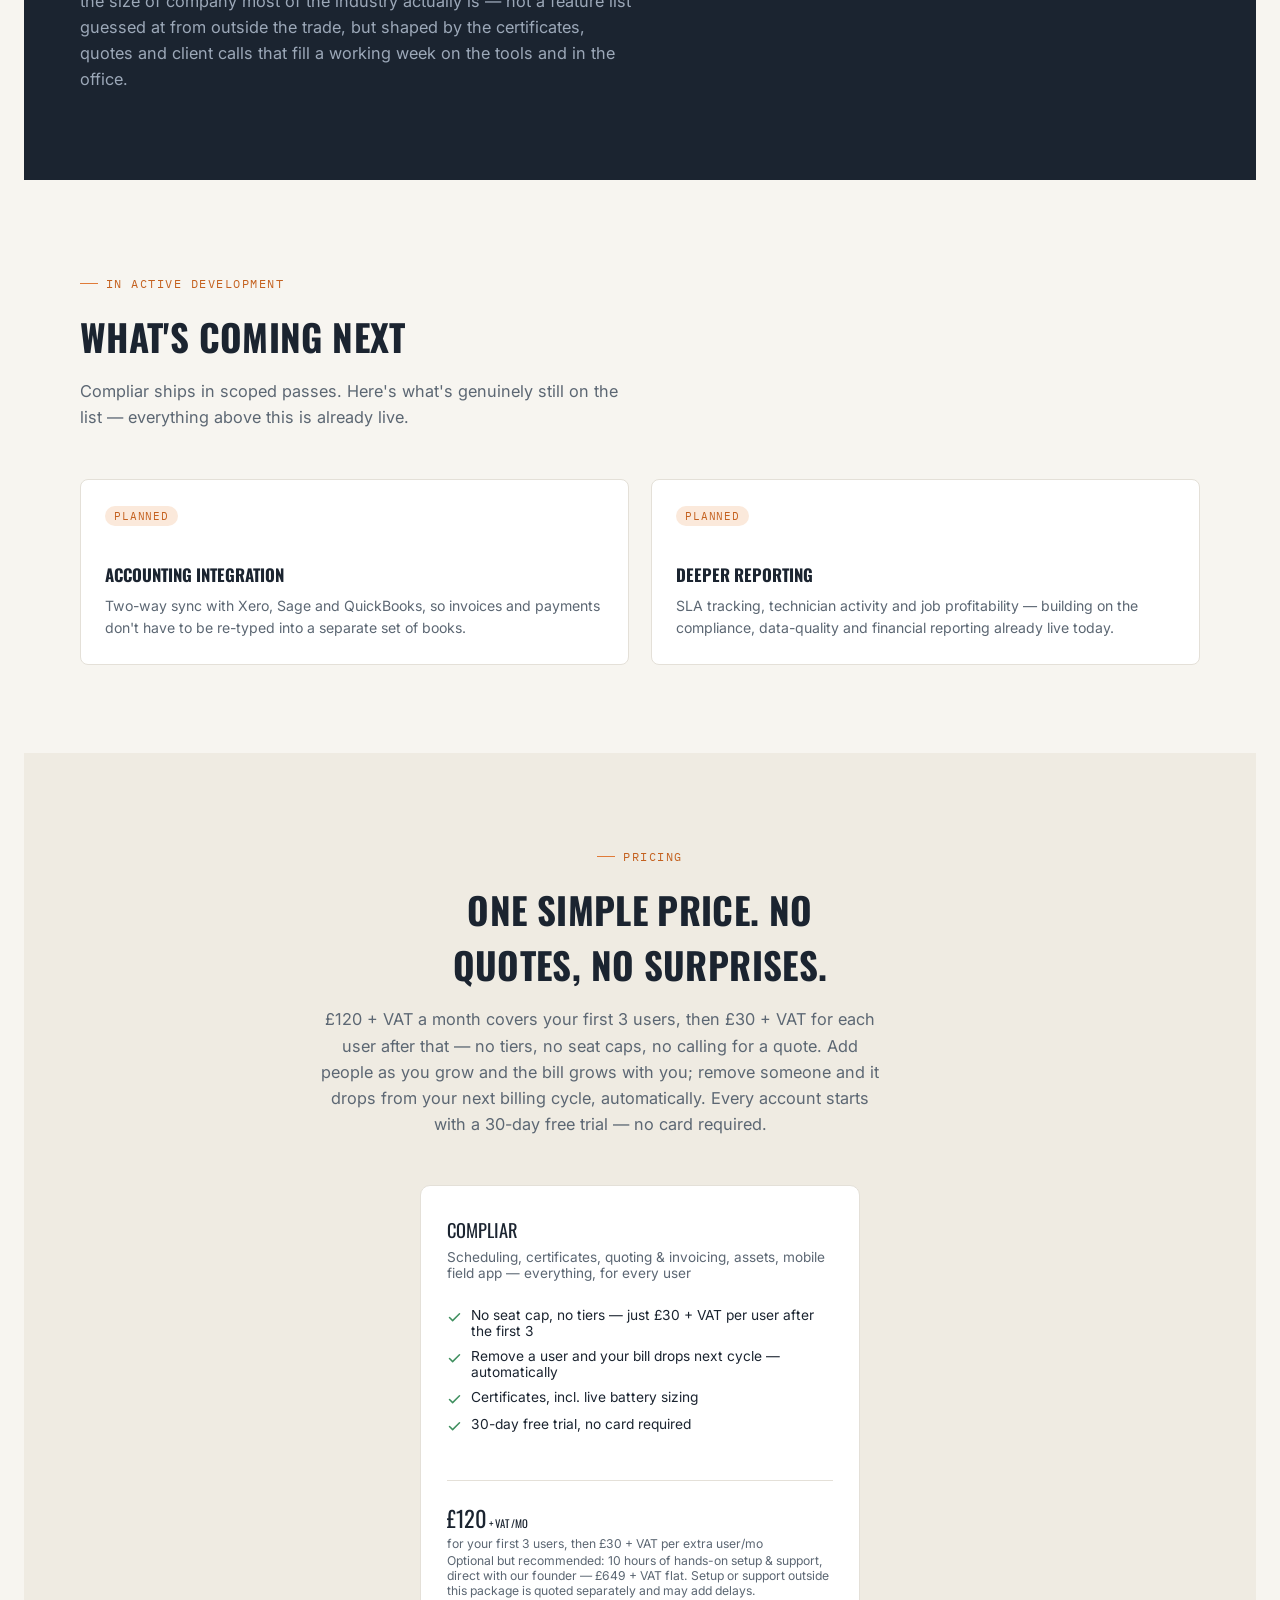
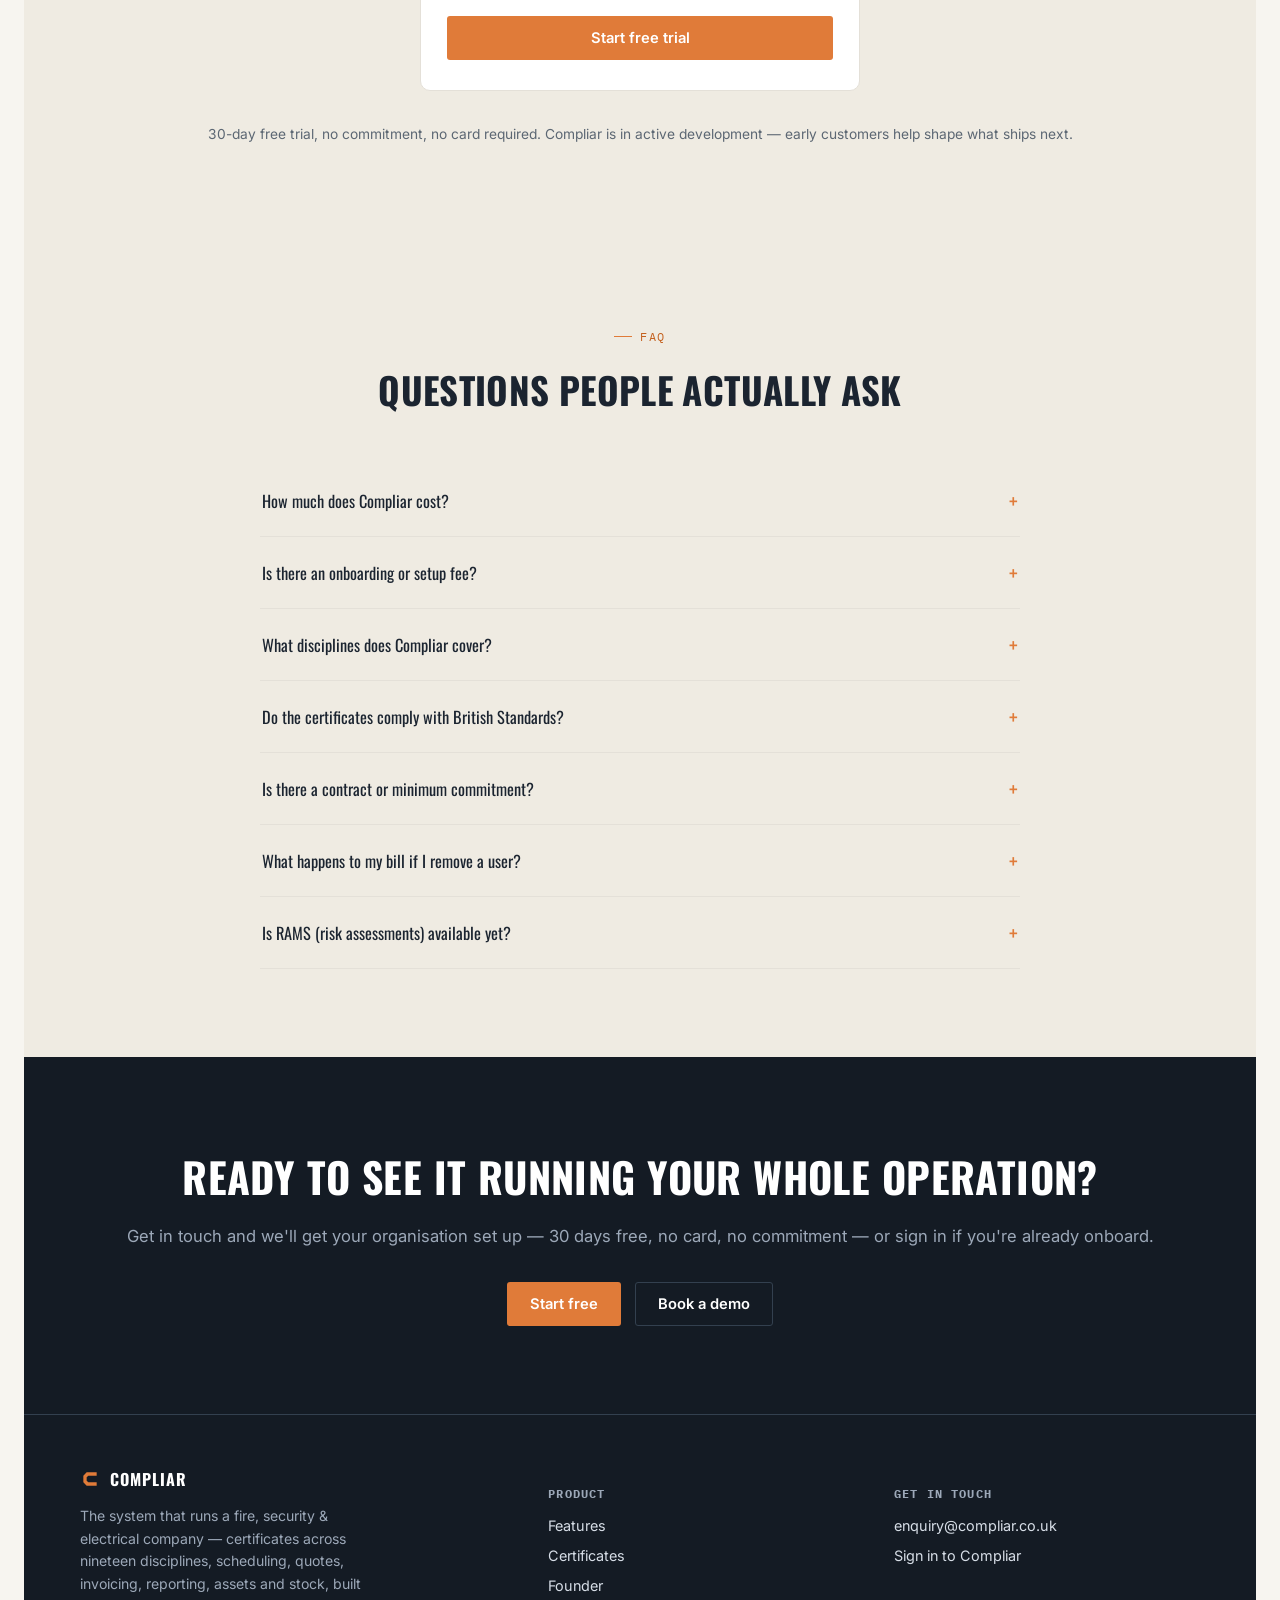
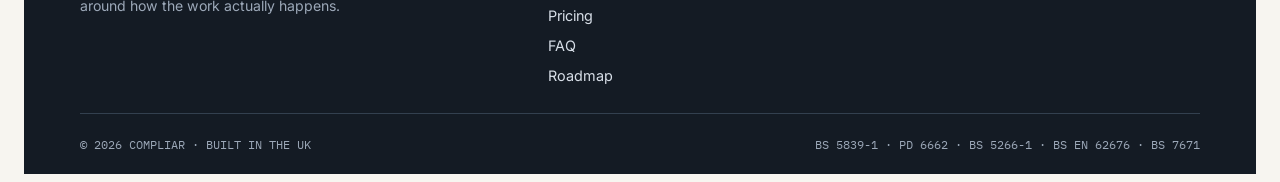
==== commit f09f3b88: "Onboarding price: £649 + VAT Updated pricing details to include VAT for setup and support" ====
--- a/index.html
+++ b/index.html
@@ -813,7 +813,7 @@
           </ul>
           <div class="price-cta-line">£120<span style="font-size:0.48em;">&nbsp;+ VAT /mo</span></div>
           <div class="price-cta-sub">for your first 3 users, then £30 + VAT per extra user/mo</div>
-          <div class="price-cta-sub">Optional but recommended: 10 hours of hands-on setup &amp; support, direct with our founder — £649 flat. Setup or support outside this package is quoted separately and may add delays.</div>
+          <div class="price-cta-sub">Optional but recommended: 10 hours of hands-on setup &amp; support, direct with our founder — £649 + VAT flat. Setup or support outside this package is quoted separately and may add delays.</div>
           <a class="btn btn-primary" style="margin-top:18px;" href="https://app.compliar.co.uk" target="_blank" rel="noopener">Start free trial</a>
         </div>
       </div>
@@ -835,7 +835,7 @@
         </details>
         <details class="faq-item">
           <summary>Is there an onboarding or setup fee?</summary>
-          <p>There's no fee built into your subscription, and onboarding is optional — but we recommend it. 10 hours of one-to-one onboarding and support (£649 flat) covers migrating your existing data, setting up certificate templates, and training your team, worked directly with our founder. Any setup work or general support needed outside this package is quoted separately on request, and can take longer to arrange — so teams that skip onboarding sometimes see delays getting fully up and running.</p>
+          <p>There's no fee built into your subscription, and onboarding is optional — but we recommend it. 10 hours of one-to-one onboarding and support (£649 + VAT flat) covers migrating your existing data, setting up certificate templates, and training your team, worked directly with our founder. Any setup work or general support needed outside this package is quoted separately on request, and can take longer to arrange — so teams that skip onboarding sometimes see delays getting fully up and running.</p>
         </details>
         <details class="faq-item">
           <summary>What disciplines does Compliar cover?</summary>
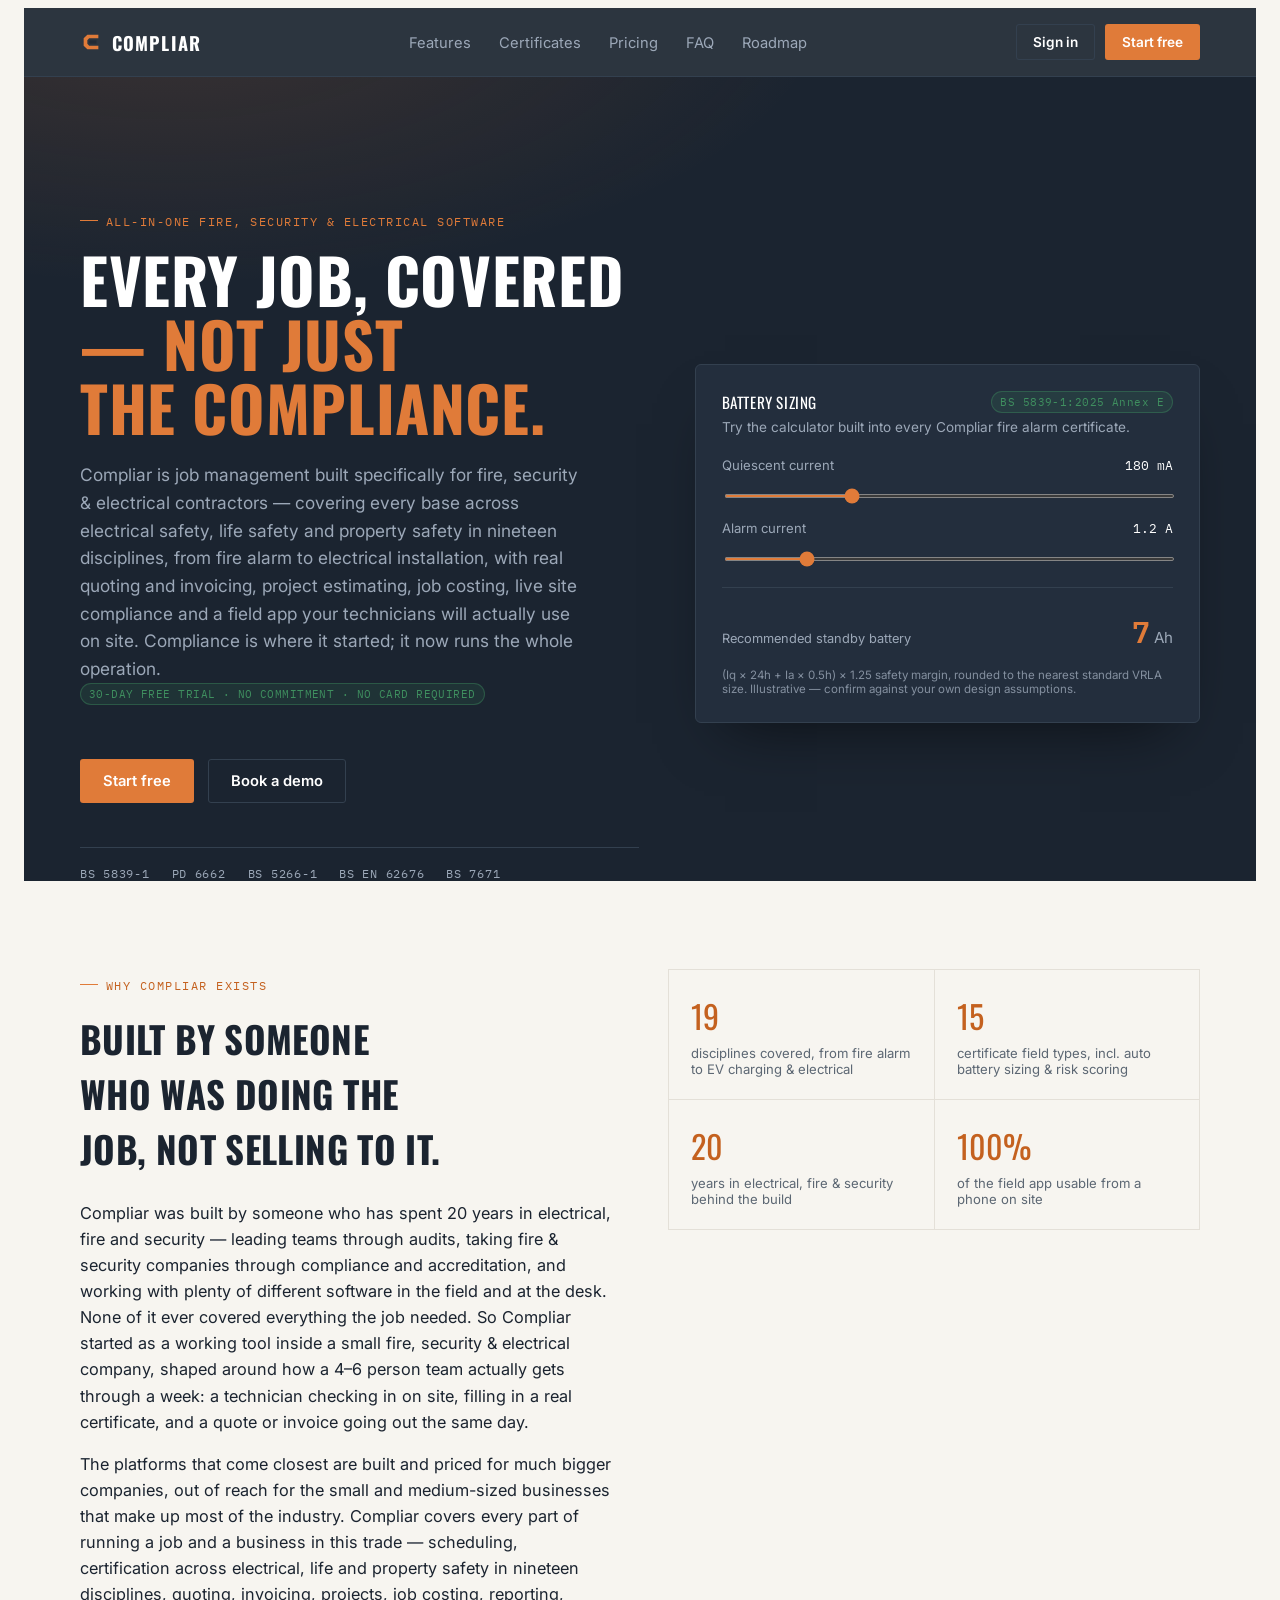
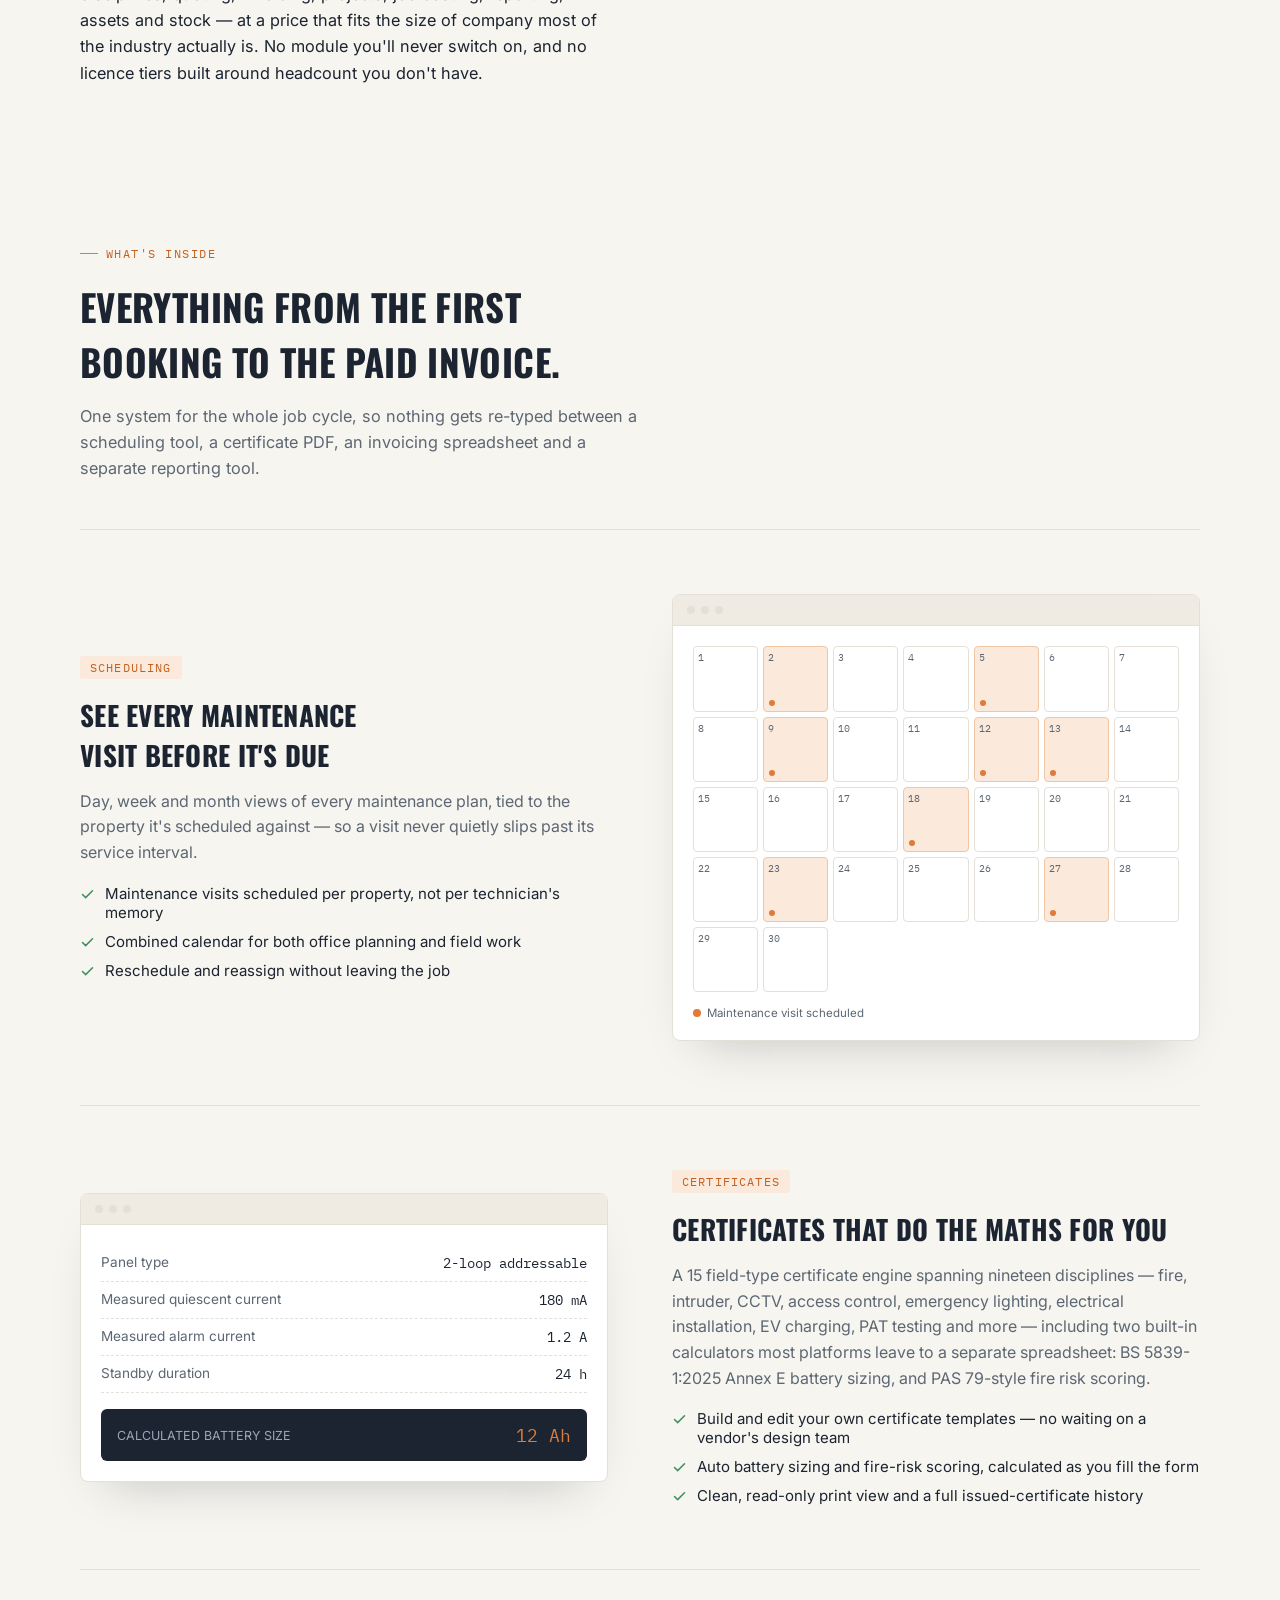
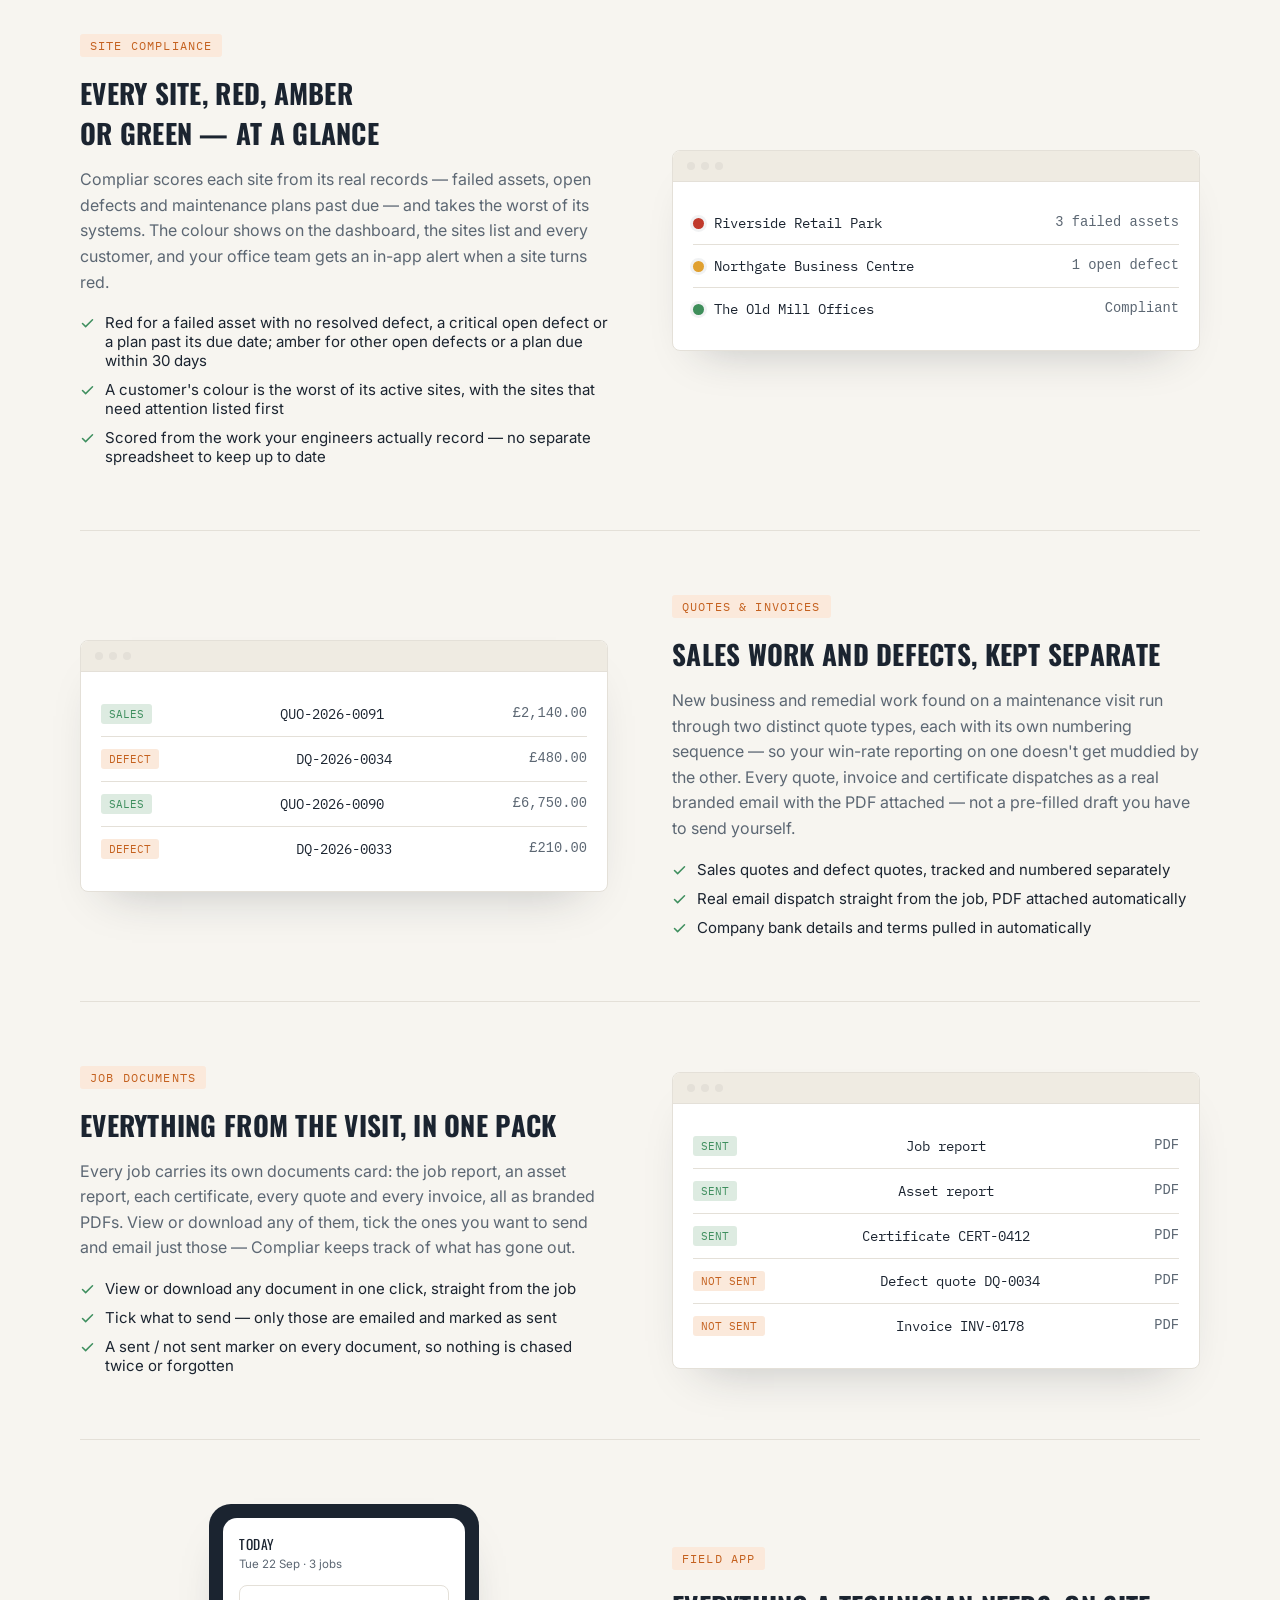
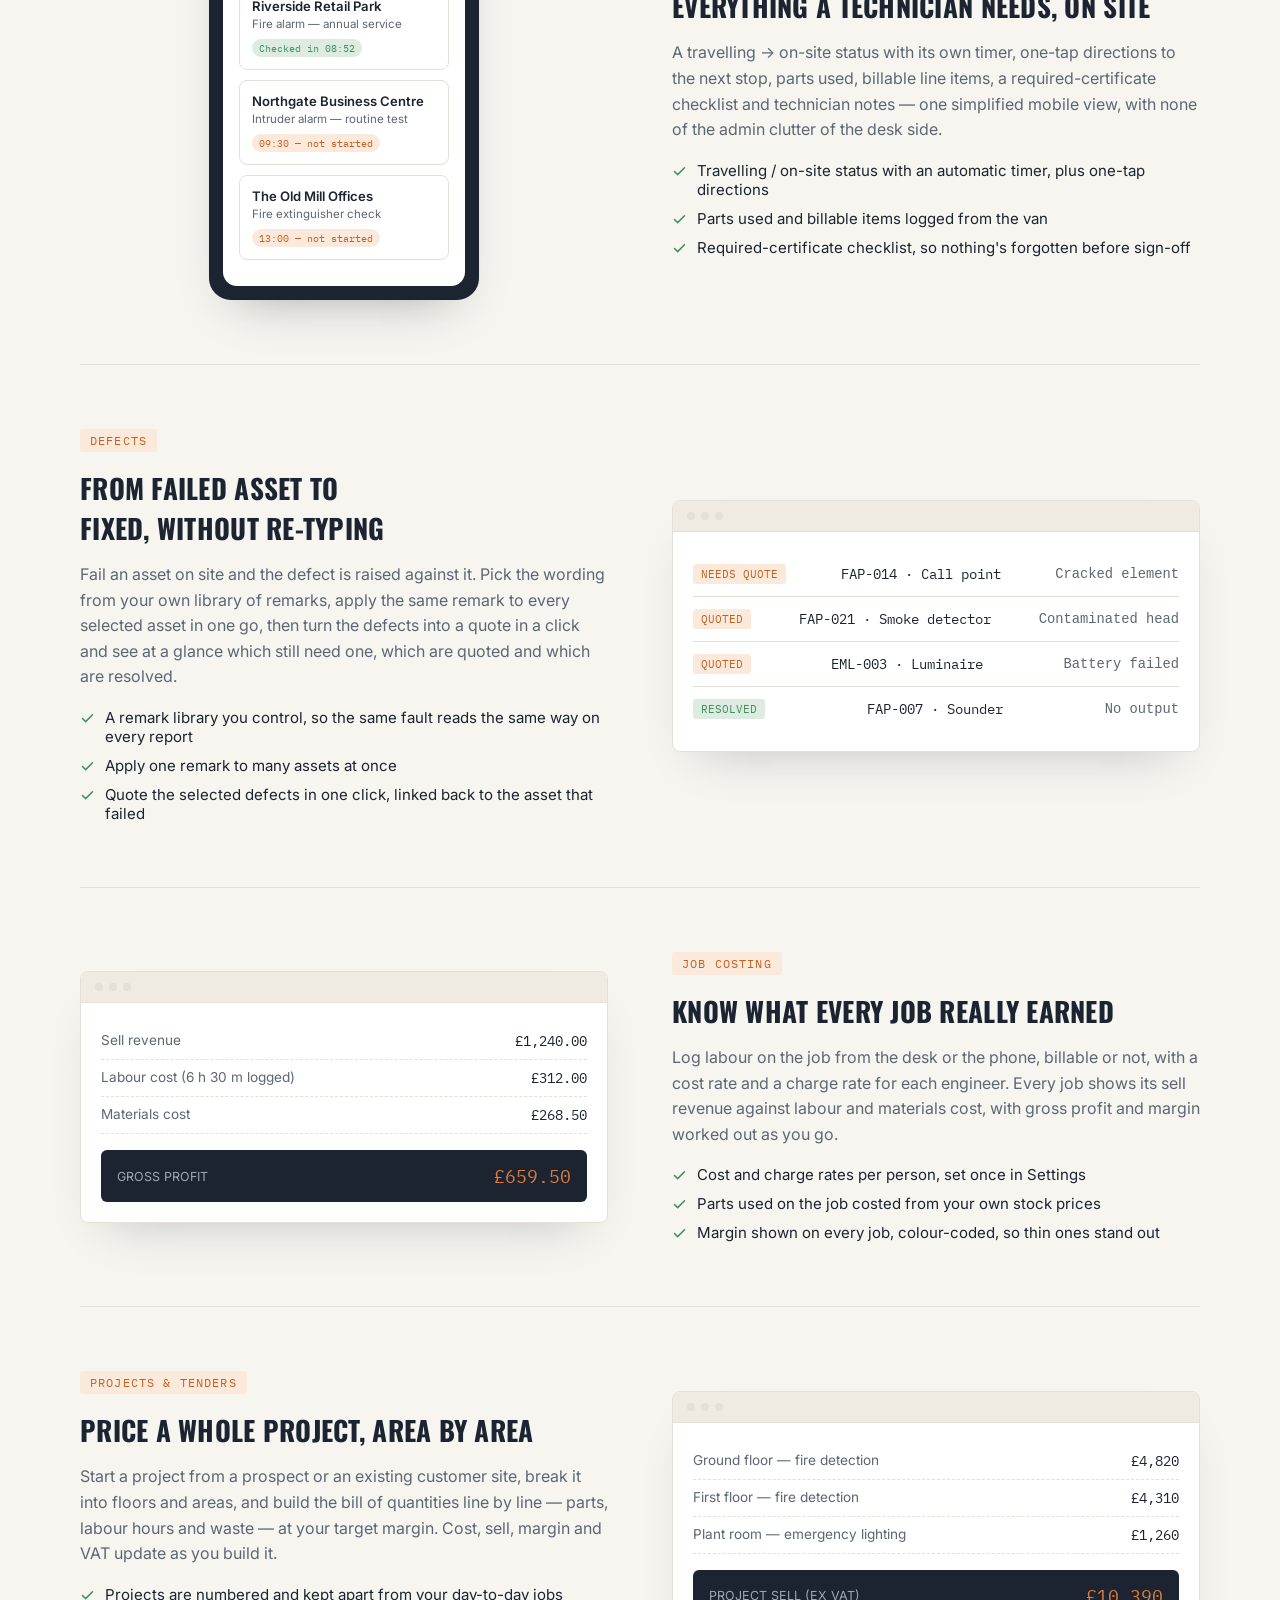
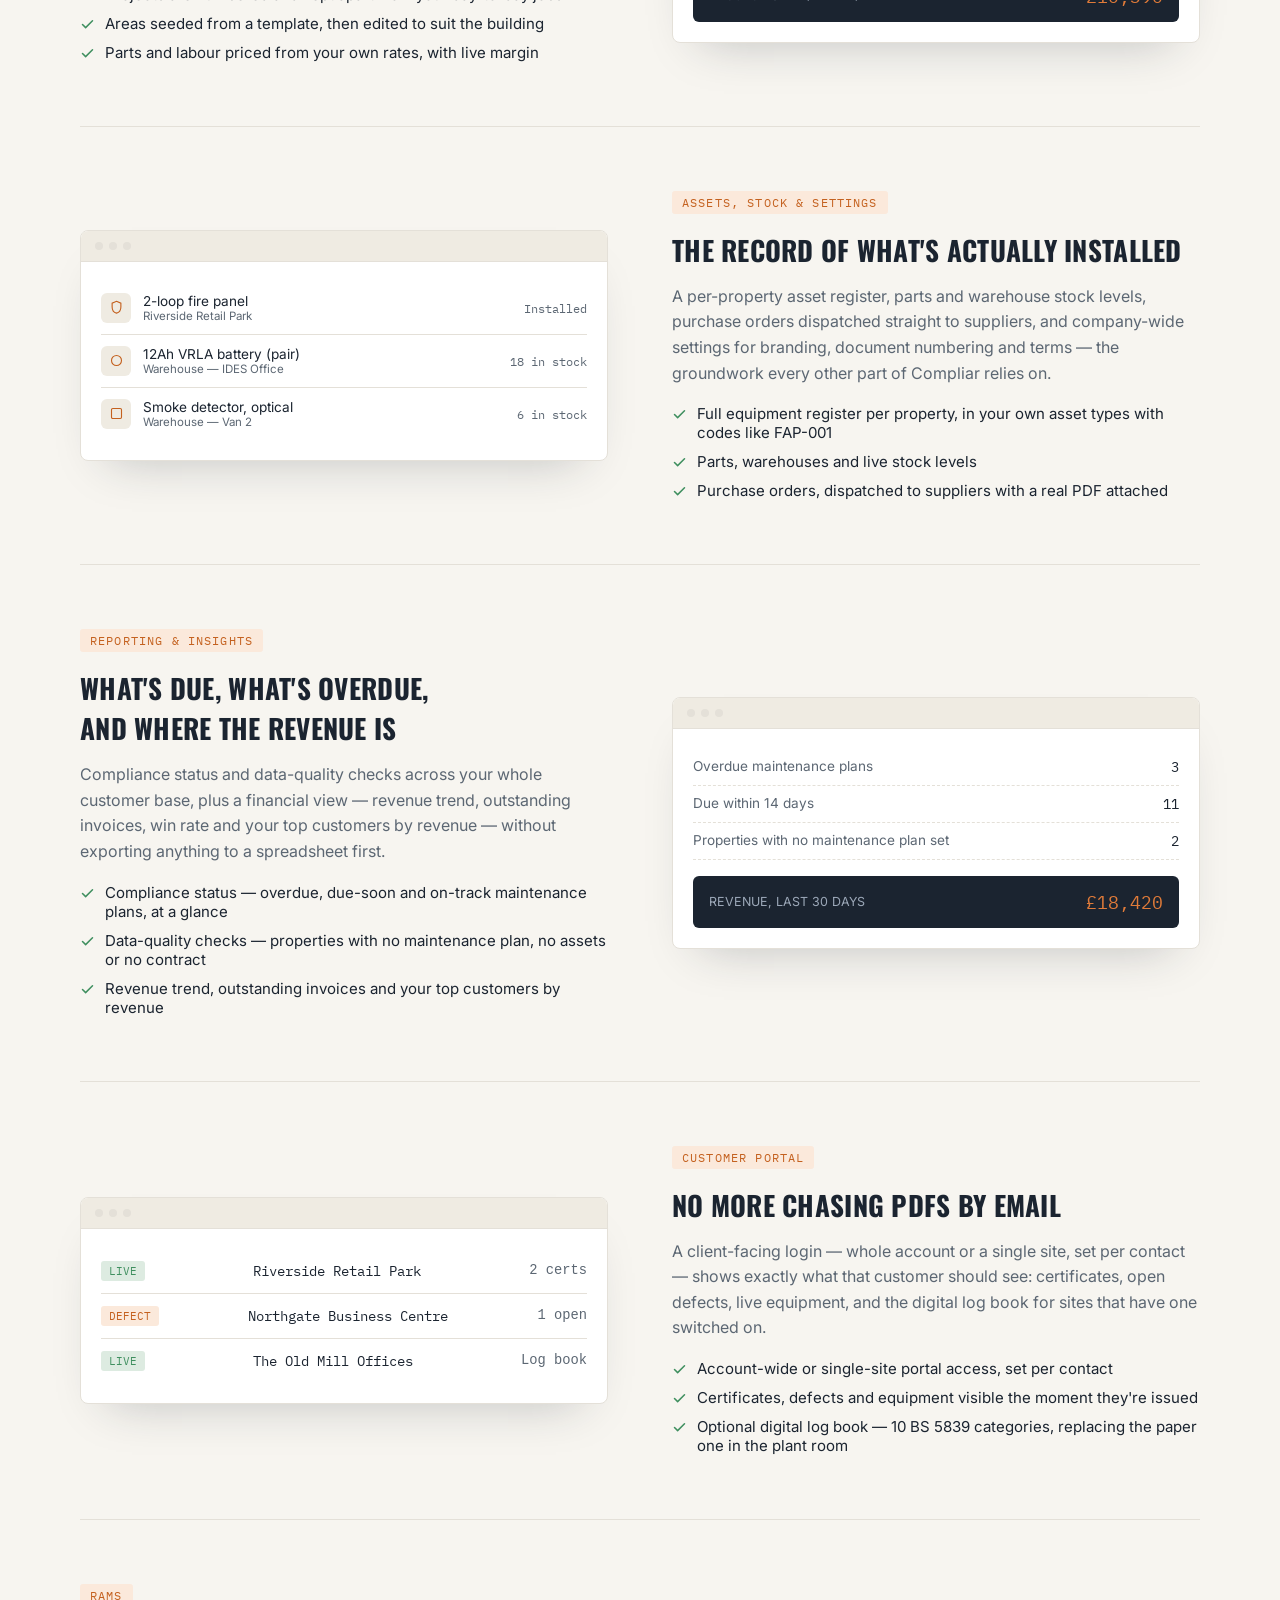
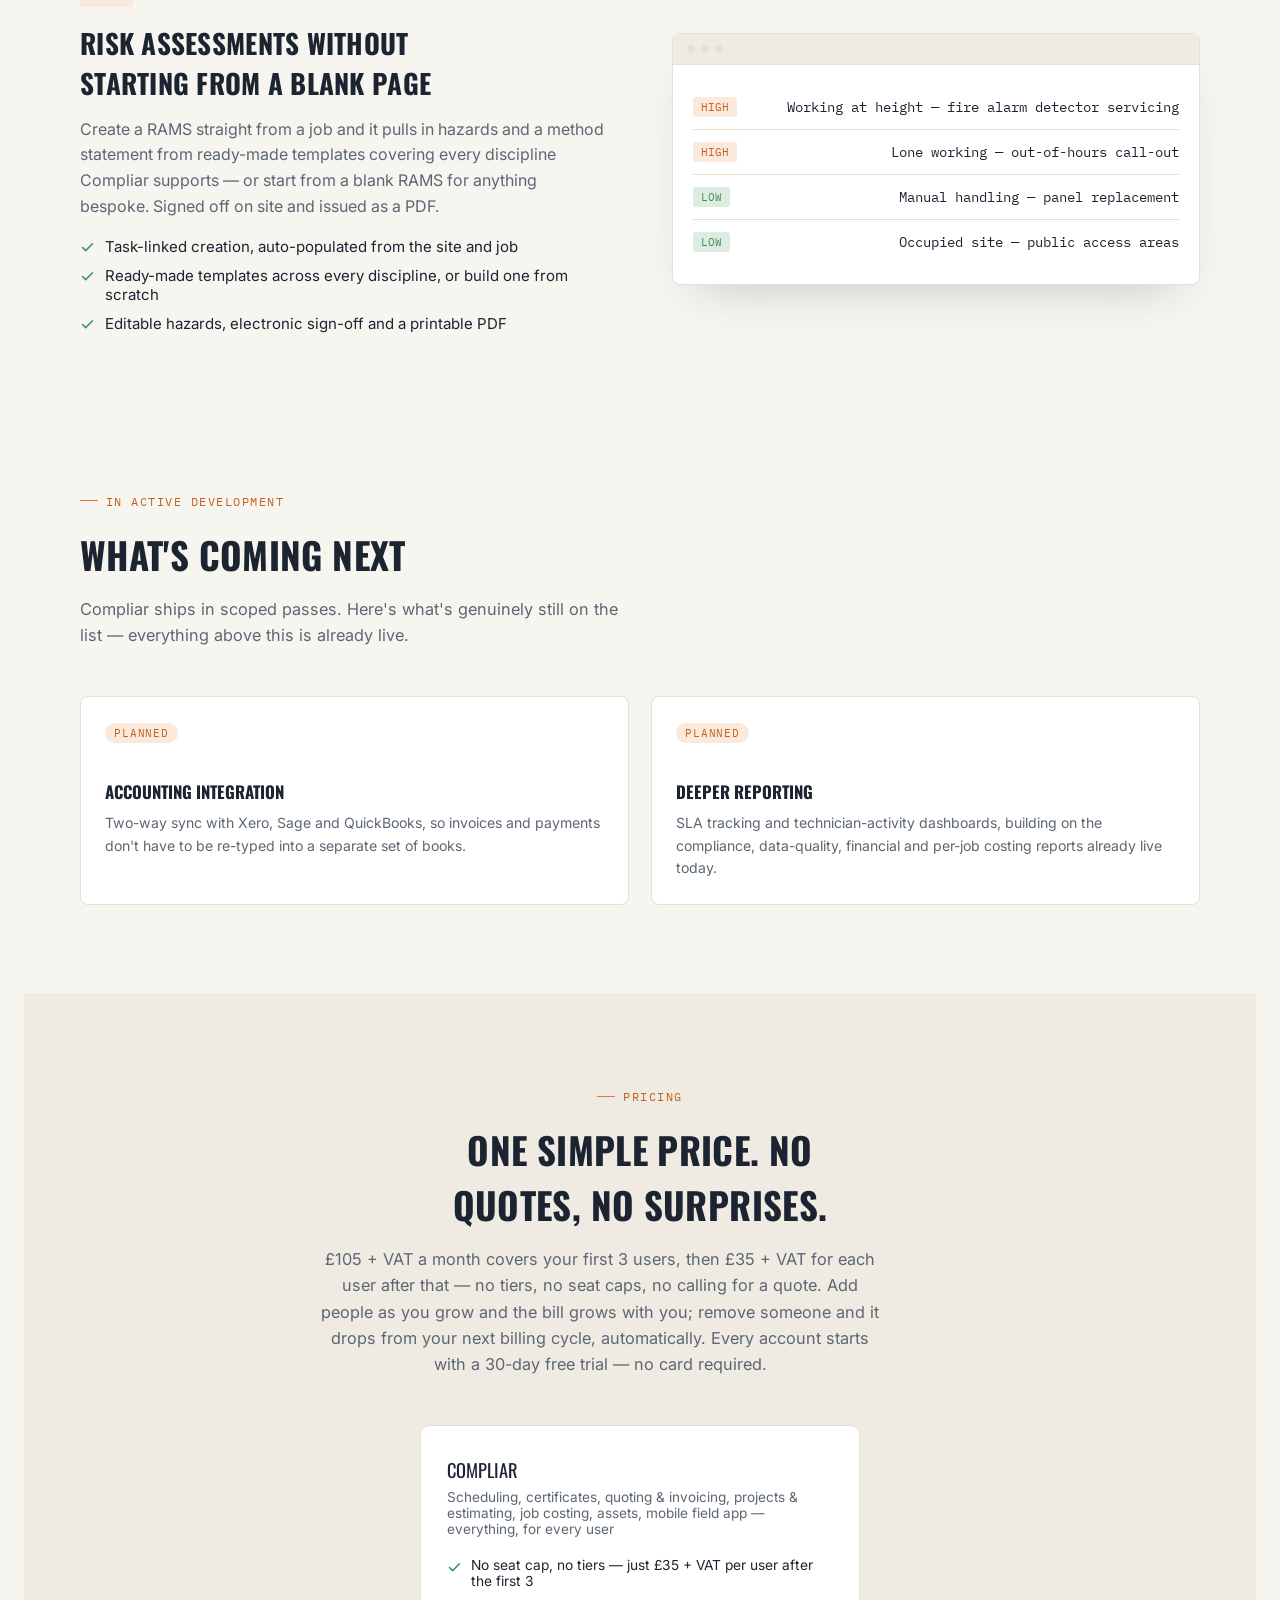
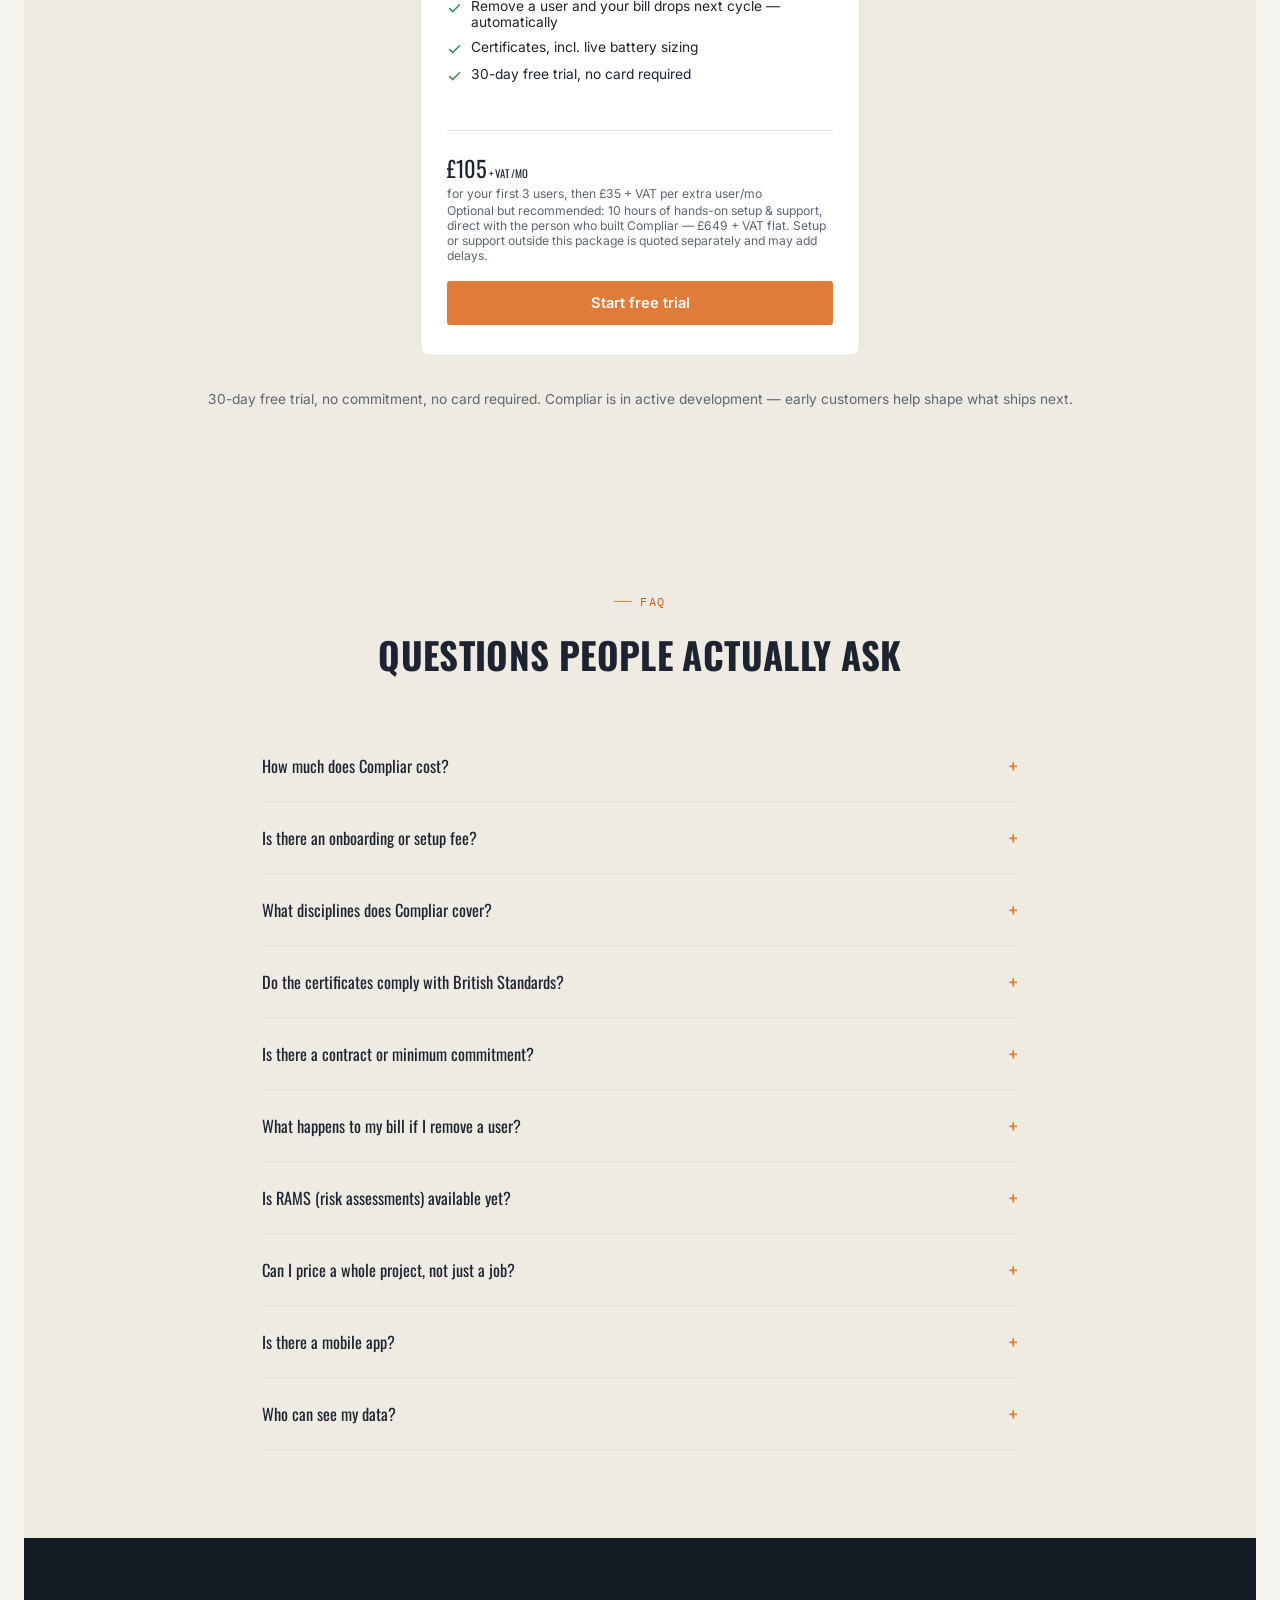
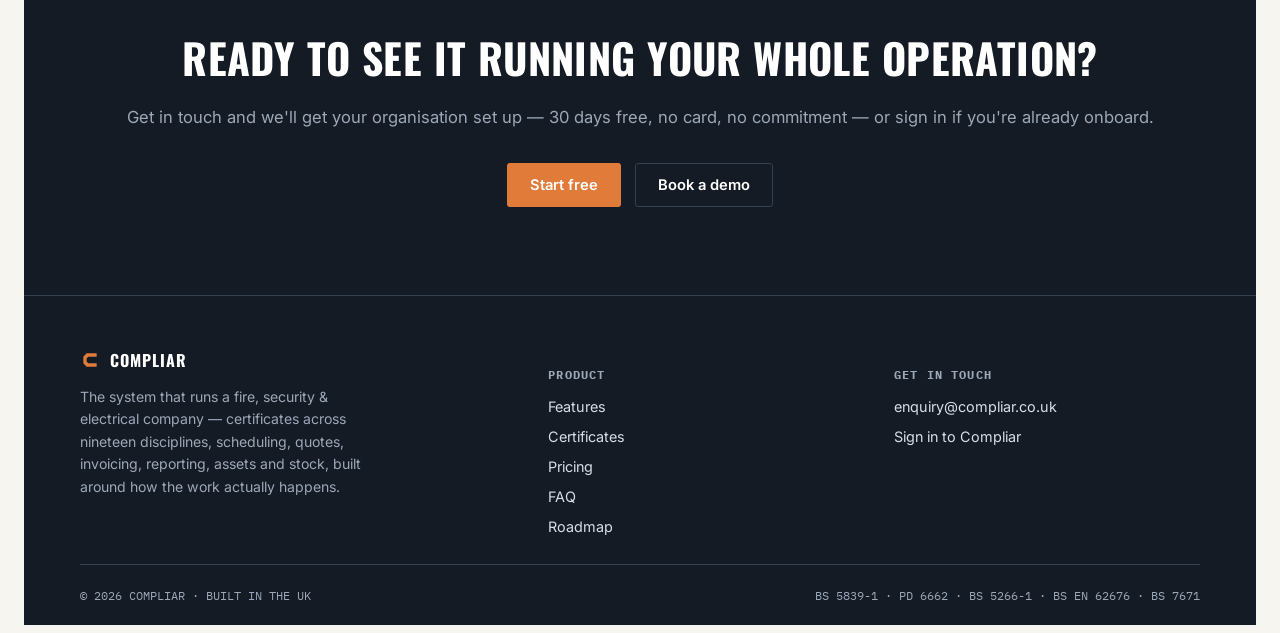
==== commit 2d05e32d: "Marketing: new pricing (£105 + VAT, £35 per extra user), updated features, remove founder section, S" ====
--- a/index.html
+++ b/index.html
@@ -1,7 +1,37 @@
 <!DOCTYPE html>
+<html lang="en">
 <meta charset="UTF-8">
 <meta name="viewport" content="width=device-width, initial-scale=1">
-<title>Compliar</title>
+<title>Compliar — Software for fire, security &amp; electrical contractors</title>
+<meta name="description" content="Scheduling, certificates in 19 disciplines, quotes, invoices, projects and job costing for UK fire, security and electrical contractors. £105 + VAT a month for 3 users. 30-day free trial.">
+<link rel="canonical" href="https://compliar.co.uk/">
+<meta name="theme-color" content="#1B2430">
+<link rel="icon" href="data:image/svg+xml,%3Csvg xmlns='http://www.w3.org/2000/svg' viewBox='0 0 24 24'%3E%3Crect width='24' height='24' rx='5' fill='%231B2430'/%3E%3Cpath d='M20 4H8L4 8V16L8 20H20V16H10L8 14V10L10 8H20V4Z' fill='%23E07B39'/%3E%3C/svg%3E">
+<meta property="og:type" content="website">
+<meta property="og:site_name" content="Compliar">
+<meta property="og:title" content="Compliar — Software for fire, security &amp; electrical contractors">
+<meta property="og:description" content="Scheduling, certificates in 19 disciplines, quotes, invoices, projects and job costing for UK fire, security and electrical contractors. £105 + VAT a month for 3 users. 30-day free trial.">
+<meta property="og:url" content="https://compliar.co.uk/">
+<meta name="twitter:card" content="summary">
+<meta name="twitter:title" content="Compliar — Software for fire, security &amp; electrical contractors">
+<meta name="twitter:description" content="Scheduling, certificates in 19 disciplines, quotes, invoices, projects and job costing for UK fire, security and electrical contractors. £105 + VAT a month for 3 users. 30-day free trial.">
+<script type="application/ld+json">
+{
+  "@context": "https://schema.org",
+  "@type": "SoftwareApplication",
+  "name": "Compliar",
+  "url": "https://compliar.co.uk/",
+  "applicationCategory": "BusinessApplication",
+  "operatingSystem": "Web browser",
+  "description": "Job management, scheduling, certificates, quoting, invoicing, projects and job costing software for UK fire, security and electrical contractors.",
+  "offers": {
+    "@type": "Offer",
+    "price": "105.00",
+    "priceCurrency": "GBP",
+    "description": "Per month plus VAT, including 3 users, then £35 plus VAT per extra user. 30-day free trial, no card required."
+  }
+}
+</script>
 <link rel="preconnect" href="https://fonts.googleapis.com">
 <link rel="preconnect" href="https://fonts.gstatic.com" crossorigin>
 <link href="https://fonts.googleapis.com/css2?family=Oswald:wght@500;700&family=Inter:wght@400;500;600;700&family=IBM+Plex+Mono:wght@400;500;600&display=swap" rel="stylesheet">
@@ -341,6 +371,14 @@
   .asset-meta{font-size:0.72rem;color:var(--muted);}
   .asset-stock{margin-left:auto;font-family:'IBM Plex Mono',monospace;font-size:0.78rem;color:var(--muted);}
 
+  /* site compliance lights */
+  .tl{display:inline-block;width:11px;height:11px;border-radius:50%;margin-right:10px;vertical-align:-1px;box-shadow:0 0 0 3px rgba(27,36,48,0.06);}
+  .tl.red{background:#C0392B;}
+  .tl.amber{background:#E0A030;}
+  .tl.green{background:#3E8E5A;}
+  .doc-num{color:var(--ink);}
+  .doc-row .doc-amt{font-weight:500;color:var(--muted);}
+
   /* trust band */
   .trust{background:var(--navy);color:#fff;}
   .trust-grid{display:grid;grid-template-columns:repeat(3,1fr);gap:1px;background:var(--line-on-navy);border:1px solid var(--line-on-navy);margin-top:8px;}
@@ -446,7 +484,6 @@
     <ul class="nav-links">
       <li><a href="#features">Features</a></li>
       <li><a href="#certificates">Certificates</a></li>
-      <li><a href="#founder">Founder</a></li>
       <li><a href="#pricing">Pricing</a></li>
       <li><a href="#faq">FAQ</a></li>
       <li><a href="#roadmap">Roadmap</a></li>
@@ -466,7 +503,7 @@
       <div>
         <div class="eyebrow">All-in-one fire, security &amp; electrical software</div>
         <h1>Every job, covered <span>— not just the compliance.</span></h1>
-        <p class="hero-sub">Compliar is job management built specifically for fire, security &amp; electrical contractors — covering every base across electrical safety, life safety and property safety in nineteen disciplines, from fire alarm to electrical installation, with real quoting and invoicing, live reporting, and a field app your technicians will actually use on site. Compliance is where it started; it now runs the whole operation.</p>
+        <p class="hero-sub">Compliar is job management built specifically for fire, security &amp; electrical contractors — covering every base across electrical safety, life safety and property safety in nineteen disciplines, from fire alarm to electrical installation, with real quoting and invoicing, project estimating, job costing, live site compliance and a field app your technicians will actually use on site. Compliance is where it started; it now runs the whole operation.</p>
         <div class="calc-badge" style="display:inline-flex;margin-bottom:22px;">30-DAY FREE TRIAL · NO COMMITMENT · NO CARD REQUIRED</div>
         <div class="hero-ctas">
           <a class="btn btn-primary" href="https://app.compliar.co.uk" target="_blank" rel="noopener">Start free</a>
@@ -511,8 +548,8 @@
           <h2>Built by someone who was doing the job, not selling to it.</h2>
         </div>
         <div class="why-copy">
-          <p>Most fire, security &amp; electrical software is built for procurement teams at large enterprise contractors. Compliar started differently — as a working tool inside a small fire, security &amp; electrical company, shaped around how a 4–6 person team actually gets through a week: a technician checking in on site, filling in a real certificate, and a quote or invoice going out the same day.</p>
-          <p>No module you'll never switch on. No licence tiers built around headcount you don't have. Just the parts of running the company that take the longest done properly — scheduling, certification across electrical, life and property safety in nineteen disciplines, quoting, invoicing, reporting and stock, all in one system, built with compliance depth a generic job-management tool was never made for.</p>
+          <p>Compliar was built by someone who has spent 20 years in electrical, fire and security — leading teams through audits, taking fire &amp; security companies through compliance and accreditation, and working with plenty of different software in the field and at the desk. None of it ever covered everything the job needed. So Compliar started as a working tool inside a small fire, security &amp; electrical company, shaped around how a 4–6 person team actually gets through a week: a technician checking in on site, filling in a real certificate, and a quote or invoice going out the same day.</p>
+          <p>The platforms that come closest are built and priced for much bigger companies, out of reach for the small and medium-sized businesses that make up most of the industry. Compliar covers every part of running a job and a business in this trade — scheduling, certification across electrical, life and property safety in nineteen disciplines, quoting, invoicing, projects, job costing, reporting, assets and stock — at a price that fits the size of company most of the industry actually is. No module you'll never switch on, and no licence tiers built around headcount you don't have.</p>
         </div>
       </div>
       <div class="why-stats">
@@ -583,8 +620,32 @@
         </div>
       </div>
 
+      <!-- Site compliance -->
+      <div class="feature-row">
+        <div class="feat-copy">
+          <span class="feat-tag">Site compliance</span>
+          <h3>Every site, red, amber or green — at a glance</h3>
+          <p>Compliar scores each site from its real records — failed assets, open defects and maintenance plans past due — and takes the worst of its systems. The colour shows on the dashboard, the sites list and every customer, and your office team gets an in-app alert when a site turns red.</p>
+          <ul class="feat-list">
+            <li><svg width="15" height="15" viewBox="0 0 24 24" fill="none"><path d="M4 12l5 5L20 6" stroke="currentColor" stroke-width="2.4" stroke-linecap="round" stroke-linejoin="round"/></svg>Red for a failed asset with no resolved defect, a critical open defect or a plan past its due date; amber for other open defects or a plan due within 30 days</li>
+            <li><svg width="15" height="15" viewBox="0 0 24 24" fill="none"><path d="M4 12l5 5L20 6" stroke="currentColor" stroke-width="2.4" stroke-linecap="round" stroke-linejoin="round"/></svg>A customer's colour is the worst of its active sites, with the sites that need attention listed first</li>
+            <li><svg width="15" height="15" viewBox="0 0 24 24" fill="none"><path d="M4 12l5 5L20 6" stroke="currentColor" stroke-width="2.4" stroke-linecap="round" stroke-linejoin="round"/></svg>Scored from the work your engineers actually record — no separate spreadsheet to keep up to date</li>
+          </ul>
+        </div>
+        <div class="feat-visual">
+          <div class="mock">
+            <div class="mock-bar"><span></span><span></span><span></span></div>
+            <div class="mock-body">
+              <div class="doc-row"><span class="doc-num"><i class="tl red"></i>Riverside Retail Park</span><span class="doc-amt">3 failed assets</span></div>
+              <div class="doc-row"><span class="doc-num"><i class="tl amber"></i>Northgate Business Centre</span><span class="doc-amt">1 open defect</span></div>
+              <div class="doc-row"><span class="doc-num"><i class="tl green"></i>The Old Mill Offices</span><span class="doc-amt">Compliant</span></div>
+            </div>
+          </div>
+        </div>
+      </div>
+
       <!-- Quotes/Invoices -->
-      <div class="feature-row">
+      <div class="feature-row reverse">
         <div class="feat-copy">
           <span class="feat-tag">Quotes &amp; invoices</span>
           <h3>Sales work and defects, kept separate</h3>
@@ -603,6 +664,32 @@
               <div class="doc-row"><span class="doc-tag defect">DEFECT</span><span class="doc-num">DQ-2026-0034</span><span class="doc-amt">£480.00</span></div>
               <div class="doc-row"><span class="doc-tag sales">SALES</span><span class="doc-num">QUO-2026-0090</span><span class="doc-amt">£6,750.00</span></div>
               <div class="doc-row"><span class="doc-tag defect">DEFECT</span><span class="doc-num">DQ-2026-0033</span><span class="doc-amt">£210.00</span></div>
+            </div>
+          </div>
+        </div>
+      </div>
+
+      <!-- Job documents -->
+      <div class="feature-row">
+        <div class="feat-copy">
+          <span class="feat-tag">Job documents</span>
+          <h3>Everything from the visit, in one pack</h3>
+          <p>Every job carries its own documents card: the job report, an asset report, each certificate, every quote and every invoice, all as branded PDFs. View or download any of them, tick the ones you want to send and email just those — Compliar keeps track of what has gone out.</p>
+          <ul class="feat-list">
+            <li><svg width="15" height="15" viewBox="0 0 24 24" fill="none"><path d="M4 12l5 5L20 6" stroke="currentColor" stroke-width="2.4" stroke-linecap="round" stroke-linejoin="round"/></svg>View or download any document in one click, straight from the job</li>
+            <li><svg width="15" height="15" viewBox="0 0 24 24" fill="none"><path d="M4 12l5 5L20 6" stroke="currentColor" stroke-width="2.4" stroke-linecap="round" stroke-linejoin="round"/></svg>Tick what to send — only those are emailed and marked as sent</li>
+            <li><svg width="15" height="15" viewBox="0 0 24 24" fill="none"><path d="M4 12l5 5L20 6" stroke="currentColor" stroke-width="2.4" stroke-linecap="round" stroke-linejoin="round"/></svg>A sent / not sent marker on every document, so nothing is chased twice or forgotten</li>
+          </ul>
+        </div>
+        <div class="feat-visual">
+          <div class="mock">
+            <div class="mock-bar"><span></span><span></span><span></span></div>
+            <div class="mock-body">
+              <div class="doc-row"><span class="doc-tag sales">SENT</span><span class="doc-num">Job report</span><span class="doc-amt">PDF</span></div>
+              <div class="doc-row"><span class="doc-tag sales">SENT</span><span class="doc-num">Asset report</span><span class="doc-amt">PDF</span></div>
+              <div class="doc-row"><span class="doc-tag sales">SENT</span><span class="doc-num">Certificate CERT-0412</span><span class="doc-amt">PDF</span></div>
+              <div class="doc-row"><span class="doc-tag defect">NOT SENT</span><span class="doc-num">Defect quote DQ-0034</span><span class="doc-amt">PDF</span></div>
+              <div class="doc-row"><span class="doc-tag defect">NOT SENT</span><span class="doc-num">Invoice INV-0178</span><span class="doc-amt">PDF</span></div>
             </div>
           </div>
         </div>
@@ -645,14 +732,89 @@
         </div>
       </div>
 
+      <!-- Defects -->
+      <div class="feature-row">
+        <div class="feat-copy">
+          <span class="feat-tag">Defects</span>
+          <h3>From failed asset to fixed, without re-typing</h3>
+          <p>Fail an asset on site and the defect is raised against it. Pick the wording from your own library of remarks, apply the same remark to every selected asset in one go, then turn the defects into a quote in a click and see at a glance which still need one, which are quoted and which are resolved.</p>
+          <ul class="feat-list">
+            <li><svg width="15" height="15" viewBox="0 0 24 24" fill="none"><path d="M4 12l5 5L20 6" stroke="currentColor" stroke-width="2.4" stroke-linecap="round" stroke-linejoin="round"/></svg>A remark library you control, so the same fault reads the same way on every report</li>
+            <li><svg width="15" height="15" viewBox="0 0 24 24" fill="none"><path d="M4 12l5 5L20 6" stroke="currentColor" stroke-width="2.4" stroke-linecap="round" stroke-linejoin="round"/></svg>Apply one remark to many assets at once</li>
+            <li><svg width="15" height="15" viewBox="0 0 24 24" fill="none"><path d="M4 12l5 5L20 6" stroke="currentColor" stroke-width="2.4" stroke-linecap="round" stroke-linejoin="round"/></svg>Quote the selected defects in one click, linked back to the asset that failed</li>
+          </ul>
+        </div>
+        <div class="feat-visual">
+          <div class="mock">
+            <div class="mock-bar"><span></span><span></span><span></span></div>
+            <div class="mock-body">
+              <div class="doc-row"><span class="doc-tag defect">NEEDS QUOTE</span><span class="doc-num">FAP-014 · Call point</span><span class="doc-amt">Cracked element</span></div>
+              <div class="doc-row"><span class="doc-tag defect">QUOTED</span><span class="doc-num">FAP-021 · Smoke detector</span><span class="doc-amt">Contaminated head</span></div>
+              <div class="doc-row"><span class="doc-tag defect">QUOTED</span><span class="doc-num">EML-003 · Luminaire</span><span class="doc-amt">Battery failed</span></div>
+              <div class="doc-row"><span class="doc-tag sales">RESOLVED</span><span class="doc-num">FAP-007 · Sounder</span><span class="doc-amt">No output</span></div>
+            </div>
+          </div>
+        </div>
+      </div>
+
+      <!-- Job costing -->
+      <div class="feature-row reverse">
+        <div class="feat-copy">
+          <span class="feat-tag">Job costing</span>
+          <h3>Know what every job really earned</h3>
+          <p>Log labour on the job from the desk or the phone, billable or not, with a cost rate and a charge rate for each engineer. Every job shows its sell revenue against labour and materials cost, with gross profit and margin worked out as you go.</p>
+          <ul class="feat-list">
+            <li><svg width="15" height="15" viewBox="0 0 24 24" fill="none"><path d="M4 12l5 5L20 6" stroke="currentColor" stroke-width="2.4" stroke-linecap="round" stroke-linejoin="round"/></svg>Cost and charge rates per person, set once in Settings</li>
+            <li><svg width="15" height="15" viewBox="0 0 24 24" fill="none"><path d="M4 12l5 5L20 6" stroke="currentColor" stroke-width="2.4" stroke-linecap="round" stroke-linejoin="round"/></svg>Parts used on the job costed from your own stock prices</li>
+            <li><svg width="15" height="15" viewBox="0 0 24 24" fill="none"><path d="M4 12l5 5L20 6" stroke="currentColor" stroke-width="2.4" stroke-linecap="round" stroke-linejoin="round"/></svg>Margin shown on every job, colour-coded, so thin ones stand out</li>
+          </ul>
+        </div>
+        <div class="feat-visual">
+          <div class="mock">
+            <div class="mock-bar"><span></span><span></span><span></span></div>
+            <div class="mock-body">
+              <div class="cert-field"><span class="k">Sell revenue</span><span class="v">£1,240.00</span></div>
+              <div class="cert-field"><span class="k">Labour cost (6 h 30 m logged)</span><span class="v">£312.00</span></div>
+              <div class="cert-field"><span class="k">Materials cost</span><span class="v">£268.50</span></div>
+              <div class="cert-result-chip"><span class="k">GROSS PROFIT</span><span class="v">£659.50</span></div>
+            </div>
+          </div>
+        </div>
+      </div>
+
+      <!-- Projects &amp; tenders -->
+      <div class="feature-row">
+        <div class="feat-copy">
+          <span class="feat-tag">Projects &amp; tenders</span>
+          <h3>Price a whole project, area by area</h3>
+          <p>Start a project from a prospect or an existing customer site, break it into floors and areas, and build the bill of quantities line by line — parts, labour hours and waste — at your target margin. Cost, sell, margin and VAT update as you build it.</p>
+          <ul class="feat-list">
+            <li><svg width="15" height="15" viewBox="0 0 24 24" fill="none"><path d="M4 12l5 5L20 6" stroke="currentColor" stroke-width="2.4" stroke-linecap="round" stroke-linejoin="round"/></svg>Projects are numbered and kept apart from your day-to-day jobs</li>
+            <li><svg width="15" height="15" viewBox="0 0 24 24" fill="none"><path d="M4 12l5 5L20 6" stroke="currentColor" stroke-width="2.4" stroke-linecap="round" stroke-linejoin="round"/></svg>Areas seeded from a template, then edited to suit the building</li>
+            <li><svg width="15" height="15" viewBox="0 0 24 24" fill="none"><path d="M4 12l5 5L20 6" stroke="currentColor" stroke-width="2.4" stroke-linecap="round" stroke-linejoin="round"/></svg>Parts and labour priced from your own rates, with live margin</li>
+          </ul>
+        </div>
+        <div class="feat-visual">
+          <div class="mock">
+            <div class="mock-bar"><span></span><span></span><span></span></div>
+            <div class="mock-body">
+              <div class="cert-field"><span class="k">Ground floor — fire detection</span><span class="v">£4,820</span></div>
+              <div class="cert-field"><span class="k">First floor — fire detection</span><span class="v">£4,310</span></div>
+              <div class="cert-field"><span class="k">Plant room — emergency lighting</span><span class="v">£1,260</span></div>
+              <div class="cert-result-chip"><span class="k">PROJECT SELL (EX VAT)</span><span class="v">£10,390</span></div>
+            </div>
+          </div>
+        </div>
+      </div>
+
       <!-- Assets/stock -->
-      <div class="feature-row">
+      <div class="feature-row reverse">
         <div class="feat-copy">
           <span class="feat-tag">Assets, stock &amp; settings</span>
           <h3>The record of what's actually installed</h3>
           <p>A per-property asset register, parts and warehouse stock levels, purchase orders dispatched straight to suppliers, and company-wide settings for branding, document numbering and terms — the groundwork every other part of Compliar relies on.</p>
           <ul class="feat-list">
-            <li><svg width="15" height="15" viewBox="0 0 24 24" fill="none"><path d="M4 12l5 5L20 6" stroke="currentColor" stroke-width="2.4" stroke-linecap="round" stroke-linejoin="round"/></svg>Full equipment register per property</li>
+            <li><svg width="15" height="15" viewBox="0 0 24 24" fill="none"><path d="M4 12l5 5L20 6" stroke="currentColor" stroke-width="2.4" stroke-linecap="round" stroke-linejoin="round"/></svg>Full equipment register per property, in your own asset types with codes like FAP-001</li>
             <li><svg width="15" height="15" viewBox="0 0 24 24" fill="none"><path d="M4 12l5 5L20 6" stroke="currentColor" stroke-width="2.4" stroke-linecap="round" stroke-linejoin="round"/></svg>Parts, warehouses and live stock levels</li>
             <li><svg width="15" height="15" viewBox="0 0 24 24" fill="none"><path d="M4 12l5 5L20 6" stroke="currentColor" stroke-width="2.4" stroke-linecap="round" stroke-linejoin="round"/></svg>Purchase orders, dispatched to suppliers with a real PDF attached</li>
           </ul>
@@ -682,7 +844,7 @@
       </div>
 
       <!-- Reporting -->
-      <div class="feature-row reverse">
+      <div class="feature-row">
         <div class="feat-copy">
           <span class="feat-tag">Reporting &amp; insights</span>
           <h3>What's due, what's overdue, and where the revenue is</h3>
@@ -707,7 +869,7 @@
       </div>
 
       <!-- Customer portal -->
-      <div class="feature-row">
+      <div class="feature-row reverse">
         <div class="feat-copy">
           <span class="feat-tag">Customer portal</span>
           <h3>No more chasing PDFs by email</h3>
@@ -731,7 +893,7 @@
       </div>
 
       <!-- RAMS -->
-      <div class="feature-row reverse">
+      <div class="feature-row">
         <div class="feat-copy">
           <span class="feat-tag">RAMS</span>
           <h3>Risk assessments without starting from a blank page</h3>
@@ -758,18 +920,6 @@
     </div>
   </section>
 
-  <!-- FOUNDER -->
-  <section class="trust band" id="founder">
-    <div class="wrap">
-      <div class="section-head on-navy" style="margin-bottom:0;">
-        <div class="eyebrow">Meet the founder</div>
-        <h2>20 years in electrical, fire &amp; security, not a boardroom.</h2>
-        <p>Compliar is built by Keiran Sandham — 20 years' experience across electrical, fire and security, leading teams through audits and taking fire &amp; security companies through compliance and accreditation. In that time he worked with plenty of different software and apps, in the field and from the desk, and none of them ever really covered everything the job needed.</p>
-        <p>The platforms that come closest are built and priced for much bigger companies, out of reach for the small and medium-sized businesses that make up most of the industry. Compliar is built to cover every aspect of running a job and a business in this trade, at a price that fits the size of company most of the industry actually is — not a feature list guessed at from outside the trade, but shaped by the certificates, quotes and client calls that fill a working week on the tools and in the office.</p>
-      </div>
-    </div>
-  </section>
-
   <!-- ROADMAP -->
   <section class="band" id="roadmap">
     <div class="wrap">
@@ -787,7 +937,7 @@
         <div class="roadmap-card">
           <span class="roadmap-badge">Planned</span>
           <h4>Deeper reporting</h4>
-          <p>SLA tracking, technician activity and job profitability — building on the compliance, data-quality and financial reporting already live today.</p>
+          <p>SLA tracking and technician-activity dashboards, building on the compliance, data-quality, financial and per-job costing reports already live today.</p>
         </div>
       </div>
     </div>
@@ -799,21 +949,21 @@
       <div class="section-head center">
         <div class="eyebrow">Pricing</div>
         <h2>One simple price. No quotes, no surprises.</h2>
-        <p>£120 + VAT a month covers your first 3 users, then £30 + VAT for each user after that — no tiers, no seat caps, no calling for a quote. Add people as you grow and the bill grows with you; remove someone and it drops from your next billing cycle, automatically. Every account starts with a 30-day free trial — no card required.</p>
+        <p>£105 + VAT a month covers your first 3 users, then £35 + VAT for each user after that — no tiers, no seat caps, no calling for a quote. Add people as you grow and the bill grows with you; remove someone and it drops from your next billing cycle, automatically. Every account starts with a 30-day free trial — no card required.</p>
       </div>
       <div class="price-grid" style="grid-template-columns:1fr;max-width:440px;margin:0 auto;">
         <div class="price-card">
           <div class="price-name">Compliar</div>
-          <div class="price-for">Scheduling, certificates, quoting &amp; invoicing, assets, mobile field app — everything, for every user</div>
+          <div class="price-for">Scheduling, certificates, quoting &amp; invoicing, projects &amp; estimating, job costing, assets, mobile field app — everything, for every user</div>
           <ul class="price-list">
-            <li><svg width="15" height="15" viewBox="0 0 24 24" fill="none"><path d="M4 12l5 5L20 6" stroke="currentColor" stroke-width="2.4" stroke-linecap="round" stroke-linejoin="round"/></svg>No seat cap, no tiers — just £30 + VAT per user after the first 3</li>
+            <li><svg width="15" height="15" viewBox="0 0 24 24" fill="none"><path d="M4 12l5 5L20 6" stroke="currentColor" stroke-width="2.4" stroke-linecap="round" stroke-linejoin="round"/></svg>No seat cap, no tiers — just £35 + VAT per user after the first 3</li>
             <li><svg width="15" height="15" viewBox="0 0 24 24" fill="none"><path d="M4 12l5 5L20 6" stroke="currentColor" stroke-width="2.4" stroke-linecap="round" stroke-linejoin="round"/></svg>Remove a user and your bill drops next cycle — automatically</li>
             <li><svg width="15" height="15" viewBox="0 0 24 24" fill="none"><path d="M4 12l5 5L20 6" stroke="currentColor" stroke-width="2.4" stroke-linecap="round" stroke-linejoin="round"/></svg>Certificates, incl. live battery sizing</li>
             <li><svg width="15" height="15" viewBox="0 0 24 24" fill="none"><path d="M4 12l5 5L20 6" stroke="currentColor" stroke-width="2.4" stroke-linecap="round" stroke-linejoin="round"/></svg>30-day free trial, no card required</li>
           </ul>
-          <div class="price-cta-line">£120<span style="font-size:0.48em;">&nbsp;+ VAT /mo</span></div>
-          <div class="price-cta-sub">for your first 3 users, then £30 + VAT per extra user/mo</div>
-          <div class="price-cta-sub">Optional but recommended: 10 hours of hands-on setup &amp; support, direct with our founder — £649 + VAT flat. Setup or support outside this package is quoted separately and may add delays.</div>
+          <div class="price-cta-line">£105<span style="font-size:0.48em;">&nbsp;+ VAT /mo</span></div>
+          <div class="price-cta-sub">for your first 3 users, then £35 + VAT per extra user/mo</div>
+          <div class="price-cta-sub">Optional but recommended: 10 hours of hands-on setup &amp; support, direct with the person who built Compliar — £649 + VAT flat. Setup or support outside this package is quoted separately and may add delays.</div>
           <a class="btn btn-primary" style="margin-top:18px;" href="https://app.compliar.co.uk" target="_blank" rel="noopener">Start free trial</a>
         </div>
       </div>
@@ -831,11 +981,11 @@
       <div class="faq-list">
         <details class="faq-item">
           <summary>How much does Compliar cost?</summary>
-          <p>£120 + VAT a month covers your first 3 active users, then £30 + VAT per user after that — no tiers, no seat caps. You only pay for the users you actually have active, and every account starts with a 30-day free trial, no card required.</p>
+          <p>£105 + VAT a month covers your first 3 active users, then £35 + VAT per user after that — no tiers, no seat caps. You only pay for the users you actually have active, and every account starts with a 30-day free trial, no card required.</p>
         </details>
         <details class="faq-item">
           <summary>Is there an onboarding or setup fee?</summary>
-          <p>There's no fee built into your subscription, and onboarding is optional — but we recommend it. 10 hours of one-to-one onboarding and support (£649 + VAT flat) covers migrating your existing data, setting up certificate templates, and training your team, worked directly with our founder. Any setup work or general support needed outside this package is quoted separately on request, and can take longer to arrange — so teams that skip onboarding sometimes see delays getting fully up and running.</p>
+          <p>There's no fee built into your subscription, and onboarding is optional — but we recommend it. 10 hours of one-to-one onboarding and support (£649 + VAT flat) covers migrating your existing data, setting up certificate templates, and training your team, worked directly with the person who built Compliar. Any setup work or general support needed outside this package is quoted separately on request, and can take longer to arrange — so teams that skip onboarding sometimes see delays getting fully up and running.</p>
         </details>
         <details class="faq-item">
           <summary>What disciplines does Compliar cover?</summary>
@@ -857,6 +1007,18 @@
           <summary>Is RAMS (risk assessments) available yet?</summary>
           <p>Yes — RAMS is live. Create one straight from a job and it pulls in hazards and a method statement from ready-made templates across every discipline, or start from a blank RAMS for anything bespoke. Each one is signed off and issued as a PDF.</p>
         </details>
+        <details class="faq-item">
+          <summary>Can I price a whole project, not just a job?</summary>
+          <p>Yes. Projects &amp; tenders let you start from a prospect or an existing customer site, split the work into areas, and build a bill of quantities with parts, labour hours and waste at your target margin. Projects are numbered separately from your day-to-day jobs.</p>
+        </details>
+        <details class="faq-item">
+          <summary>Is there a mobile app?</summary>
+          <p>The field app runs in your phone's browser, so there is nothing to download from an app store. Technicians get a simplified view built for site work — status and timer, directions, parts, billable items and the certificates a job needs — without the office clutter.</p>
+        </details>
+        <details class="faq-item">
+          <summary>Who can see my data?</summary>
+          <p>Each company's data is kept separate in the database itself, so one customer of Compliar can never see another's. Your own customers only see what you give them: a portal login can be limited to a whole account or a single site.</p>
+        </details>
       </div>
     </div>
   </section>
@@ -889,7 +1051,6 @@
       <ul>
         <li><a href="#features">Features</a></li>
         <li><a href="#certificates">Certificates</a></li>
-        <li><a href="#founder">Founder</a></li>
         <li><a href="#pricing">Pricing</a></li>
         <li><a href="#faq">FAQ</a></li>
         <li><a href="#roadmap">Roadmap</a></li>
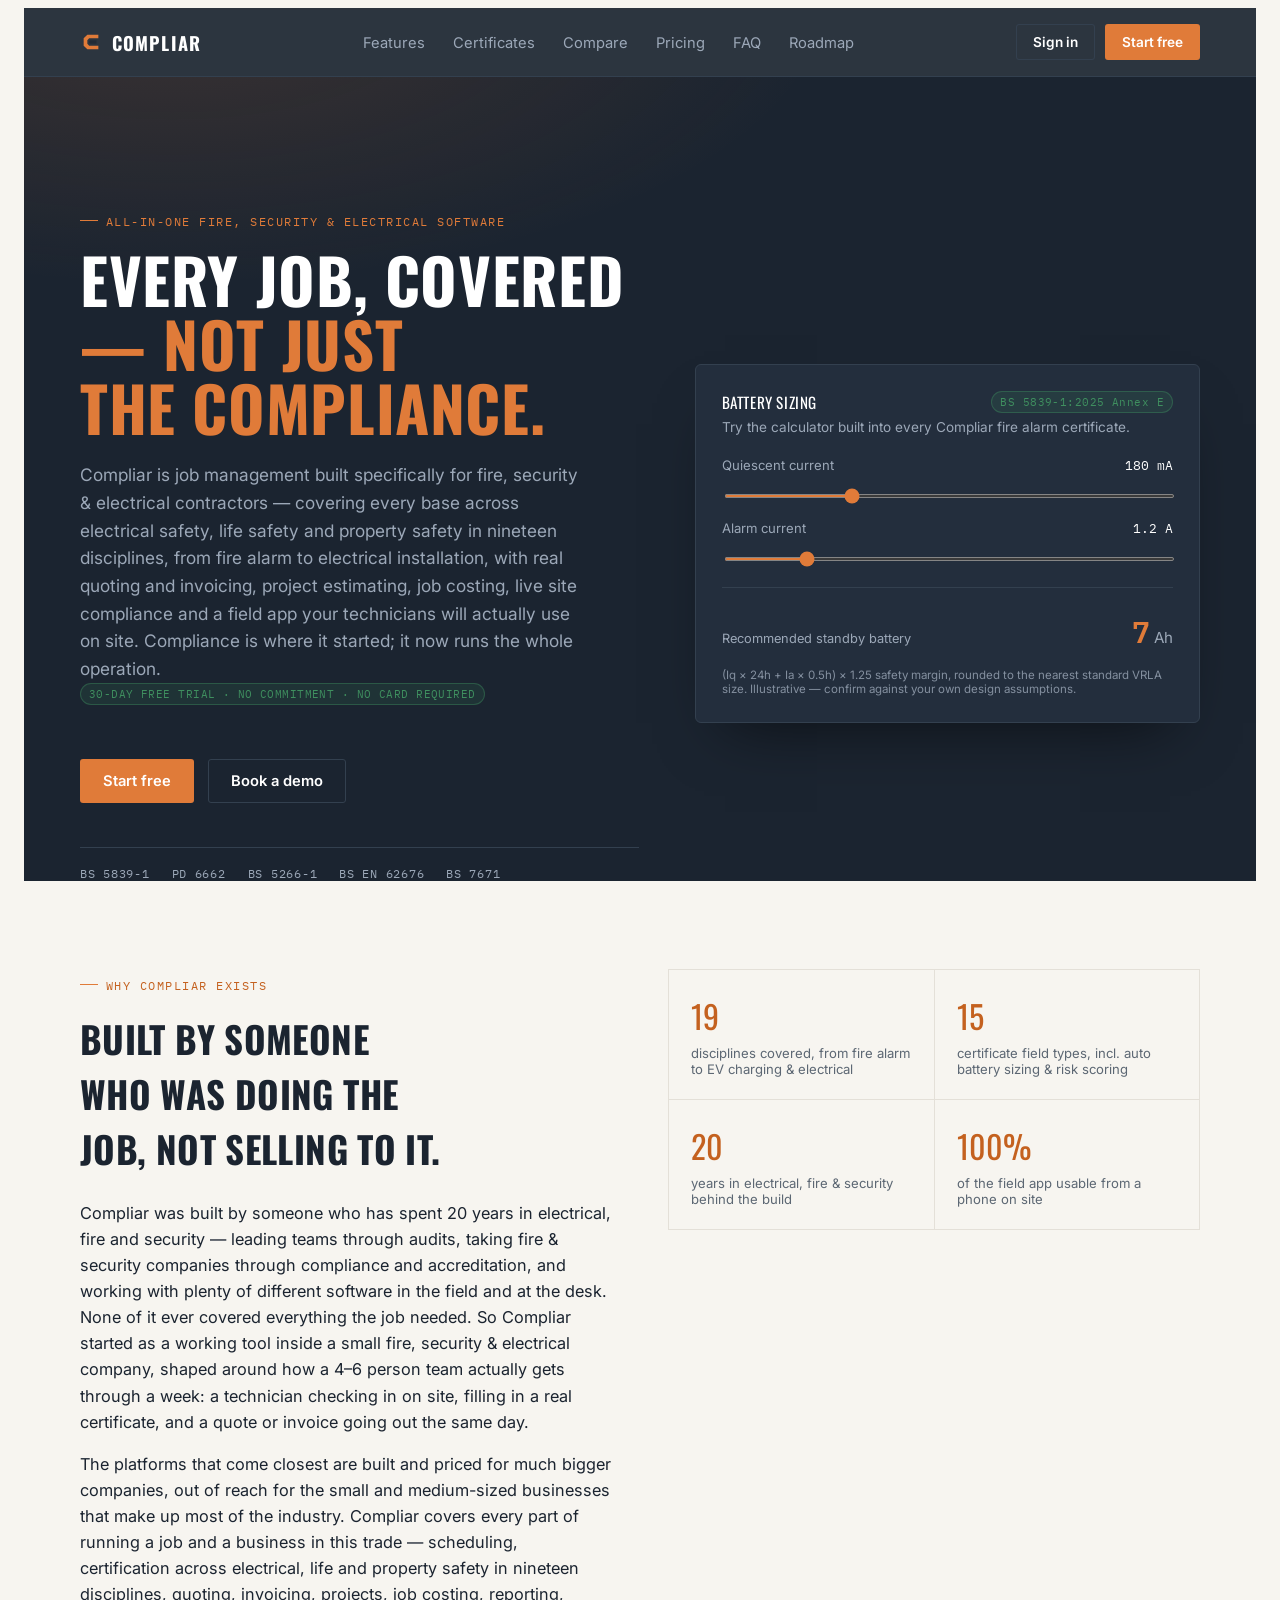
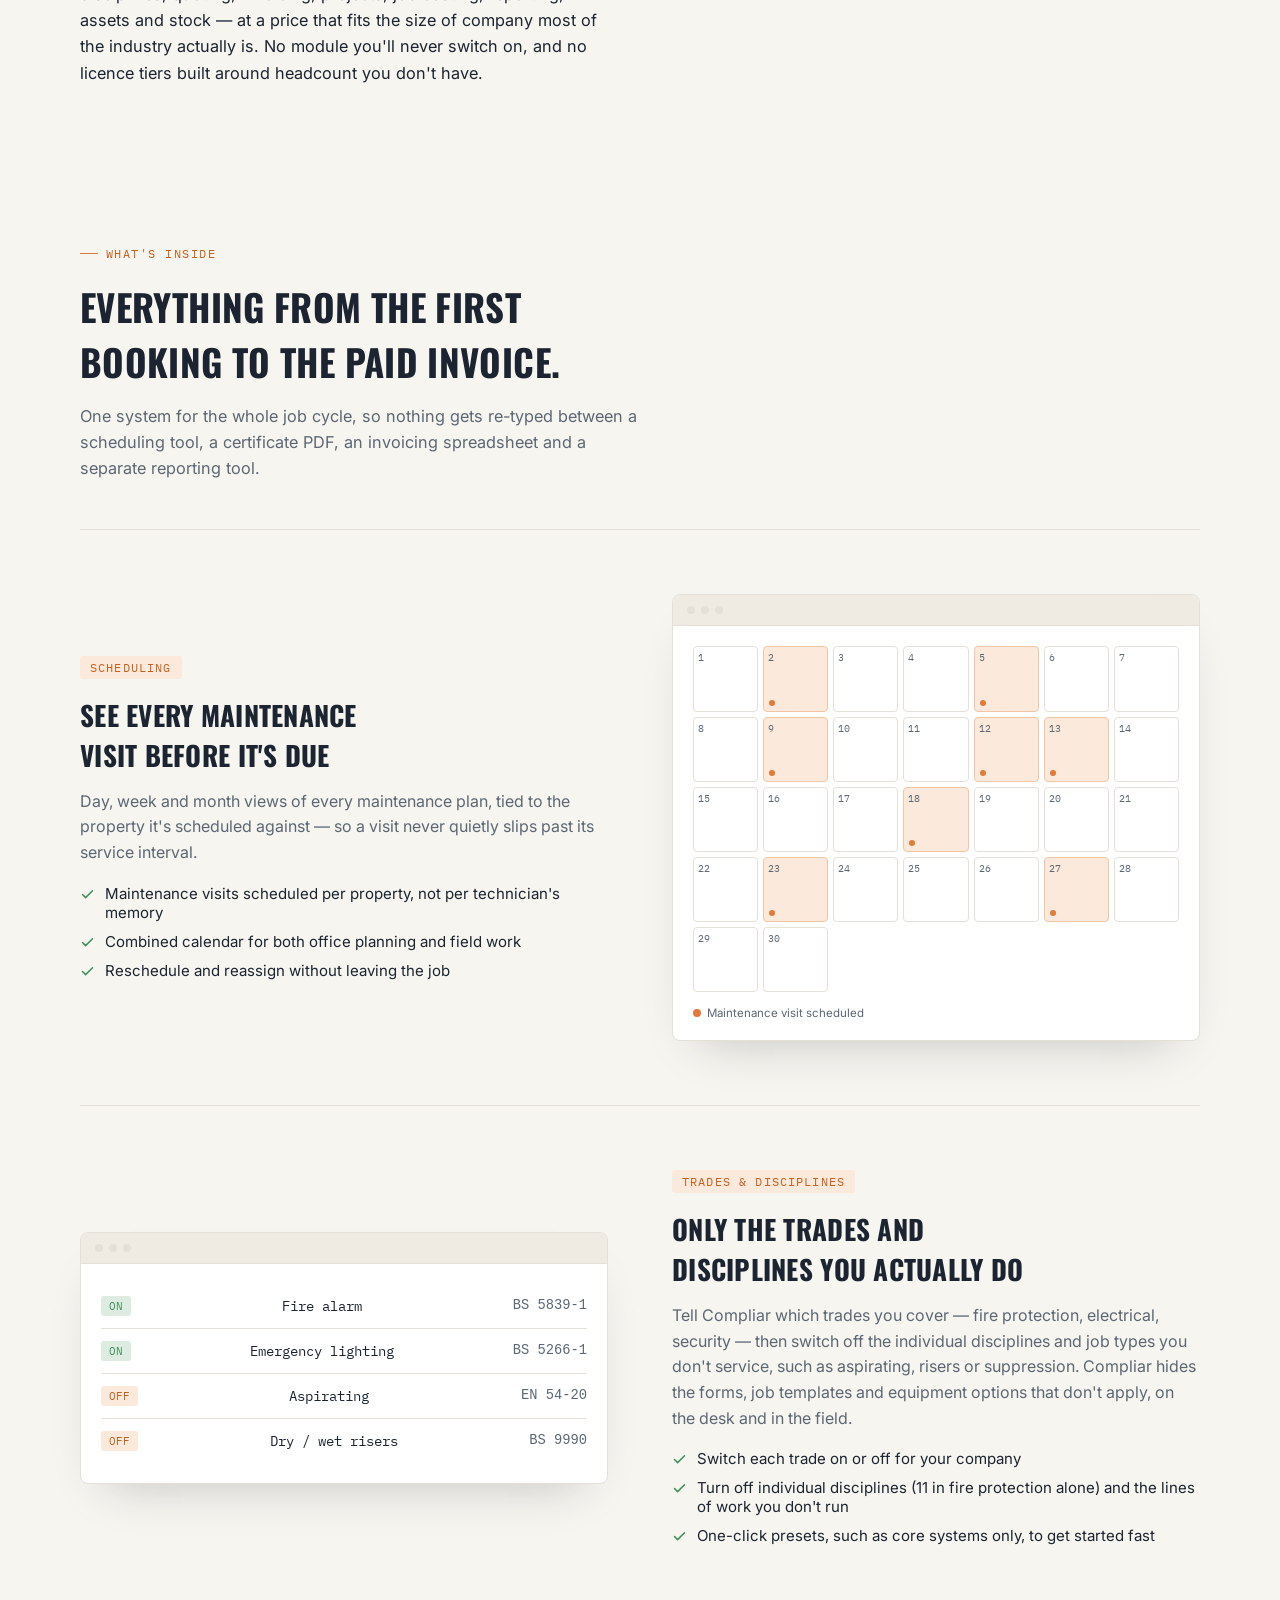
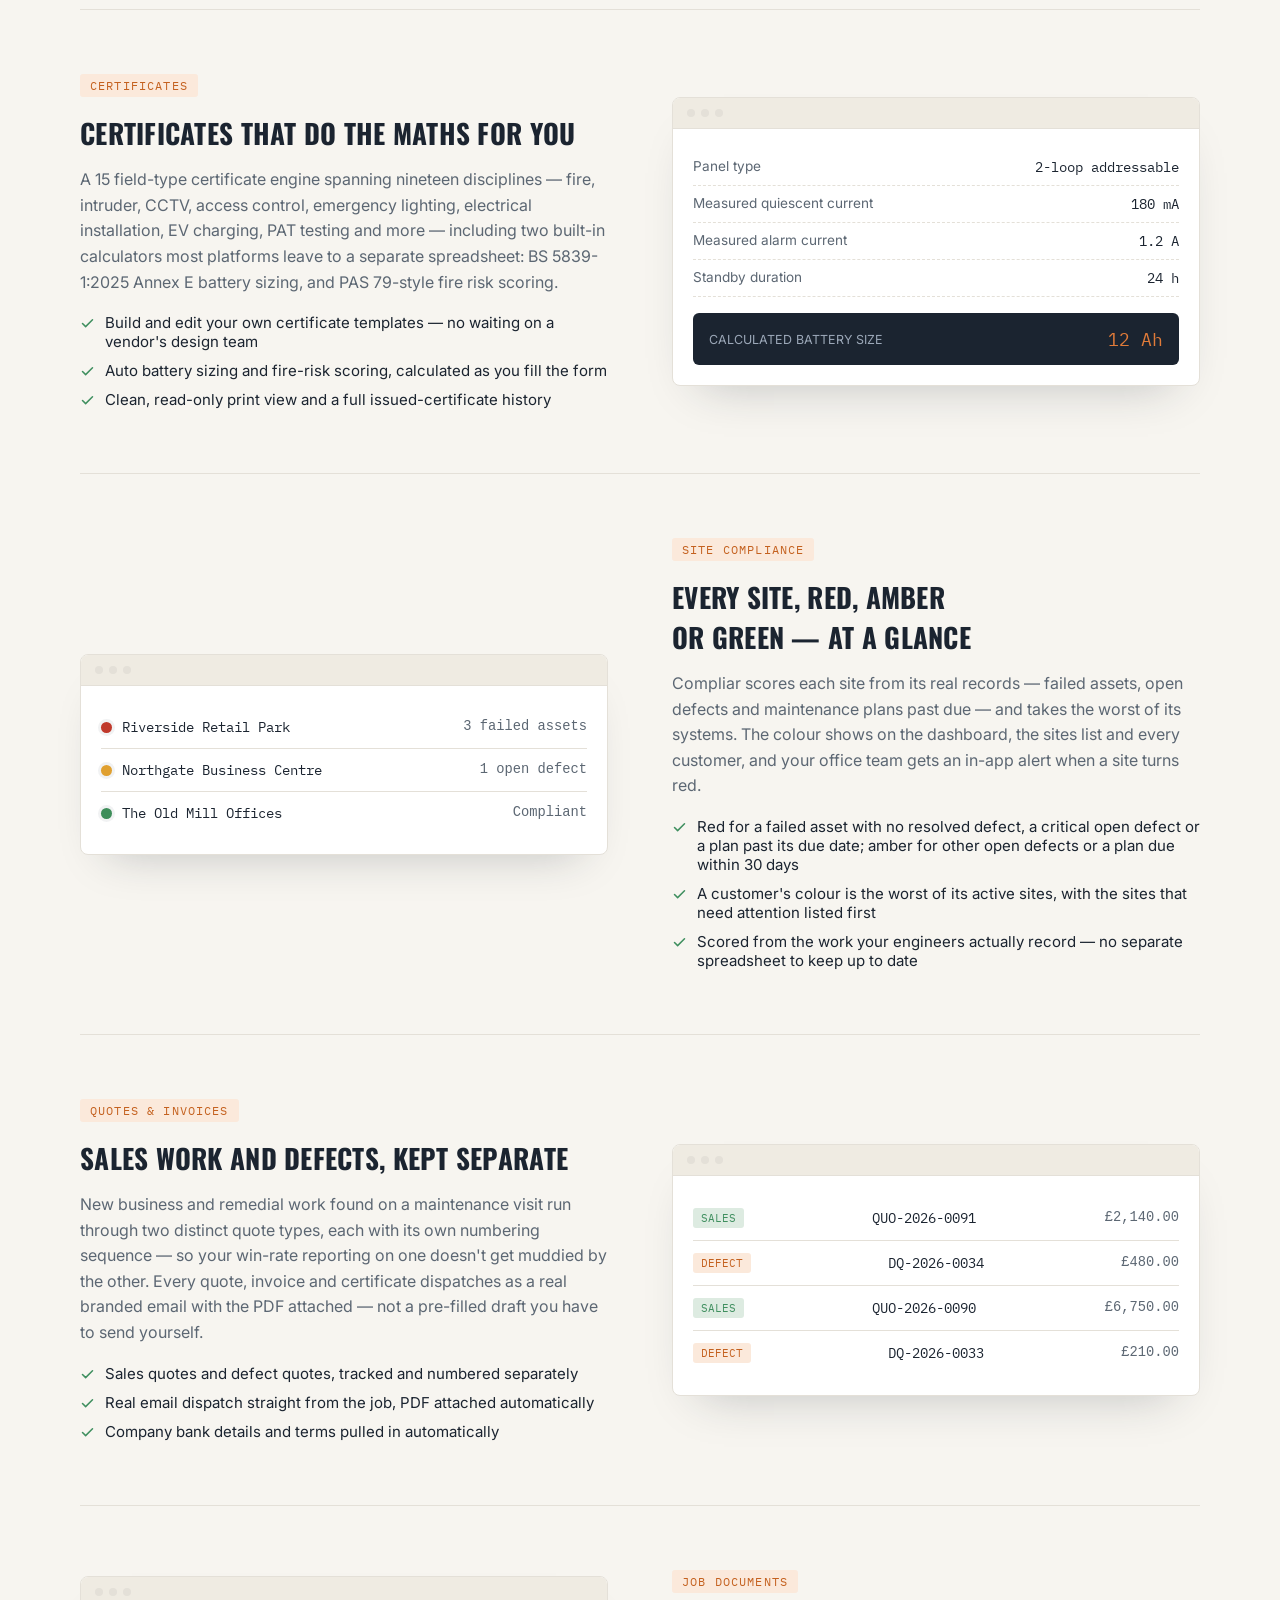
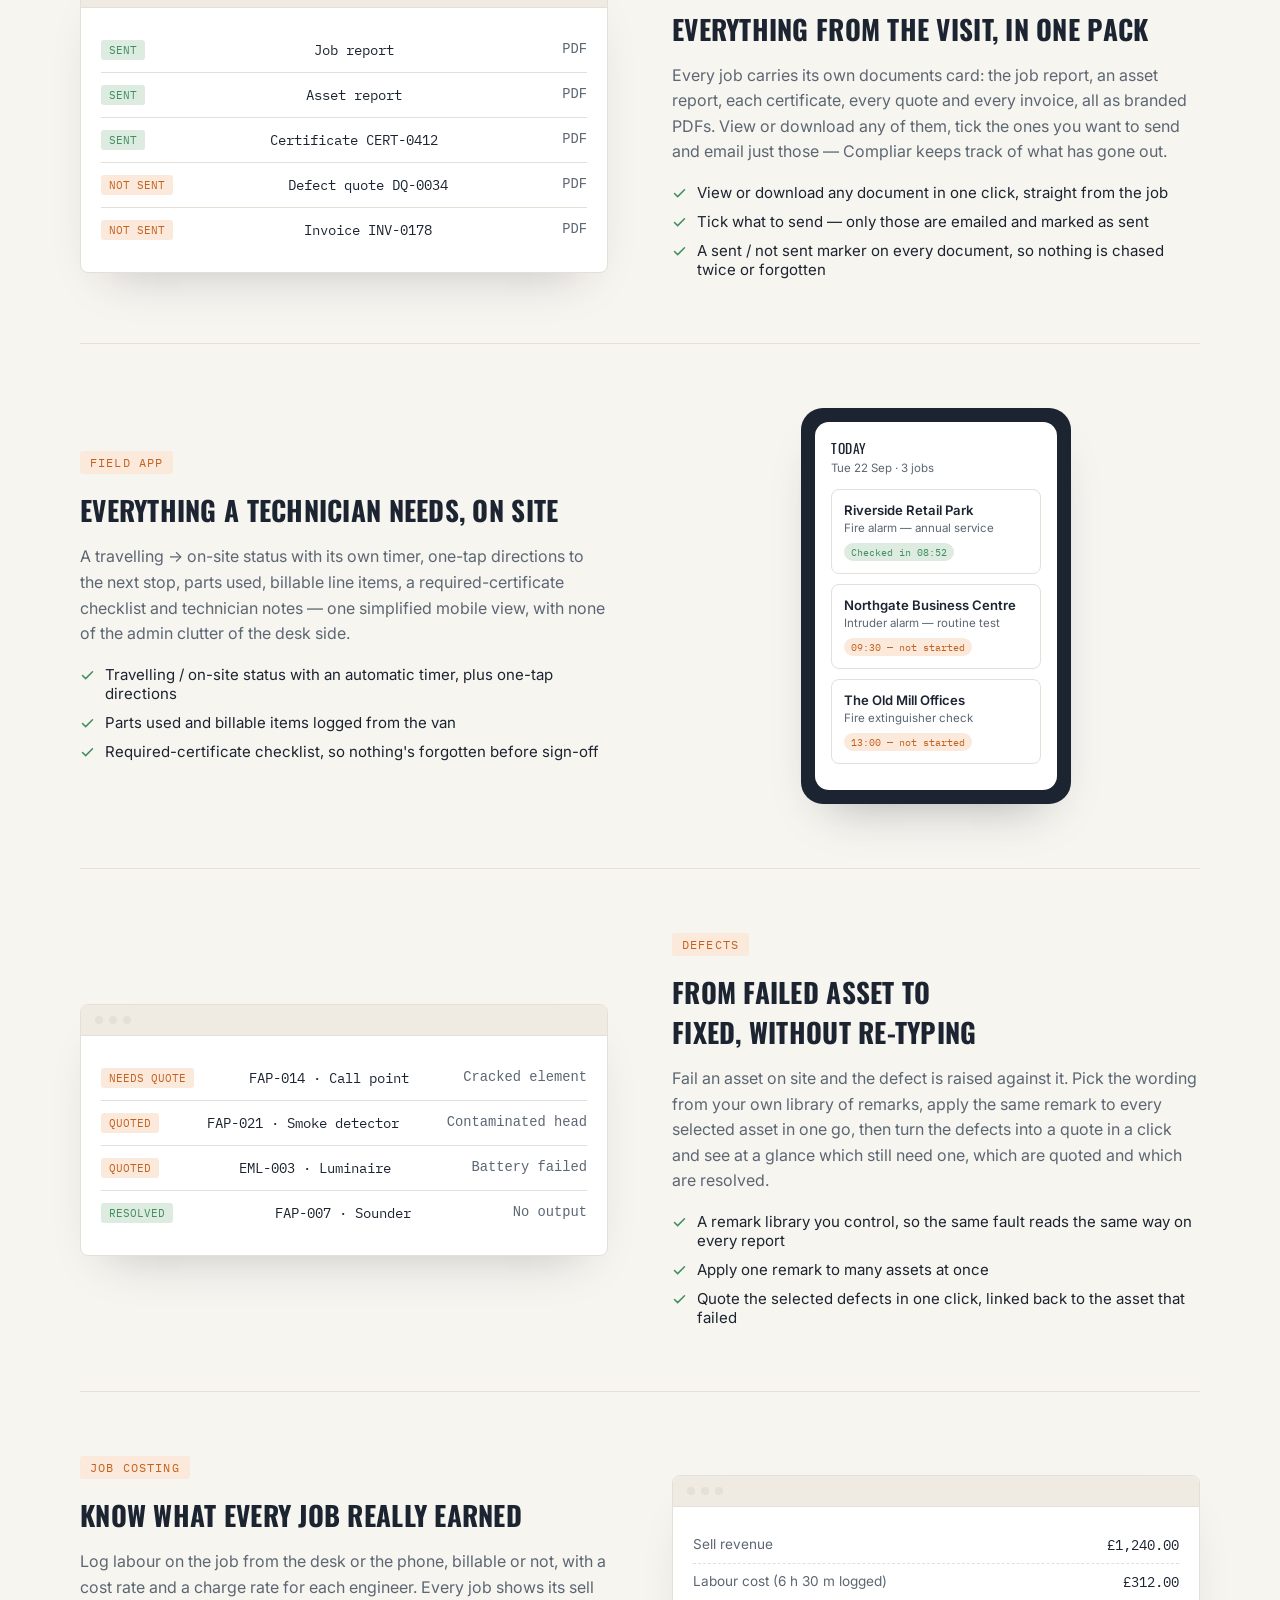
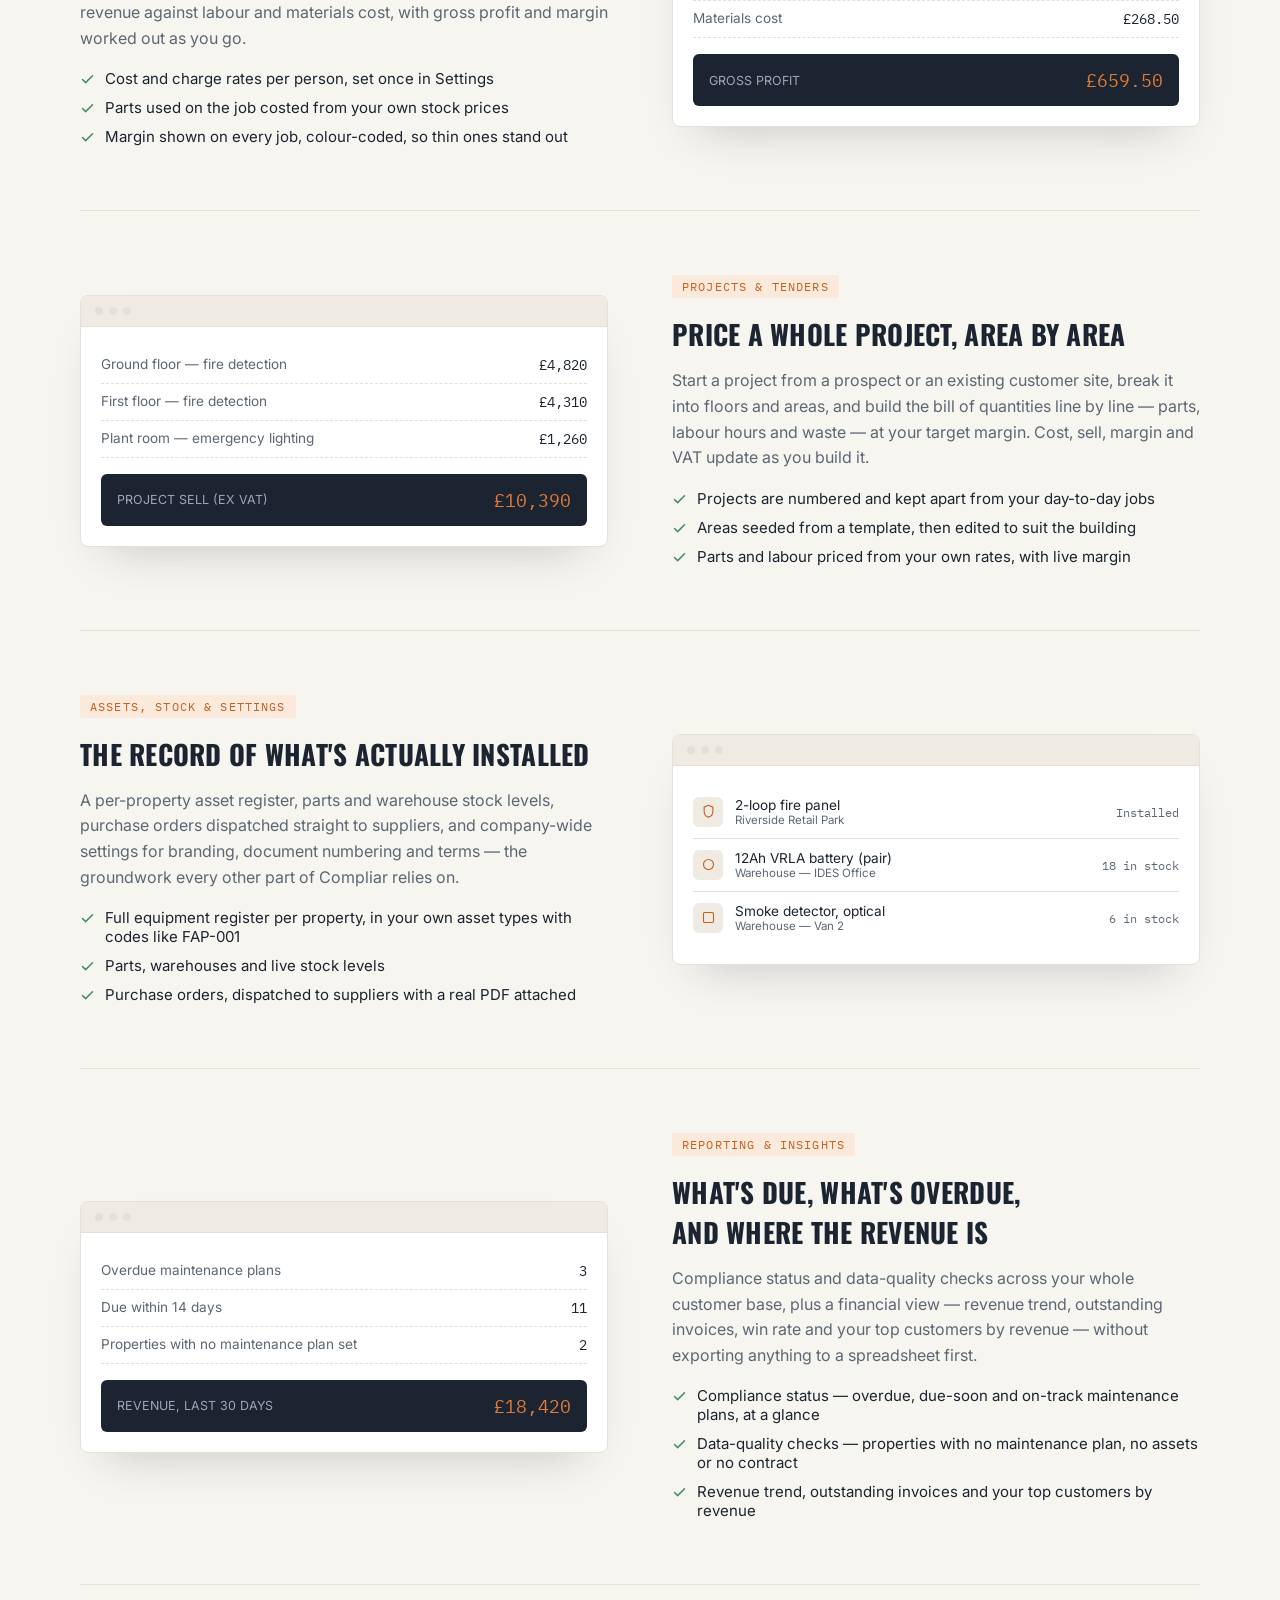
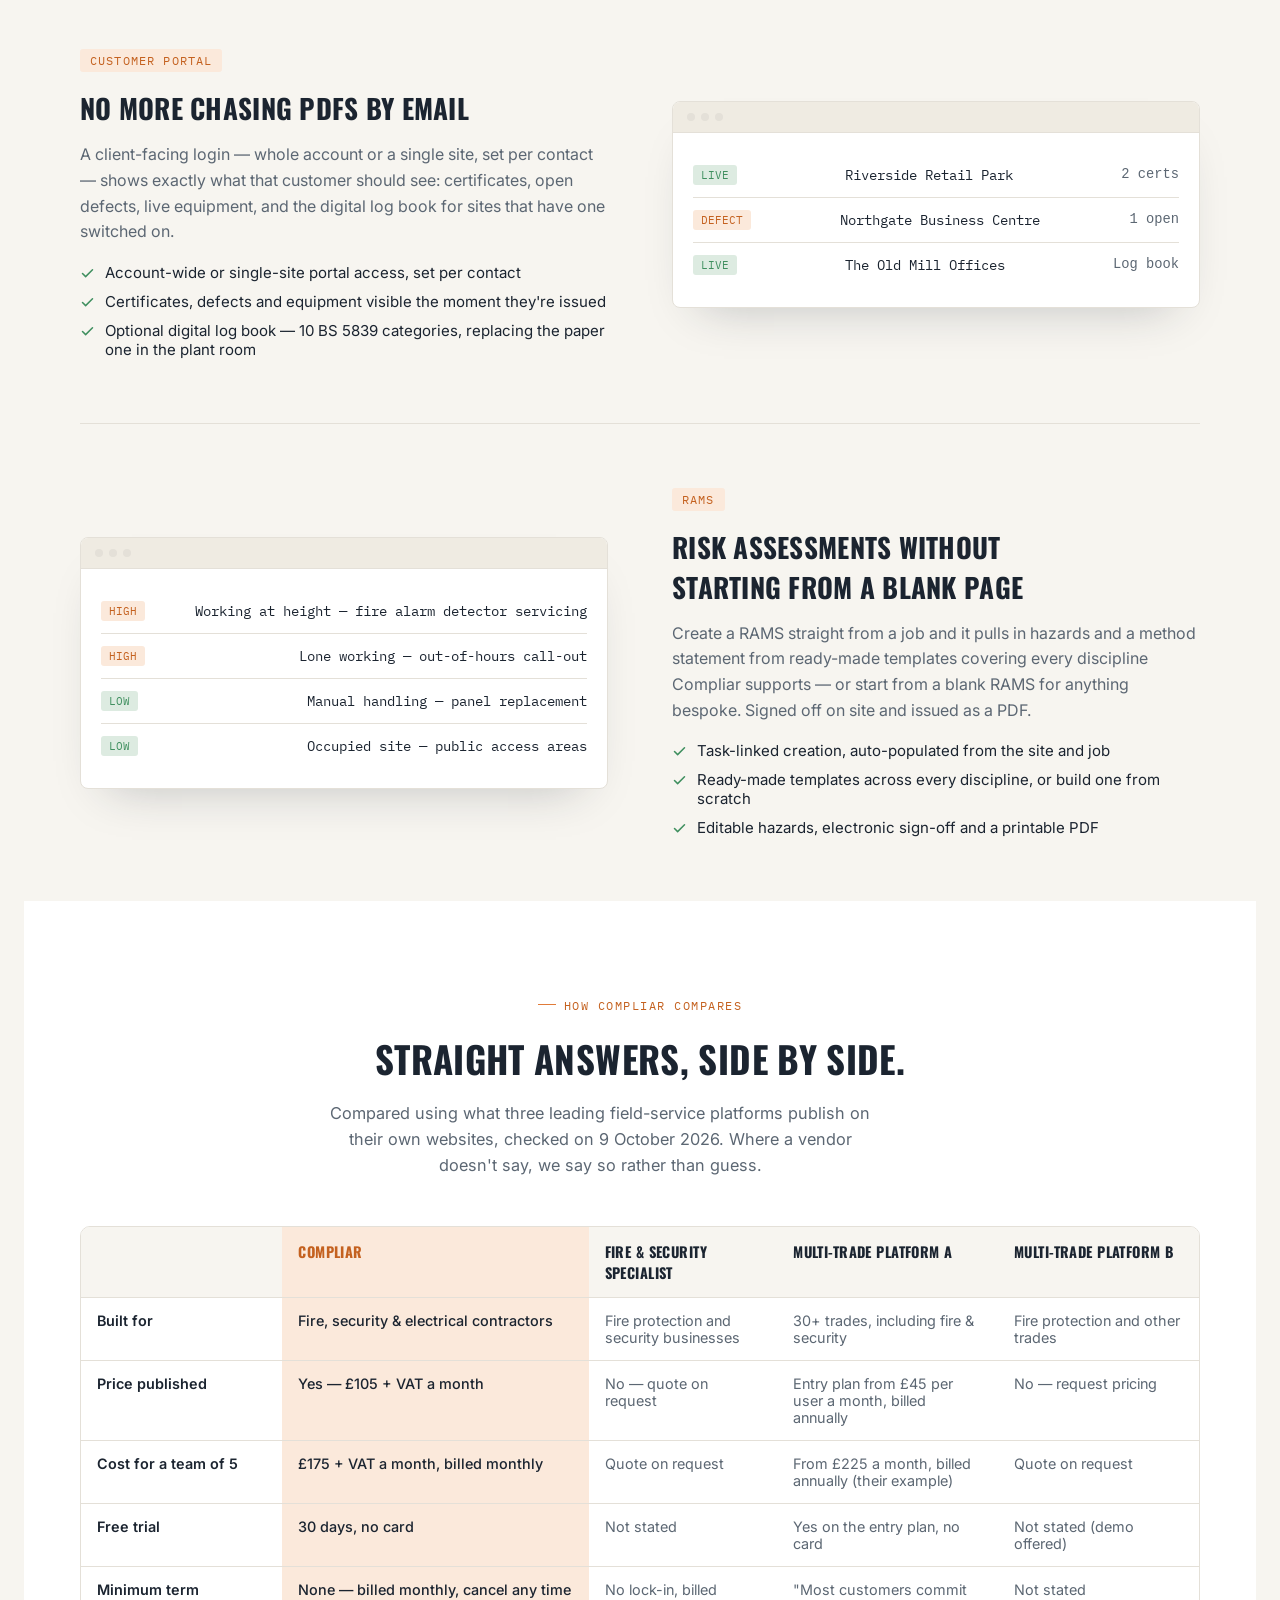
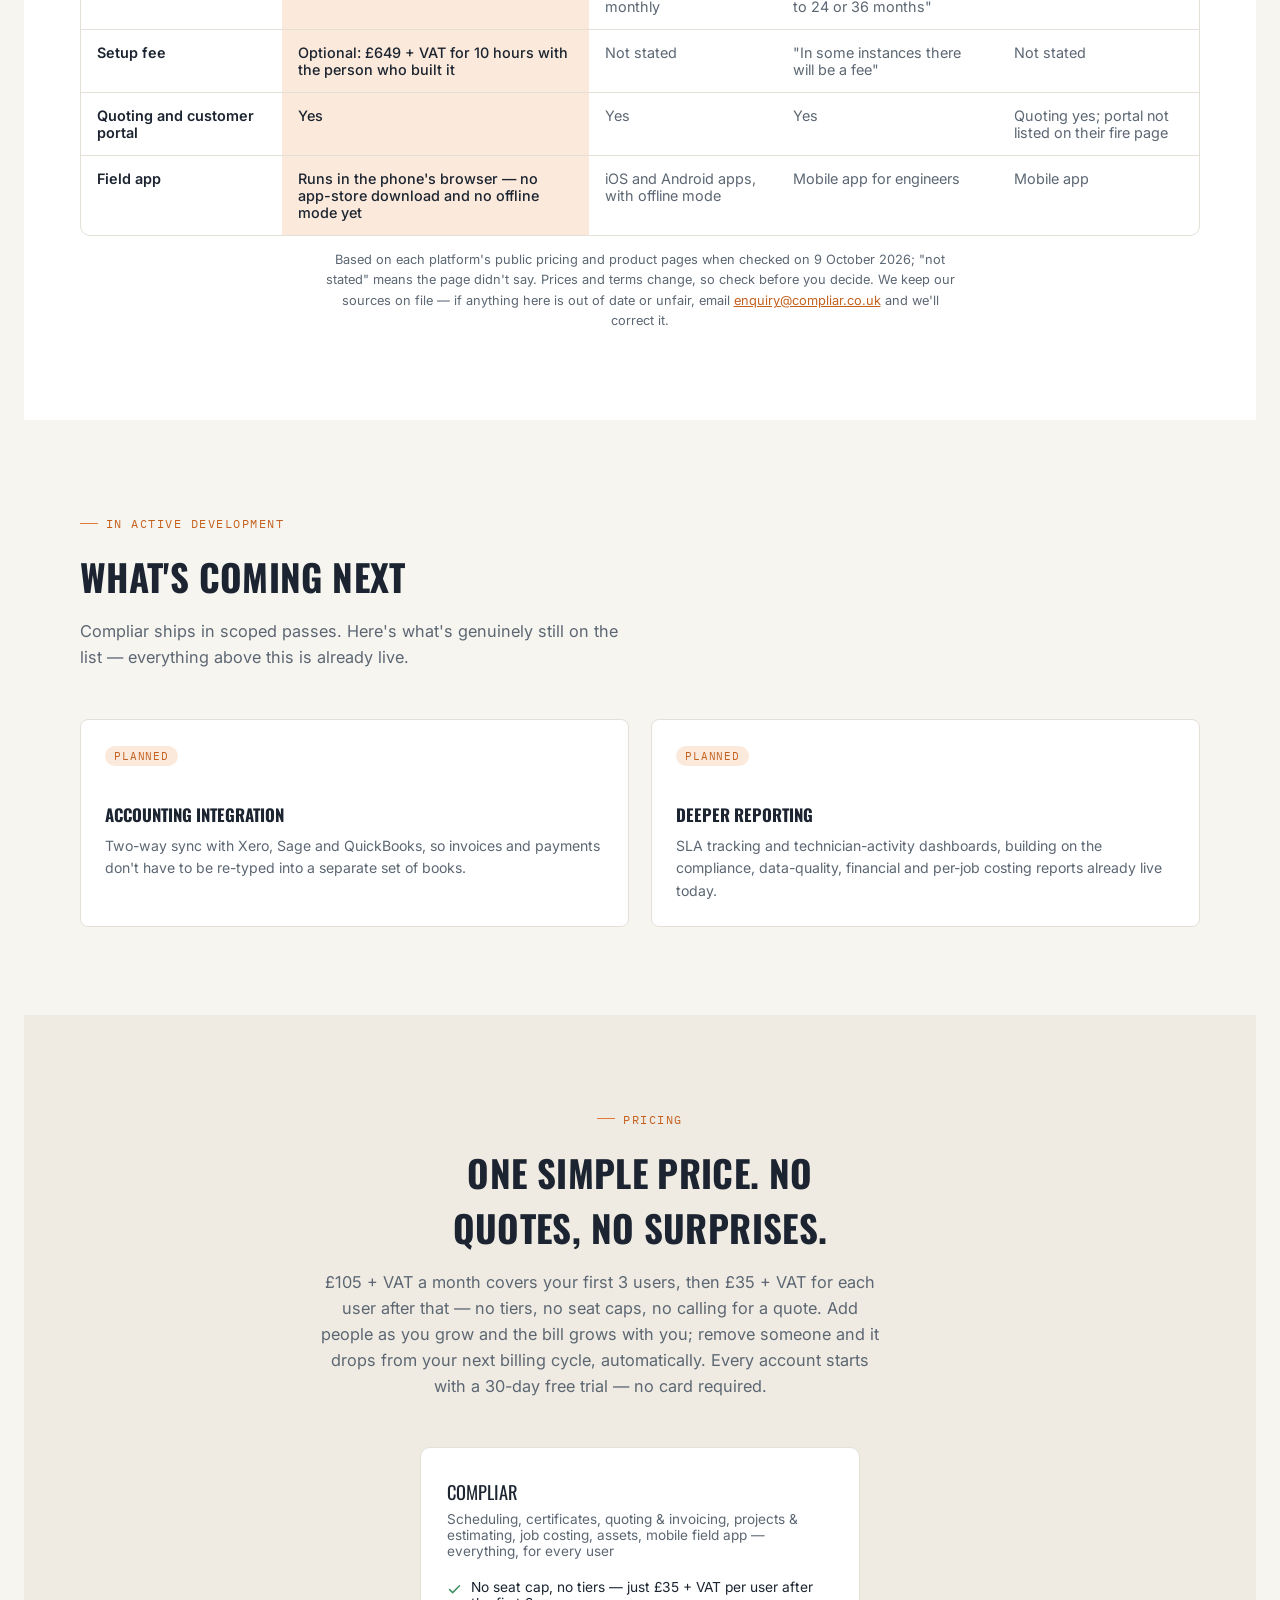
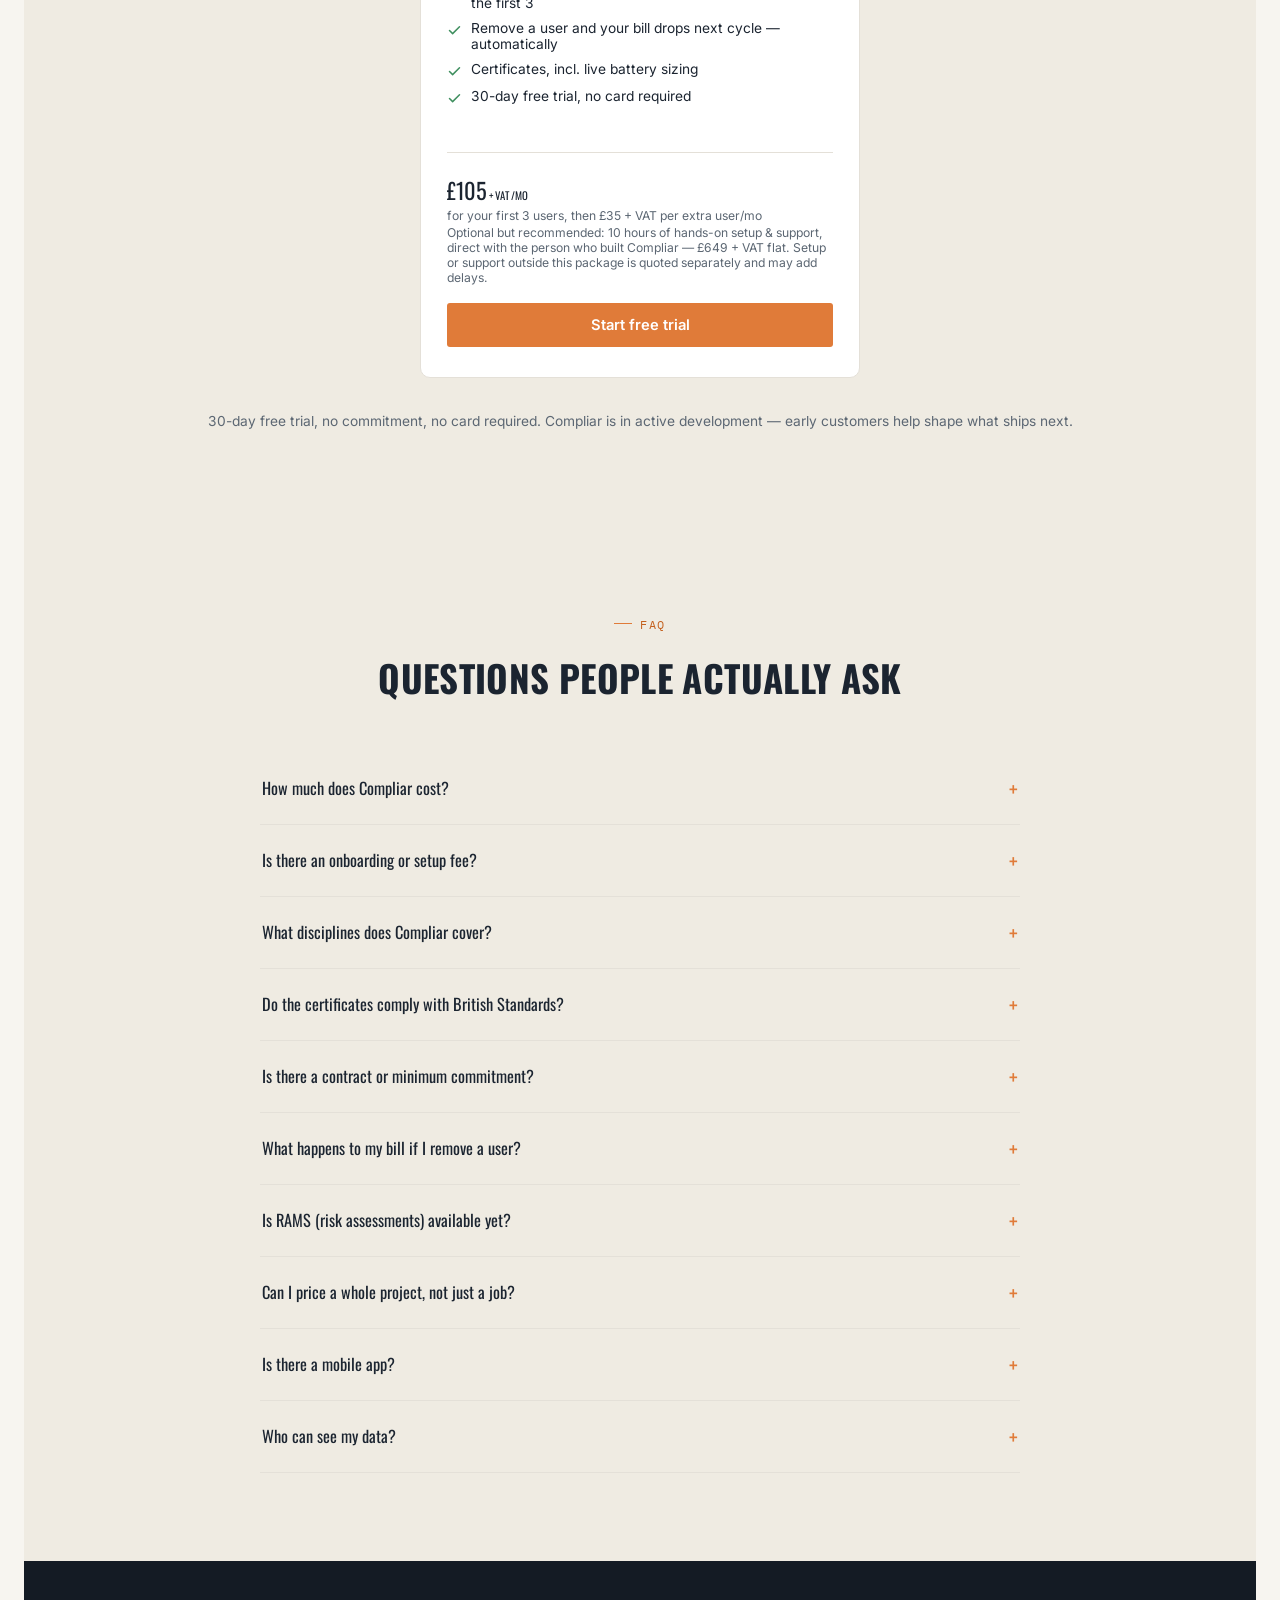
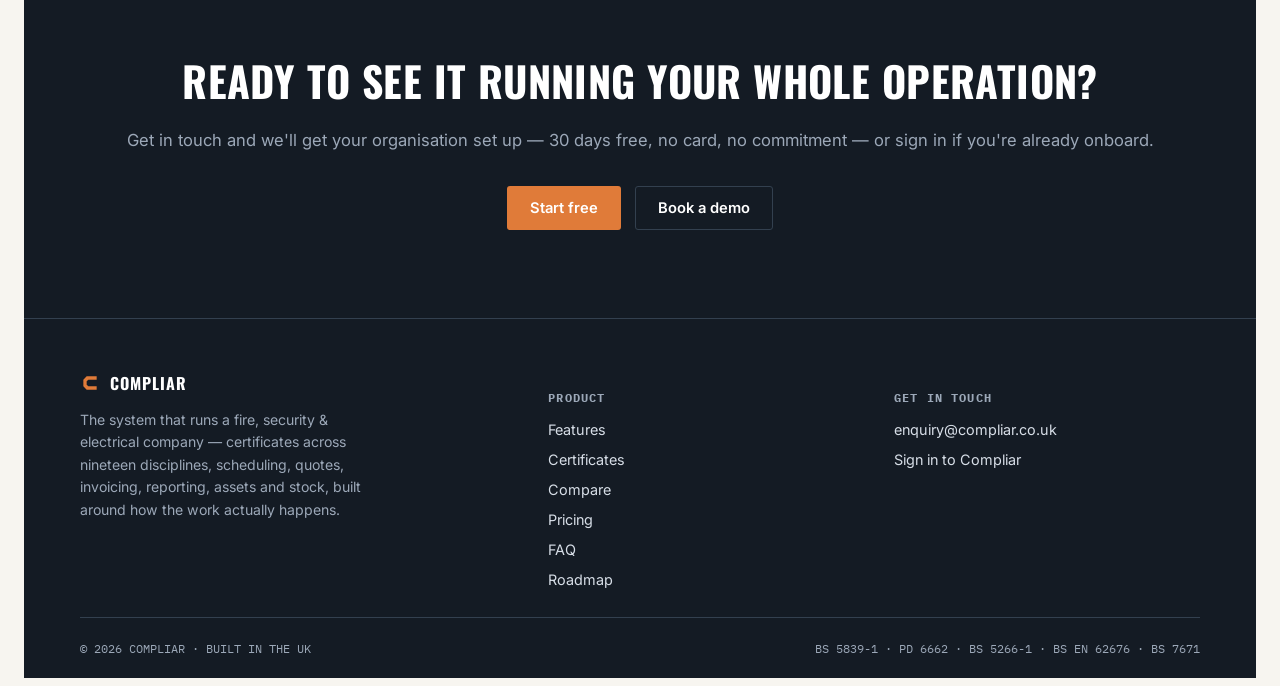
==== commit 0a6db2f1: "Marketing: anonymous comparison table, trades & disciplines feature, nav link Added a comparison tab" ====
--- a/index.html
+++ b/index.html
@@ -371,6 +371,20 @@
   .asset-meta{font-size:0.72rem;color:var(--muted);}
   .asset-stock{margin-left:auto;font-family:'IBM Plex Mono',monospace;font-size:0.78rem;color:var(--muted);}
 
+  /* comparison table */
+  .cmp-wrap{overflow-x:auto;border:1px solid var(--line);border-radius:10px;background:#fff;margin-top:8px;}
+  .cmp{width:100%;border-collapse:collapse;min-width:760px;font-size:0.9rem;}
+  .cmp th,.cmp td{padding:14px 16px;text-align:left;border-bottom:1px solid var(--line);vertical-align:top;}
+  .cmp thead th{font-family:'Oswald',sans-serif;text-transform:uppercase;font-size:0.9rem;letter-spacing:0.03em;color:var(--ink);background:var(--cream);}
+  .cmp tbody th{font-weight:600;color:var(--ink);width:18%;}
+  .cmp .us{background:var(--orange-tint);}
+  .cmp thead th.us{color:var(--orange-deep);}
+  .cmp td{color:var(--muted);}
+  .cmp td.us{color:var(--ink);font-weight:500;}
+  .cmp tbody tr:last-child th,.cmp tbody tr:last-child td{border-bottom:none;}
+  .cmp-note{font-size:0.8rem;color:var(--muted);margin-top:14px;max-width:80ch;margin-left:auto;margin-right:auto;text-align:center;}
+  .cmp-note a{color:var(--orange-deep);}
+
   /* site compliance lights */
   .tl{display:inline-block;width:11px;height:11px;border-radius:50%;margin-right:10px;vertical-align:-1px;box-shadow:0 0 0 3px rgba(27,36,48,0.06);}
   .tl.red{background:#C0392B;}
@@ -484,6 +498,7 @@
     <ul class="nav-links">
       <li><a href="#features">Features</a></li>
       <li><a href="#certificates">Certificates</a></li>
+      <li><a href="#compare">Compare</a></li>
       <li><a href="#pricing">Pricing</a></li>
       <li><a href="#faq">FAQ</a></li>
       <li><a href="#roadmap">Roadmap</a></li>
@@ -594,8 +609,33 @@
         </div>
       </div>
 
+      <!-- Trades & disciplines -->
+      <div class="feature-row reverse">
+        <div class="feat-copy">
+          <span class="feat-tag">Trades &amp; disciplines</span>
+          <h3>Only the trades and disciplines you actually do</h3>
+          <p>Tell Compliar which trades you cover — fire protection, electrical, security — then switch off the individual disciplines and job types you don't service, such as aspirating, risers or suppression. Compliar hides the forms, job templates and equipment options that don't apply, on the desk and in the field.</p>
+          <ul class="feat-list">
+            <li><svg width="15" height="15" viewBox="0 0 24 24" fill="none"><path d="M4 12l5 5L20 6" stroke="currentColor" stroke-width="2.4" stroke-linecap="round" stroke-linejoin="round"/></svg>Switch each trade on or off for your company</li>
+            <li><svg width="15" height="15" viewBox="0 0 24 24" fill="none"><path d="M4 12l5 5L20 6" stroke="currentColor" stroke-width="2.4" stroke-linecap="round" stroke-linejoin="round"/></svg>Turn off individual disciplines (11 in fire protection alone) and the lines of work you don't run</li>
+            <li><svg width="15" height="15" viewBox="0 0 24 24" fill="none"><path d="M4 12l5 5L20 6" stroke="currentColor" stroke-width="2.4" stroke-linecap="round" stroke-linejoin="round"/></svg>One-click presets, such as core systems only, to get started fast</li>
+          </ul>
+        </div>
+        <div class="feat-visual">
+          <div class="mock">
+            <div class="mock-bar"><span></span><span></span><span></span></div>
+            <div class="mock-body">
+              <div class="doc-row"><span class="doc-tag sales">ON</span><span class="doc-num">Fire alarm</span><span class="doc-amt">BS 5839-1</span></div>
+              <div class="doc-row"><span class="doc-tag sales">ON</span><span class="doc-num">Emergency lighting</span><span class="doc-amt">BS 5266-1</span></div>
+              <div class="doc-row"><span class="doc-tag defect">OFF</span><span class="doc-num">Aspirating</span><span class="doc-amt">EN 54-20</span></div>
+              <div class="doc-row"><span class="doc-tag defect">OFF</span><span class="doc-num">Dry / wet risers</span><span class="doc-amt">BS 9990</span></div>
+            </div>
+          </div>
+        </div>
+      </div>
+
       <!-- Certificates -->
-      <div class="feature-row reverse" id="certificates">
+      <div class="feature-row" id="certificates">
         <div class="feat-copy">
           <span class="feat-tag">Certificates</span>
           <h3>Certificates that do the maths for you</h3>
@@ -621,7 +661,7 @@
       </div>
 
       <!-- Site compliance -->
-      <div class="feature-row">
+      <div class="feature-row reverse">
         <div class="feat-copy">
           <span class="feat-tag">Site compliance</span>
           <h3>Every site, red, amber or green — at a glance</h3>
@@ -645,7 +685,7 @@
       </div>
 
       <!-- Quotes/Invoices -->
-      <div class="feature-row reverse">
+      <div class="feature-row">
         <div class="feat-copy">
           <span class="feat-tag">Quotes &amp; invoices</span>
           <h3>Sales work and defects, kept separate</h3>
@@ -670,7 +710,7 @@
       </div>
 
       <!-- Job documents -->
-      <div class="feature-row">
+      <div class="feature-row reverse">
         <div class="feat-copy">
           <span class="feat-tag">Job documents</span>
           <h3>Everything from the visit, in one pack</h3>
@@ -696,7 +736,7 @@
       </div>
 
       <!-- Field app -->
-      <div class="feature-row reverse">
+      <div class="feature-row">
         <div class="feat-copy">
           <span class="feat-tag">Field app</span>
           <h3>Everything a technician needs, on site</h3>
@@ -733,7 +773,7 @@
       </div>
 
       <!-- Defects -->
-      <div class="feature-row">
+      <div class="feature-row reverse">
         <div class="feat-copy">
           <span class="feat-tag">Defects</span>
           <h3>From failed asset to fixed, without re-typing</h3>
@@ -758,7 +798,7 @@
       </div>
 
       <!-- Job costing -->
-      <div class="feature-row reverse">
+      <div class="feature-row">
         <div class="feat-copy">
           <span class="feat-tag">Job costing</span>
           <h3>Know what every job really earned</h3>
@@ -783,7 +823,7 @@
       </div>
 
       <!-- Projects &amp; tenders -->
-      <div class="feature-row">
+      <div class="feature-row reverse">
         <div class="feat-copy">
           <span class="feat-tag">Projects &amp; tenders</span>
           <h3>Price a whole project, area by area</h3>
@@ -808,7 +848,7 @@
       </div>
 
       <!-- Assets/stock -->
-      <div class="feature-row reverse">
+      <div class="feature-row">
         <div class="feat-copy">
           <span class="feat-tag">Assets, stock &amp; settings</span>
           <h3>The record of what's actually installed</h3>
@@ -844,7 +884,7 @@
       </div>
 
       <!-- Reporting -->
-      <div class="feature-row">
+      <div class="feature-row reverse">
         <div class="feat-copy">
           <span class="feat-tag">Reporting &amp; insights</span>
           <h3>What's due, what's overdue, and where the revenue is</h3>
@@ -869,7 +909,7 @@
       </div>
 
       <!-- Customer portal -->
-      <div class="feature-row reverse">
+      <div class="feature-row">
         <div class="feat-copy">
           <span class="feat-tag">Customer portal</span>
           <h3>No more chasing PDFs by email</h3>
@@ -893,7 +933,7 @@
       </div>
 
       <!-- RAMS -->
-      <div class="feature-row">
+      <div class="feature-row reverse">
         <div class="feat-copy">
           <span class="feat-tag">RAMS</span>
           <h3>Risk assessments without starting from a blank page</h3>
@@ -917,6 +957,33 @@
         </div>
       </div>
 
+    </div>
+  </section>
+
+  <!-- COMPARE -->
+  <section class="band" id="compare" style="background:#fff;">
+    <div class="wrap">
+      <div class="section-head center">
+        <div class="eyebrow">How Compliar compares</div>
+        <h2>Straight answers, side by side.</h2>
+        <p>Compared using what three leading field-service platforms publish on their own websites, checked on 9 October 2026. Where a vendor doesn't say, we say so rather than guess.</p>
+      </div>
+      <div class="cmp-wrap">
+        <table class="cmp">
+          <thead><tr><th></th><th class="us">Compliar</th><th>Fire &amp; security specialist</th><th>Multi-trade platform A</th><th>Multi-trade platform B</th></tr></thead>
+          <tbody>
+          <tr><th scope="row">Built for</th><td class="us">Fire, security &amp; electrical contractors</td><td>Fire protection and security businesses</td><td>30+ trades, including fire &amp; security</td><td>Fire protection and other trades</td></tr>
+          <tr><th scope="row">Price published</th><td class="us">Yes — £105 + VAT a month</td><td>No — quote on request</td><td>Entry plan from £45 per user a month, billed annually</td><td>No — request pricing</td></tr>
+          <tr><th scope="row">Cost for a team of 5</th><td class="us">£175 + VAT a month, billed monthly</td><td>Quote on request</td><td>From £225 a month, billed annually (their example)</td><td>Quote on request</td></tr>
+          <tr><th scope="row">Free trial</th><td class="us">30 days, no card</td><td>Not stated</td><td>Yes on the entry plan, no card</td><td>Not stated (demo offered)</td></tr>
+          <tr><th scope="row">Minimum term</th><td class="us">None — billed monthly, cancel any time</td><td>No lock-in, billed monthly</td><td>"Most customers commit to 24 or 36 months"</td><td>Not stated</td></tr>
+          <tr><th scope="row">Setup fee</th><td class="us">Optional: £649 + VAT for 10 hours with the person who built it</td><td>Not stated</td><td>"In some instances there will be a fee"</td><td>Not stated</td></tr>
+          <tr><th scope="row">Quoting and customer portal</th><td class="us">Yes</td><td>Yes</td><td>Yes</td><td>Quoting yes; portal not listed on their fire page</td></tr>
+          <tr><th scope="row">Field app</th><td class="us">Runs in the phone's browser — no app-store download and no offline mode yet</td><td>iOS and Android apps, with offline mode</td><td>Mobile app for engineers</td><td>Mobile app</td></tr>
+          </tbody>
+        </table>
+      </div>
+      <p class="cmp-note">Based on each platform's public pricing and product pages when checked on 9 October 2026; "not stated" means the page didn't say. Prices and terms change, so check before you decide. We keep our sources on file — if anything here is out of date or unfair, email <a href="mailto:enquiry@compliar.co.uk">enquiry@compliar.co.uk</a> and we'll correct it.</p>
     </div>
   </section>
 
@@ -1051,6 +1118,7 @@
       <ul>
         <li><a href="#features">Features</a></li>
         <li><a href="#certificates">Certificates</a></li>
+        <li><a href="#compare">Compare</a></li>
         <li><a href="#pricing">Pricing</a></li>
         <li><a href="#faq">FAQ</a></li>
         <li><a href="#roadmap">Roadmap</a></li>
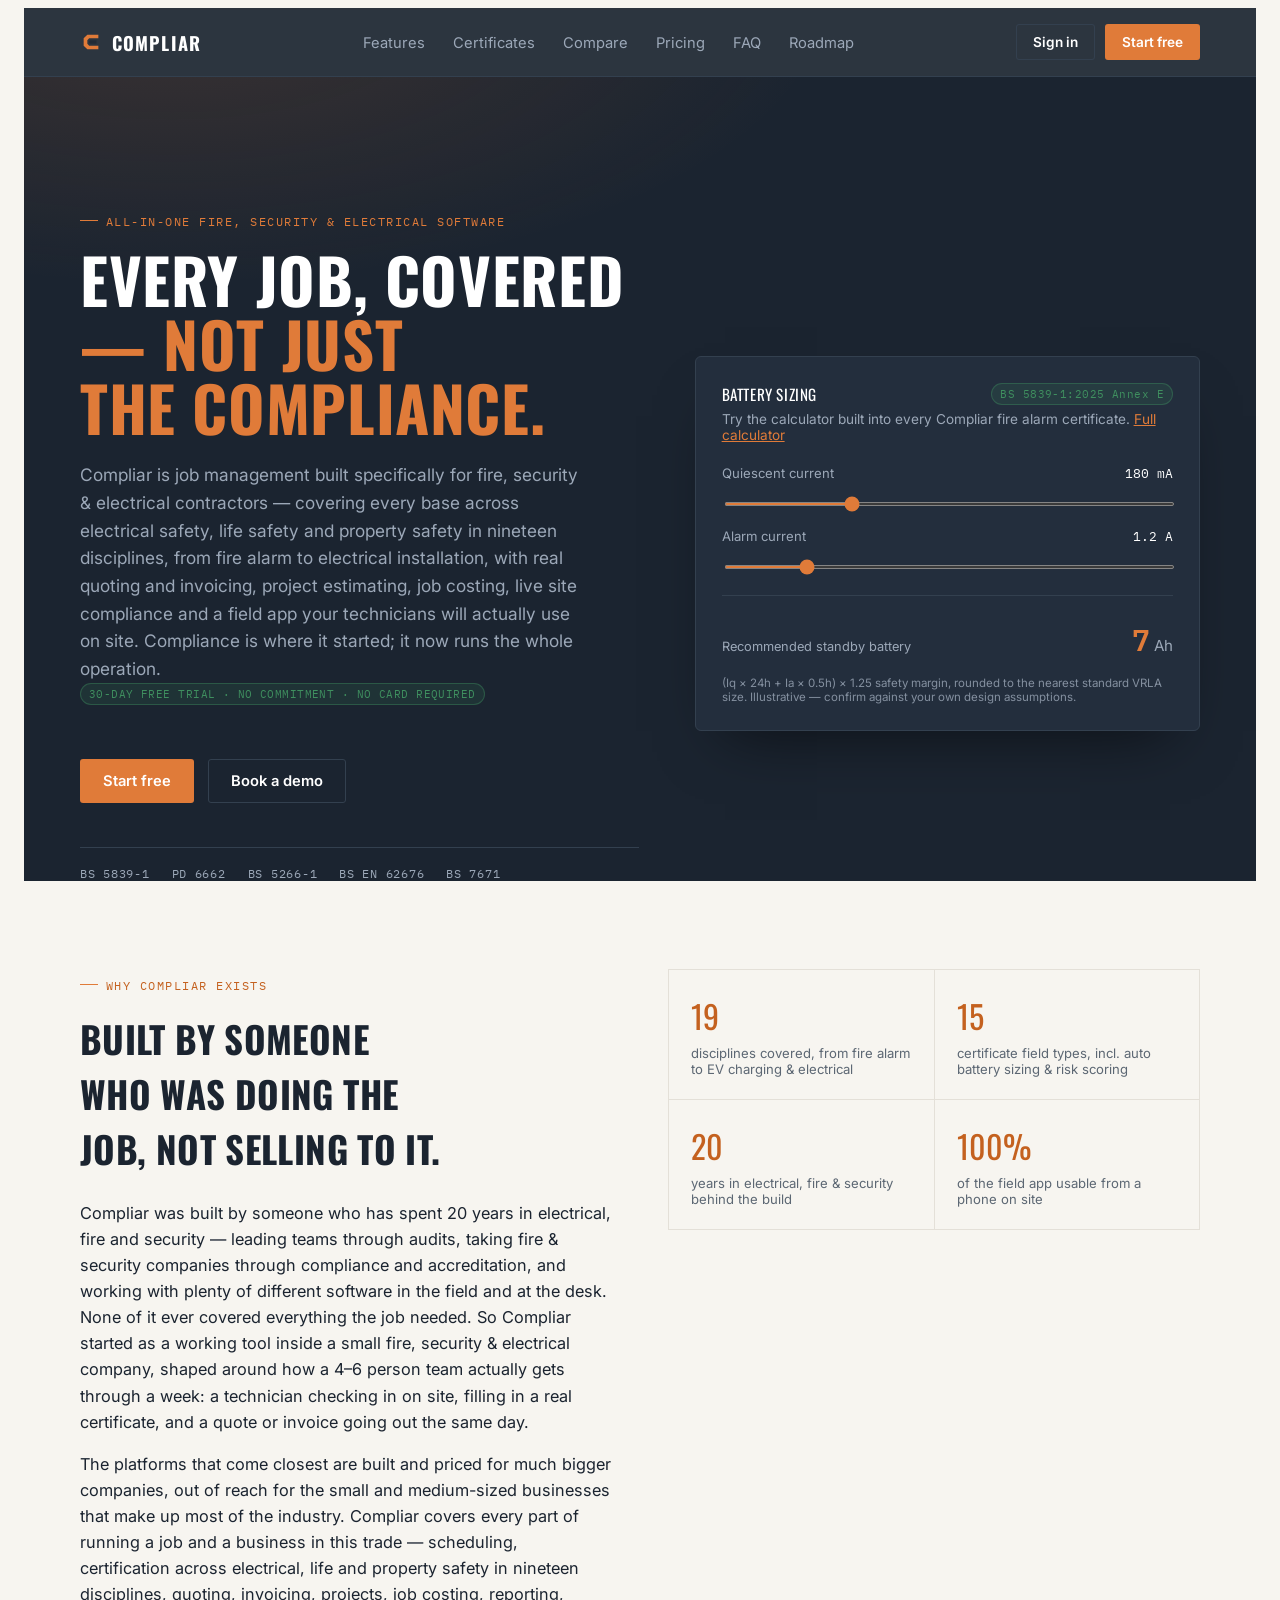
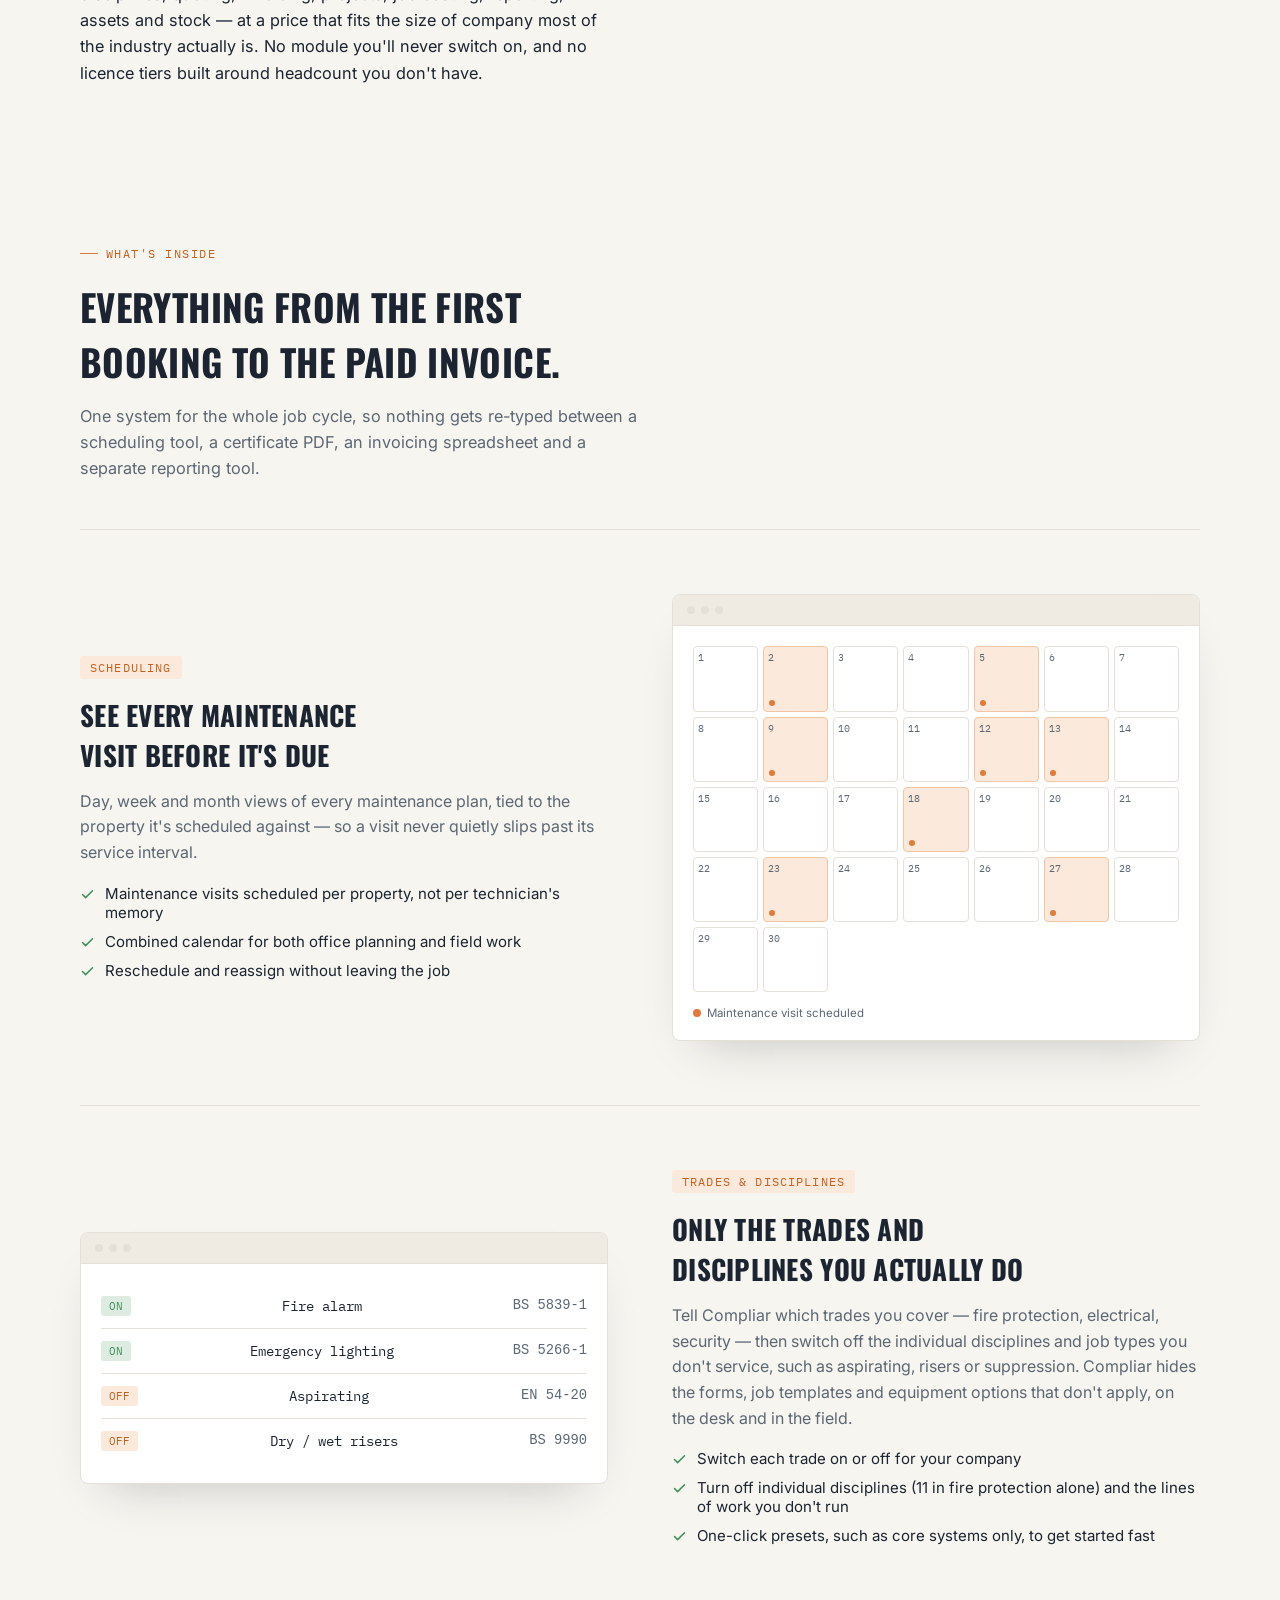
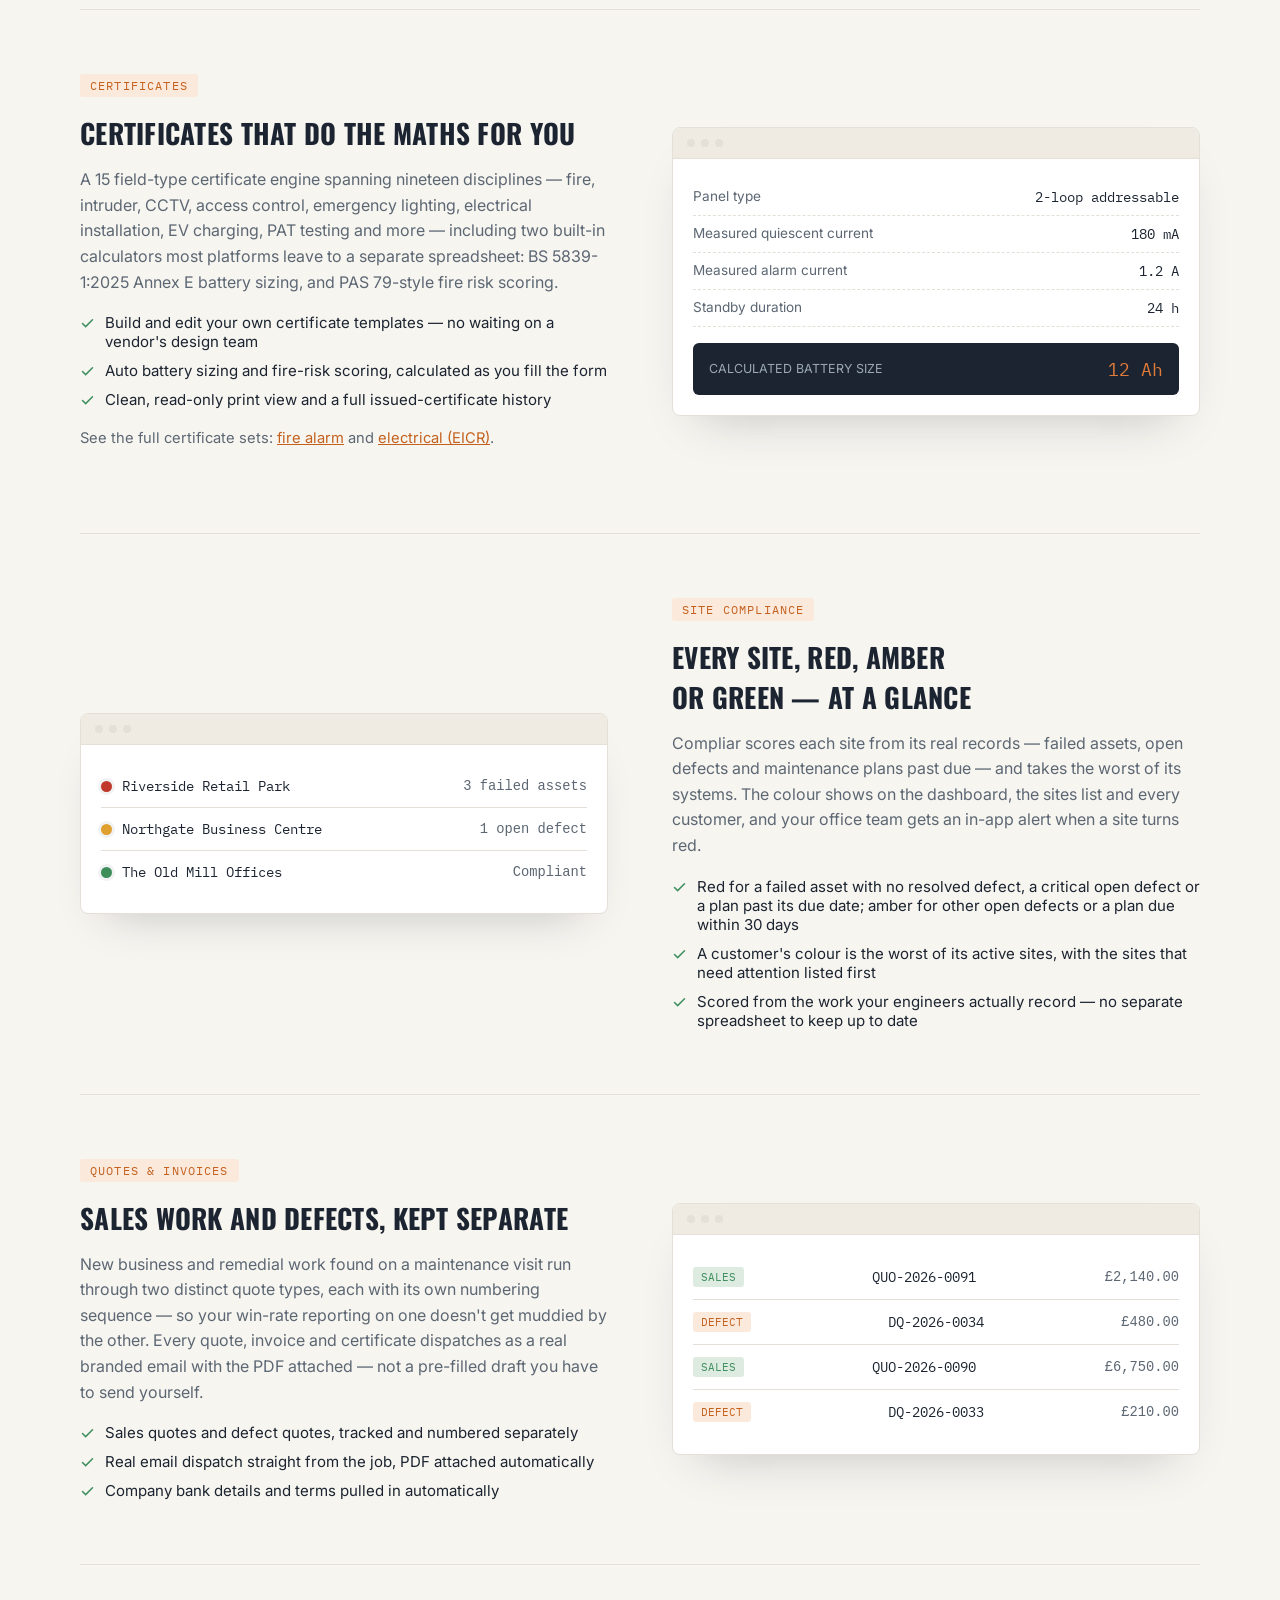
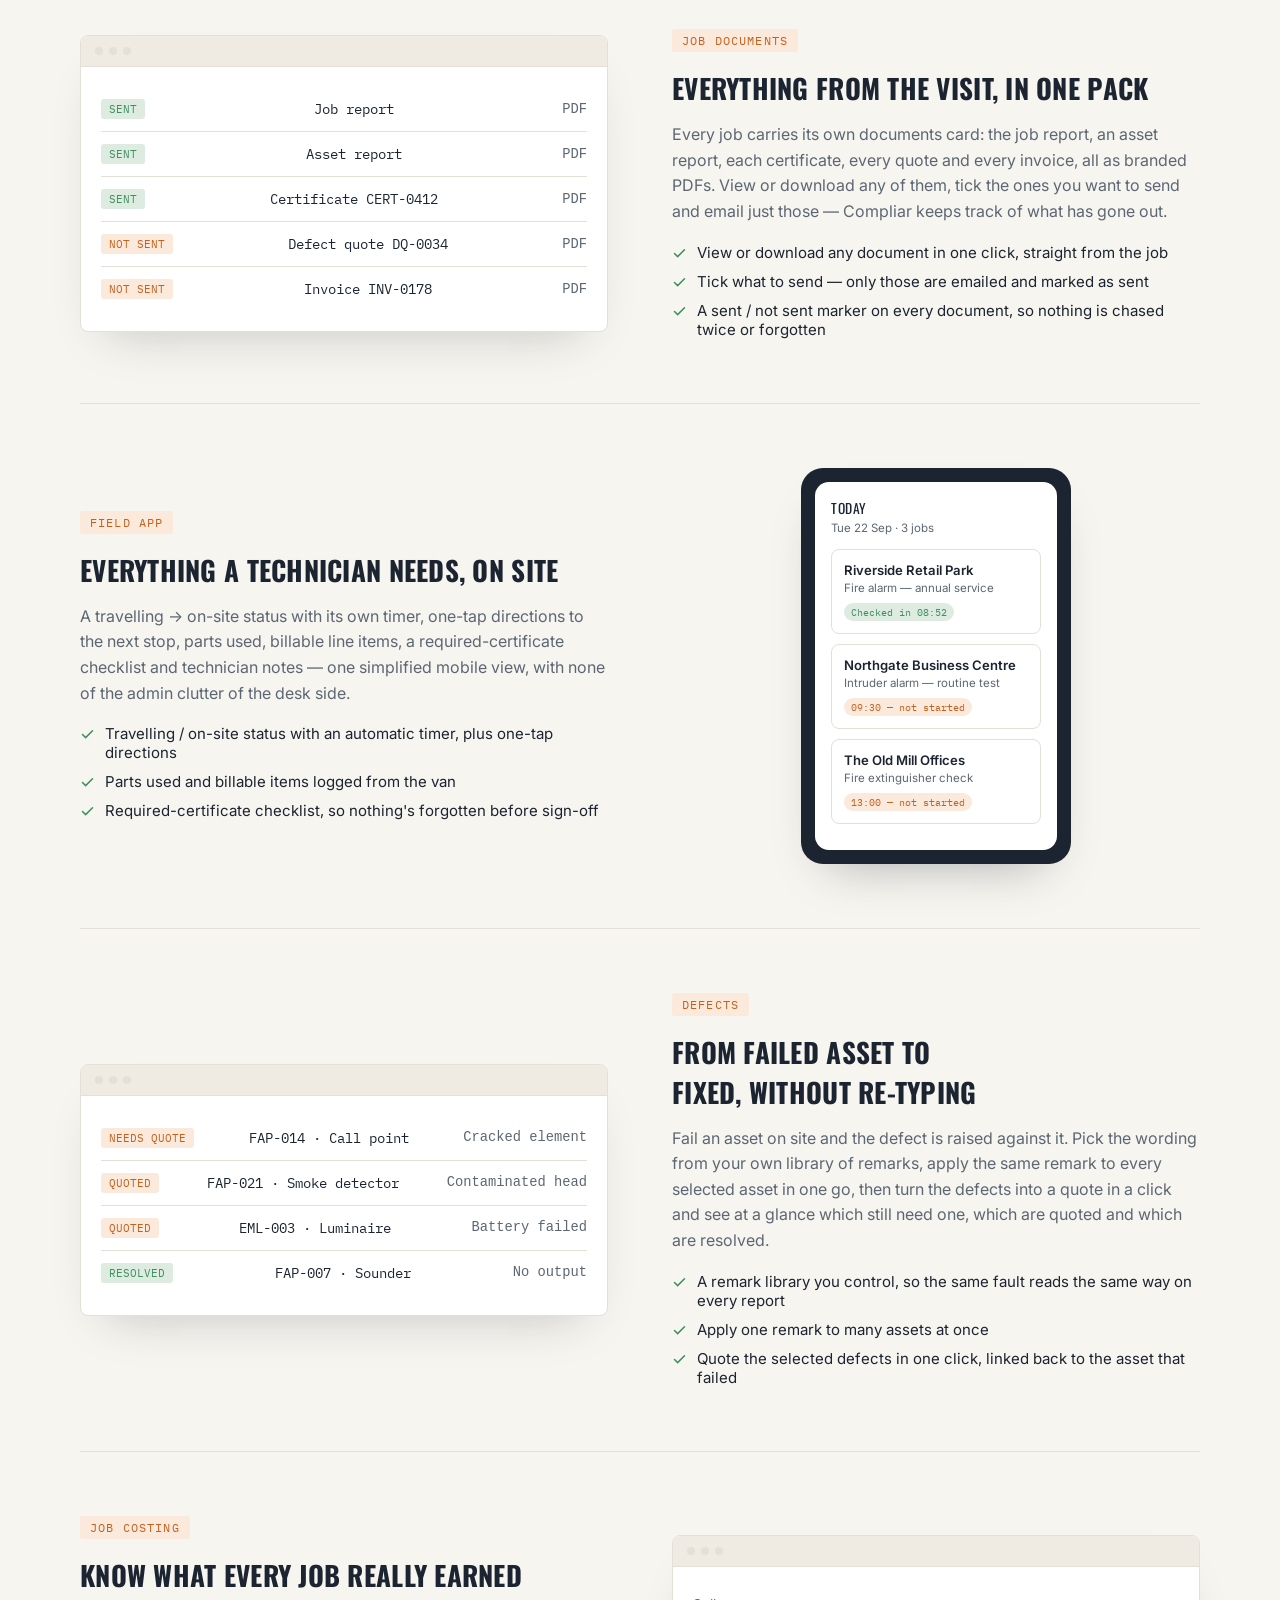
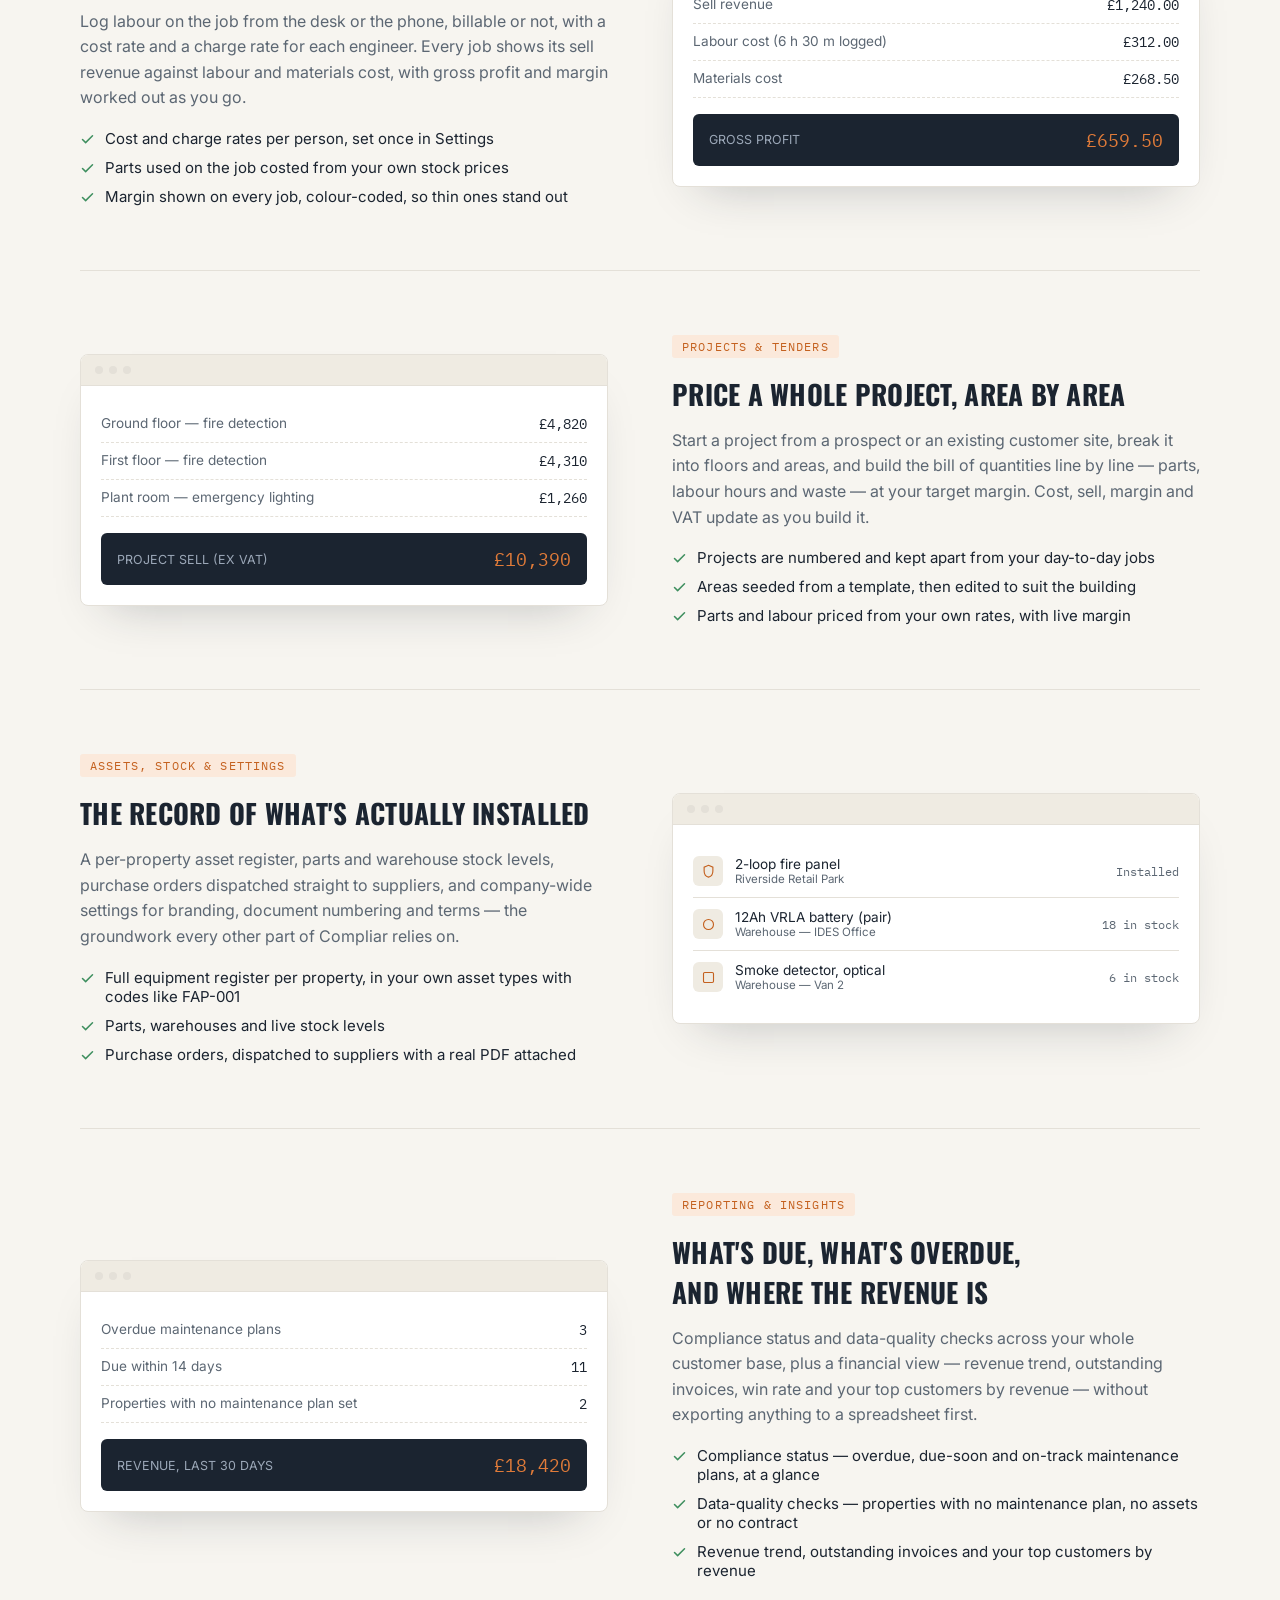
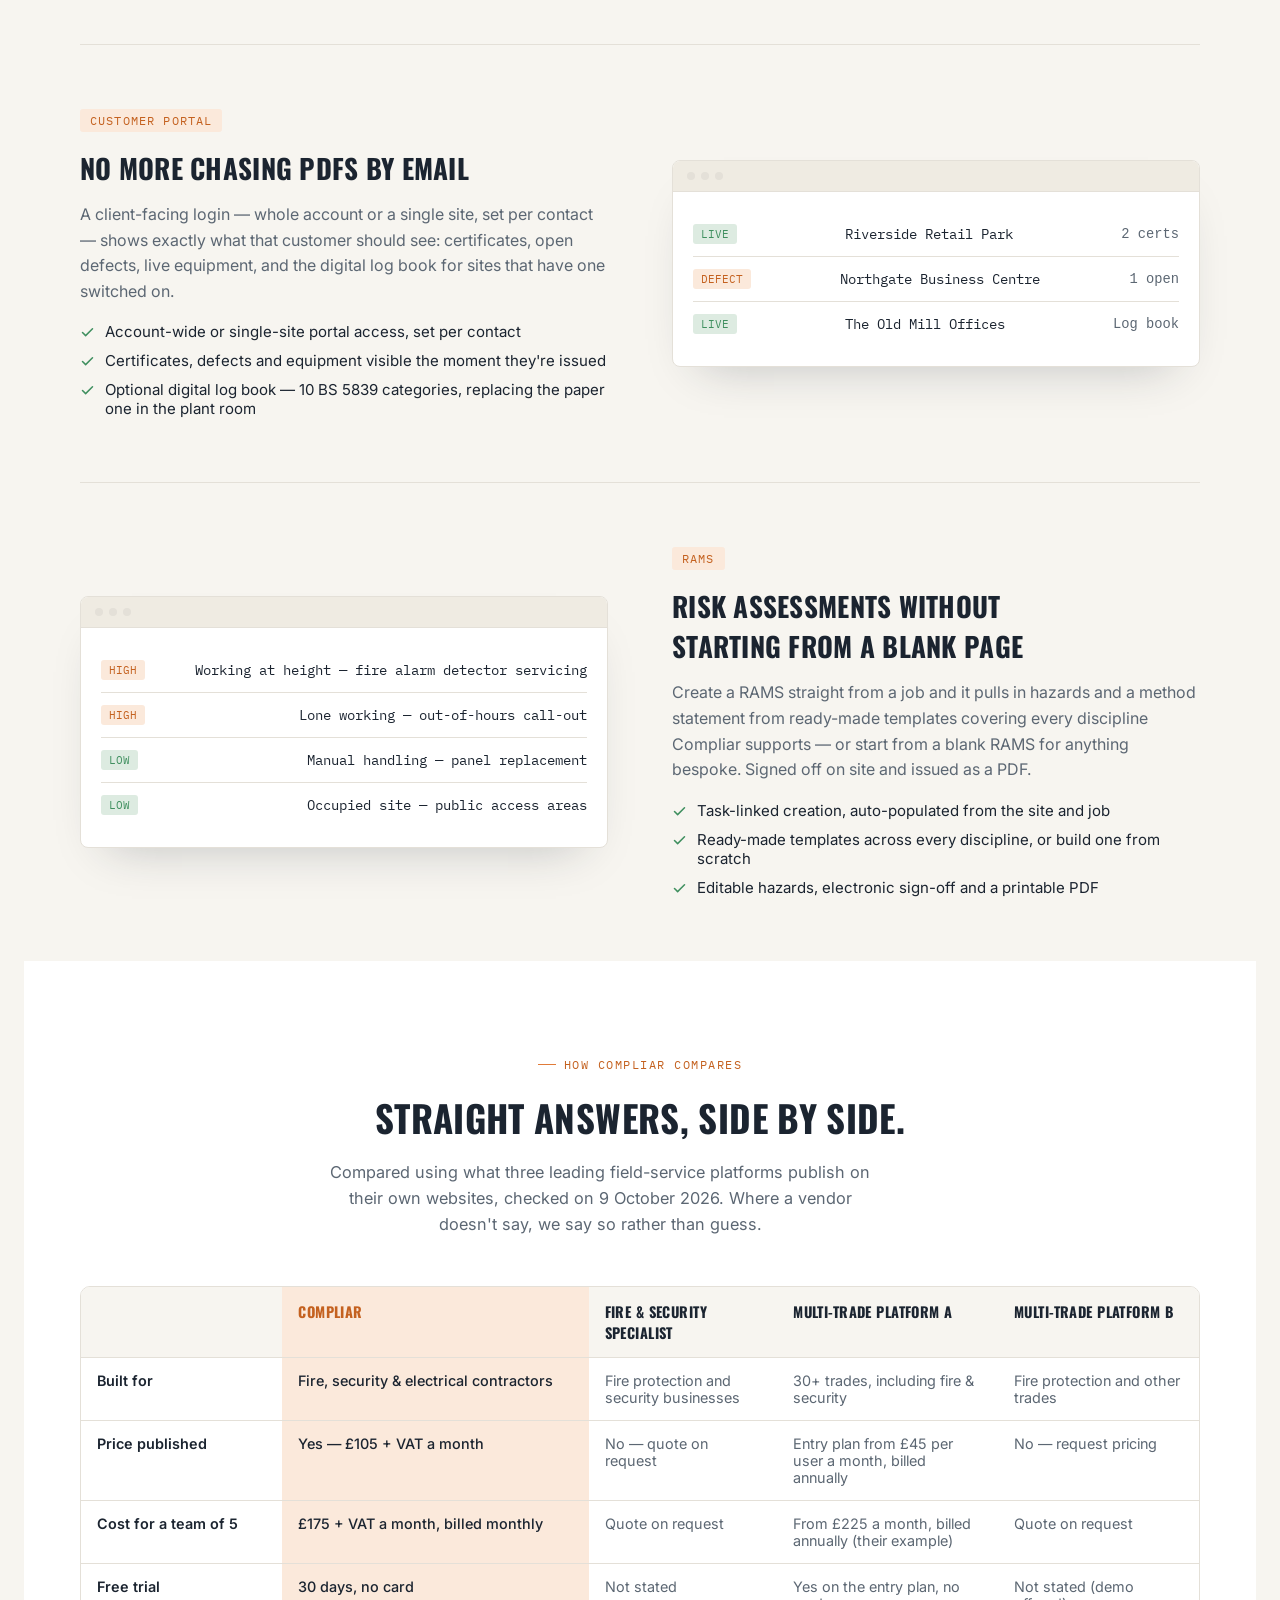
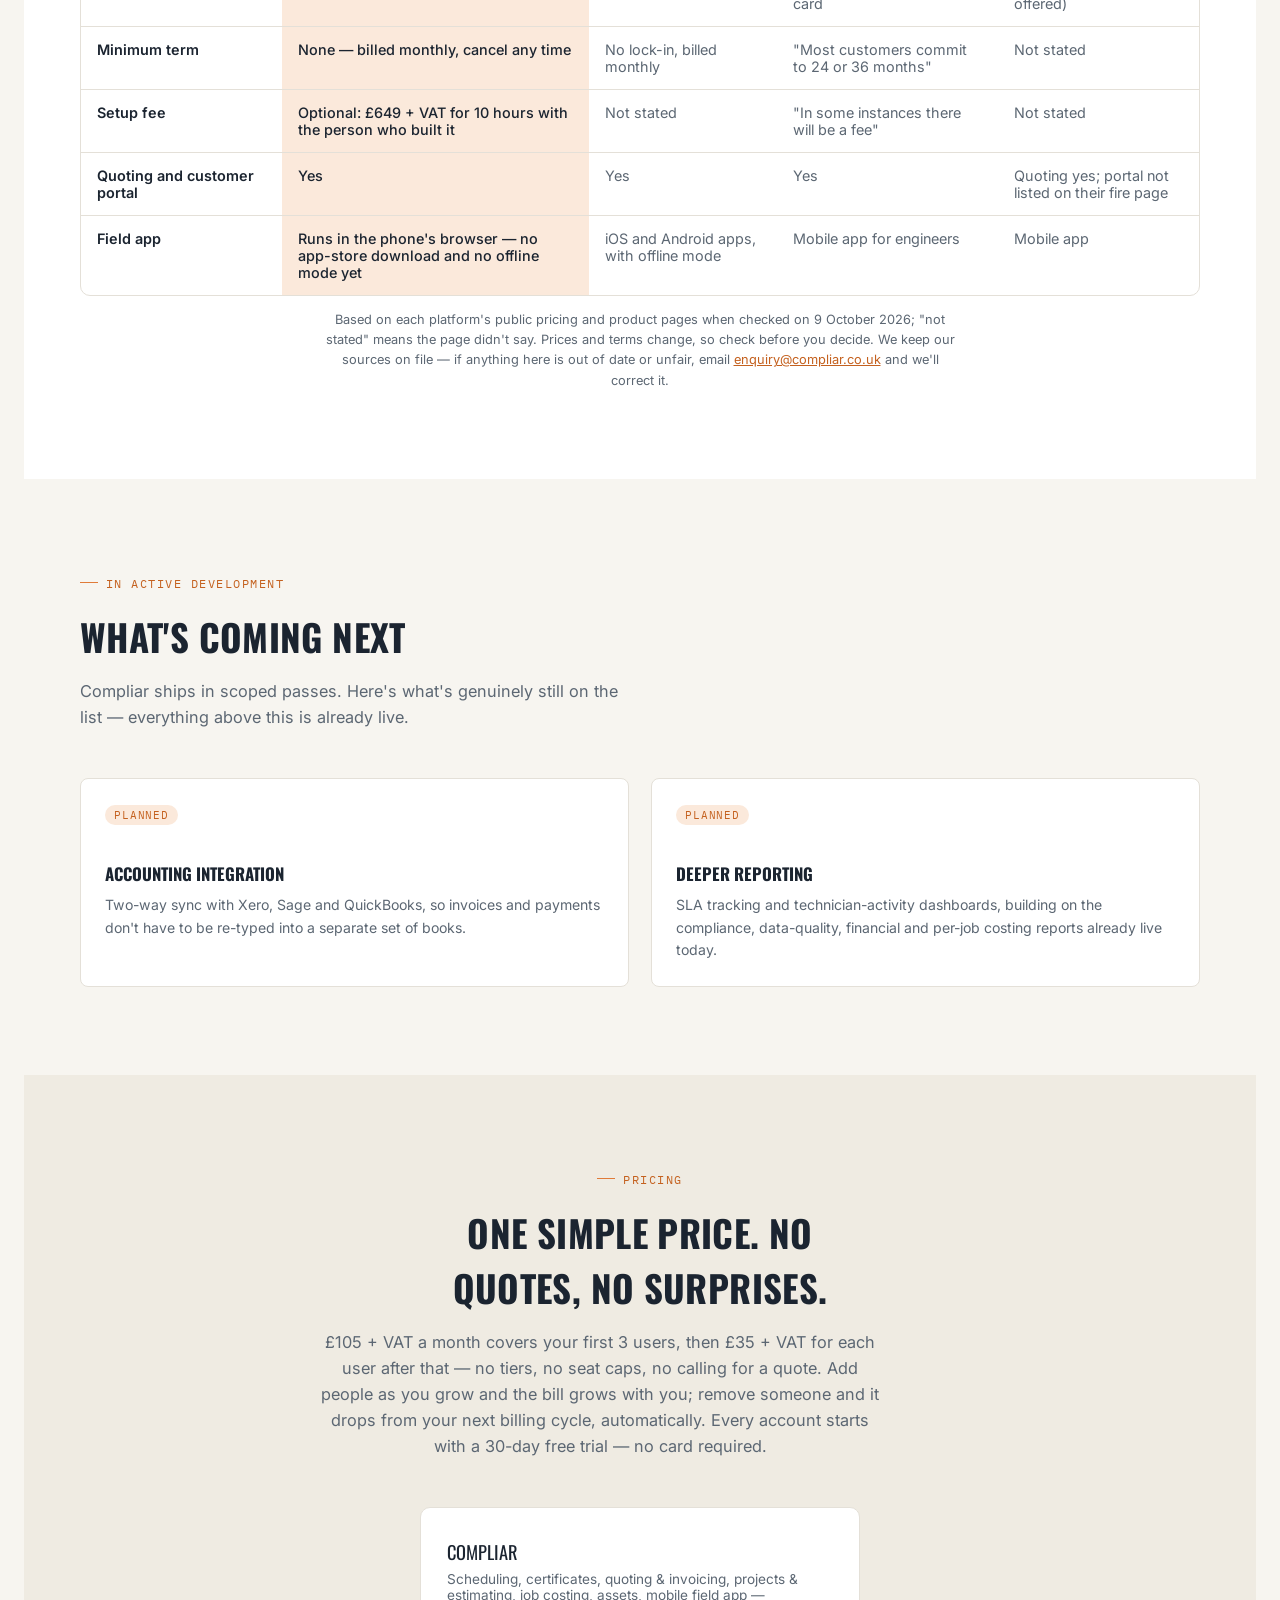
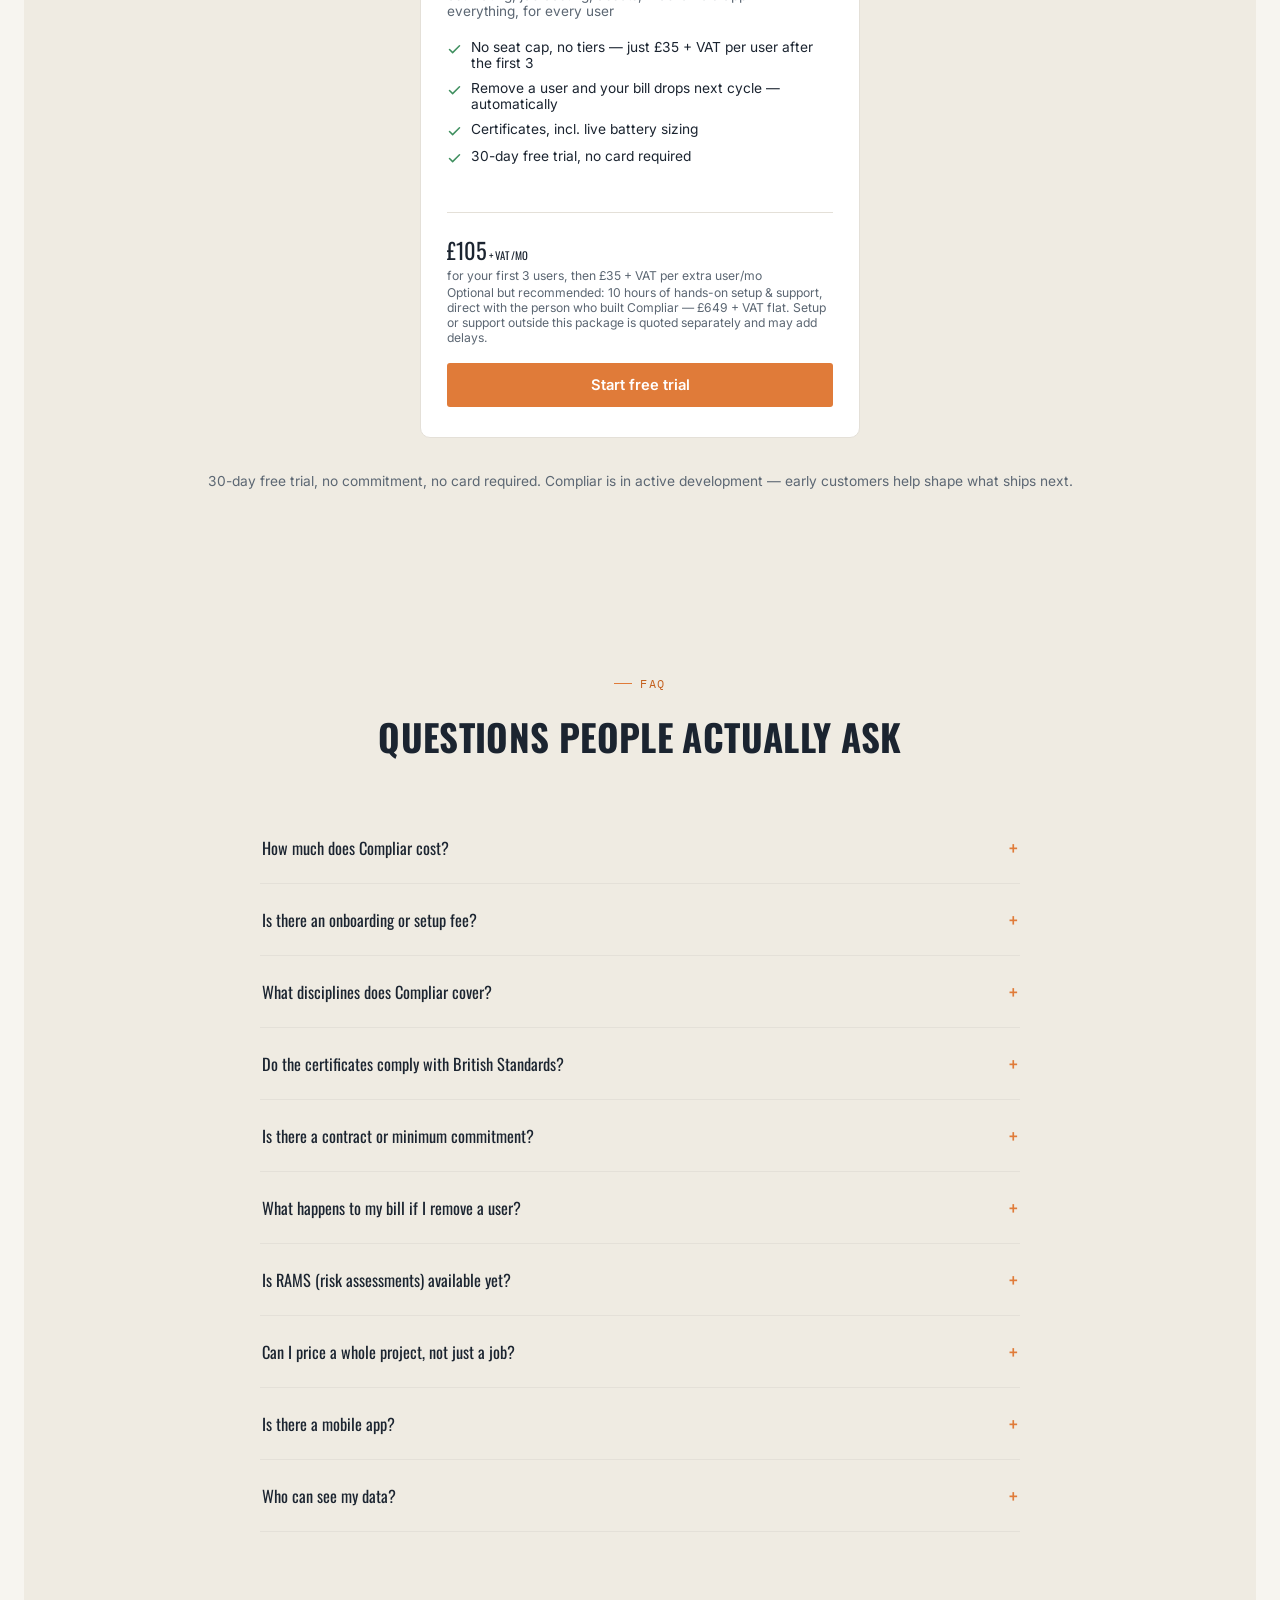
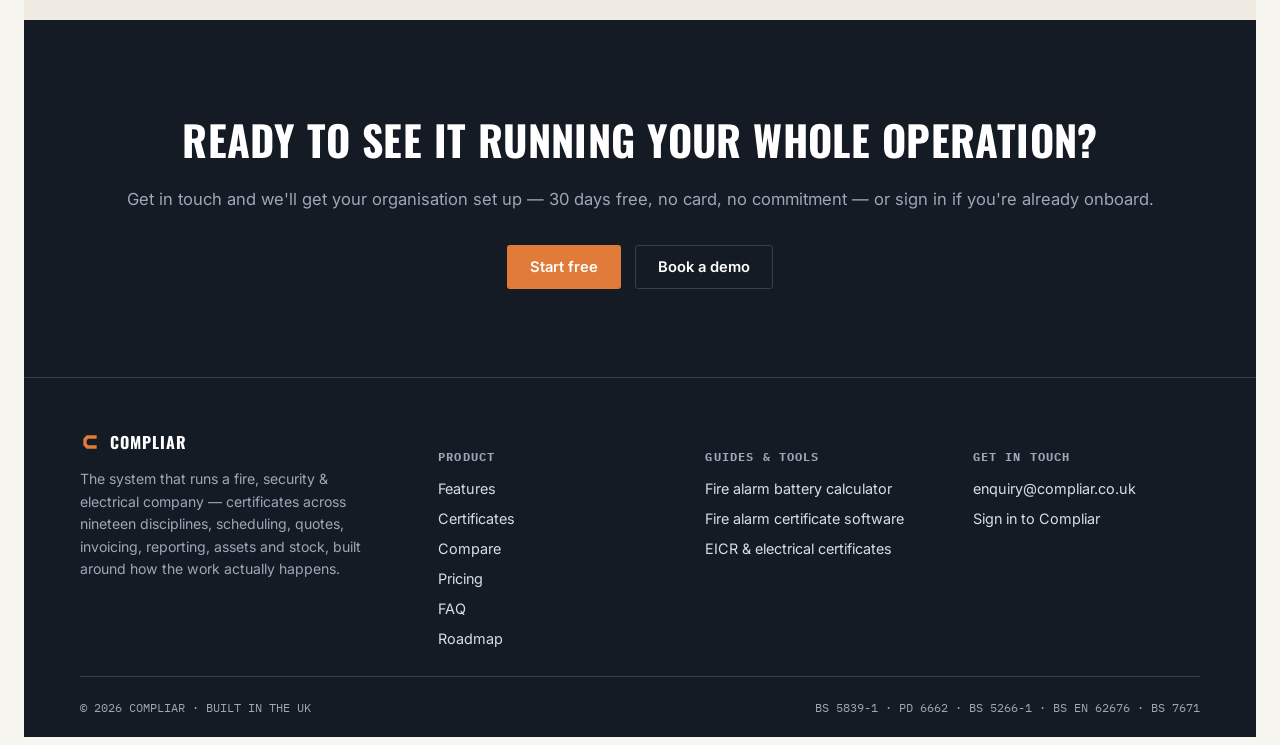
==== commit c16b2ab4: "Link homepage to guide pages and add guides footer column" ====
--- a/index.html
+++ b/index.html
@@ -472,8 +472,9 @@
 
   /* footer */
   footer{background:var(--navy-3);border-top:1px solid var(--line-on-navy);color:var(--muted-on-navy);}
-  .foot-grid{display:grid;grid-template-columns:1.4fr 1fr 1fr;gap:40px;padding-block:52px 28px;}
-  @media (max-width:760px){.foot-grid{grid-template-columns:1fr;gap:32px;}}
+  .foot-grid{display:grid;grid-template-columns:1.4fr 1fr 1fr 1fr;gap:40px;padding-block:52px 28px;}
+  @media (max-width:900px){.foot-grid{grid-template-columns:1fr 1fr;}}
+  @media (max-width:560px){.foot-grid{grid-template-columns:1fr;gap:32px;}}
   .foot-brand{display:flex;align-items:center;gap:10px;color:#fff;font-family:'Oswald',sans-serif;font-weight:700;letter-spacing:0.06em;text-transform:uppercase;margin-bottom:14px;}
   .foot-col h5{font-family:'IBM Plex Mono',monospace;font-size:0.72rem;letter-spacing:0.1em;text-transform:uppercase;color:var(--muted-on-navy);margin-bottom:14px;}
   .foot-col ul{list-style:none;margin:0;padding:0;display:flex;flex-direction:column;gap:10px;}
@@ -534,7 +535,7 @@
           <div class="calc-title">Battery sizing</div>
           <div class="calc-badge">BS 5839-1:2025 Annex E</div>
         </div>
-        <div class="calc-desc">Try the calculator built into every Compliar fire alarm certificate.</div>
+        <div class="calc-desc">Try the calculator built into every Compliar fire alarm certificate. <a href="/fire-alarm-battery-calculator/" style="color:var(--orange);">Full calculator</a></div>
 
         <div class="calc-row">
           <label>Quiescent current <span class="val"><span id="iqVal">180</span> mA</span></label>
@@ -645,6 +646,7 @@
             <li><svg width="15" height="15" viewBox="0 0 24 24" fill="none"><path d="M4 12l5 5L20 6" stroke="currentColor" stroke-width="2.4" stroke-linecap="round" stroke-linejoin="round"/></svg>Auto battery sizing and fire-risk scoring, calculated as you fill the form</li>
             <li><svg width="15" height="15" viewBox="0 0 24 24" fill="none"><path d="M4 12l5 5L20 6" stroke="currentColor" stroke-width="2.4" stroke-linecap="round" stroke-linejoin="round"/></svg>Clean, read-only print view and a full issued-certificate history</li>
           </ul>
+          <p style="margin-top:18px;font-size:0.92rem;">See the full certificate sets: <a href="/fire-alarm-certificate-software/" style="color:var(--orange-deep);">fire alarm</a> and <a href="/eicr-and-electrical-certificate-software/" style="color:var(--orange-deep);">electrical (EICR)</a>.</p>
         </div>
         <div class="feat-visual">
           <div class="mock">
@@ -1125,6 +1127,14 @@
       </ul>
     </div>
     <div class="foot-col">
+      <h5>Guides &amp; tools</h5>
+      <ul>
+        <li><a href="/fire-alarm-battery-calculator/">Fire alarm battery calculator</a></li>
+        <li><a href="/fire-alarm-certificate-software/">Fire alarm certificate software</a></li>
+        <li><a href="/eicr-and-electrical-certificate-software/">EICR &amp; electrical certificates</a></li>
+      </ul>
+    </div>
+    <div class="foot-col">
       <h5>Get in touch</h5>
       <ul>
         <li><a href="mailto:enquiry@compliar.co.uk">enquiry@compliar.co.uk</a></li>
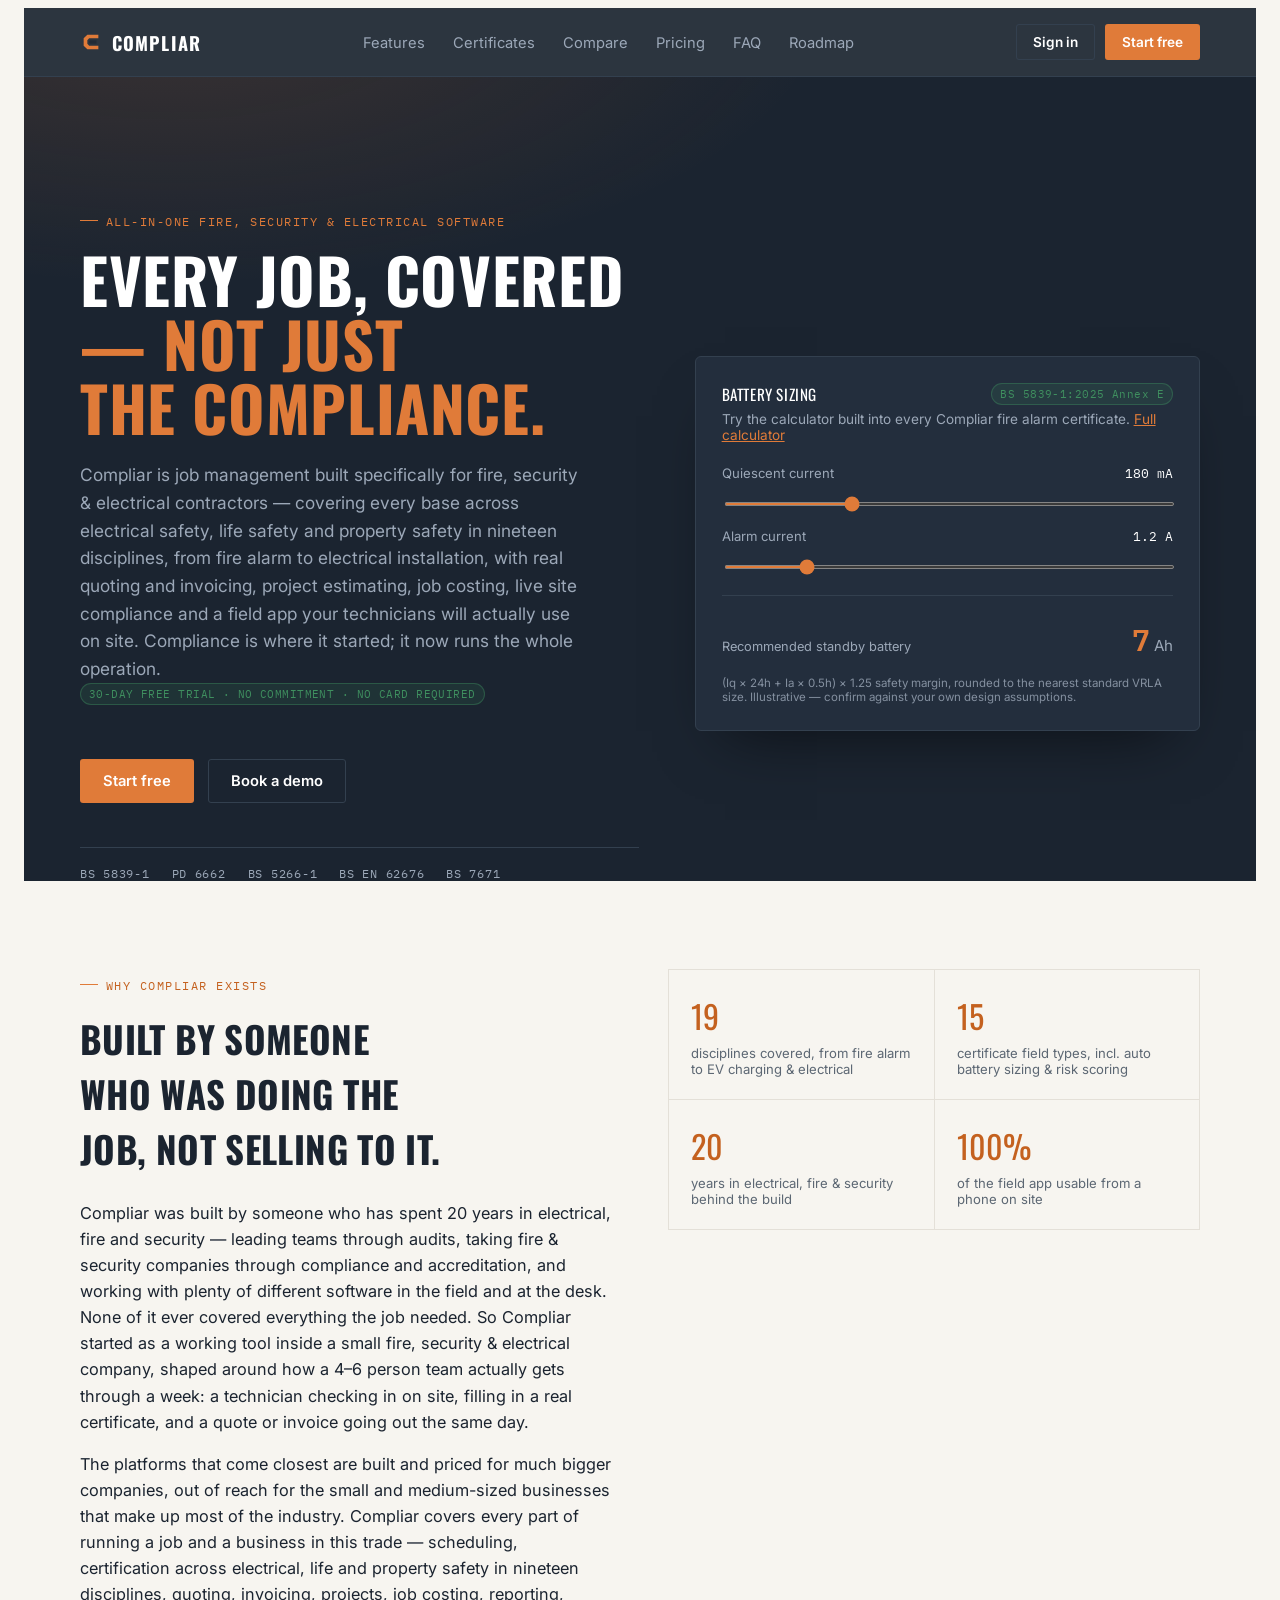
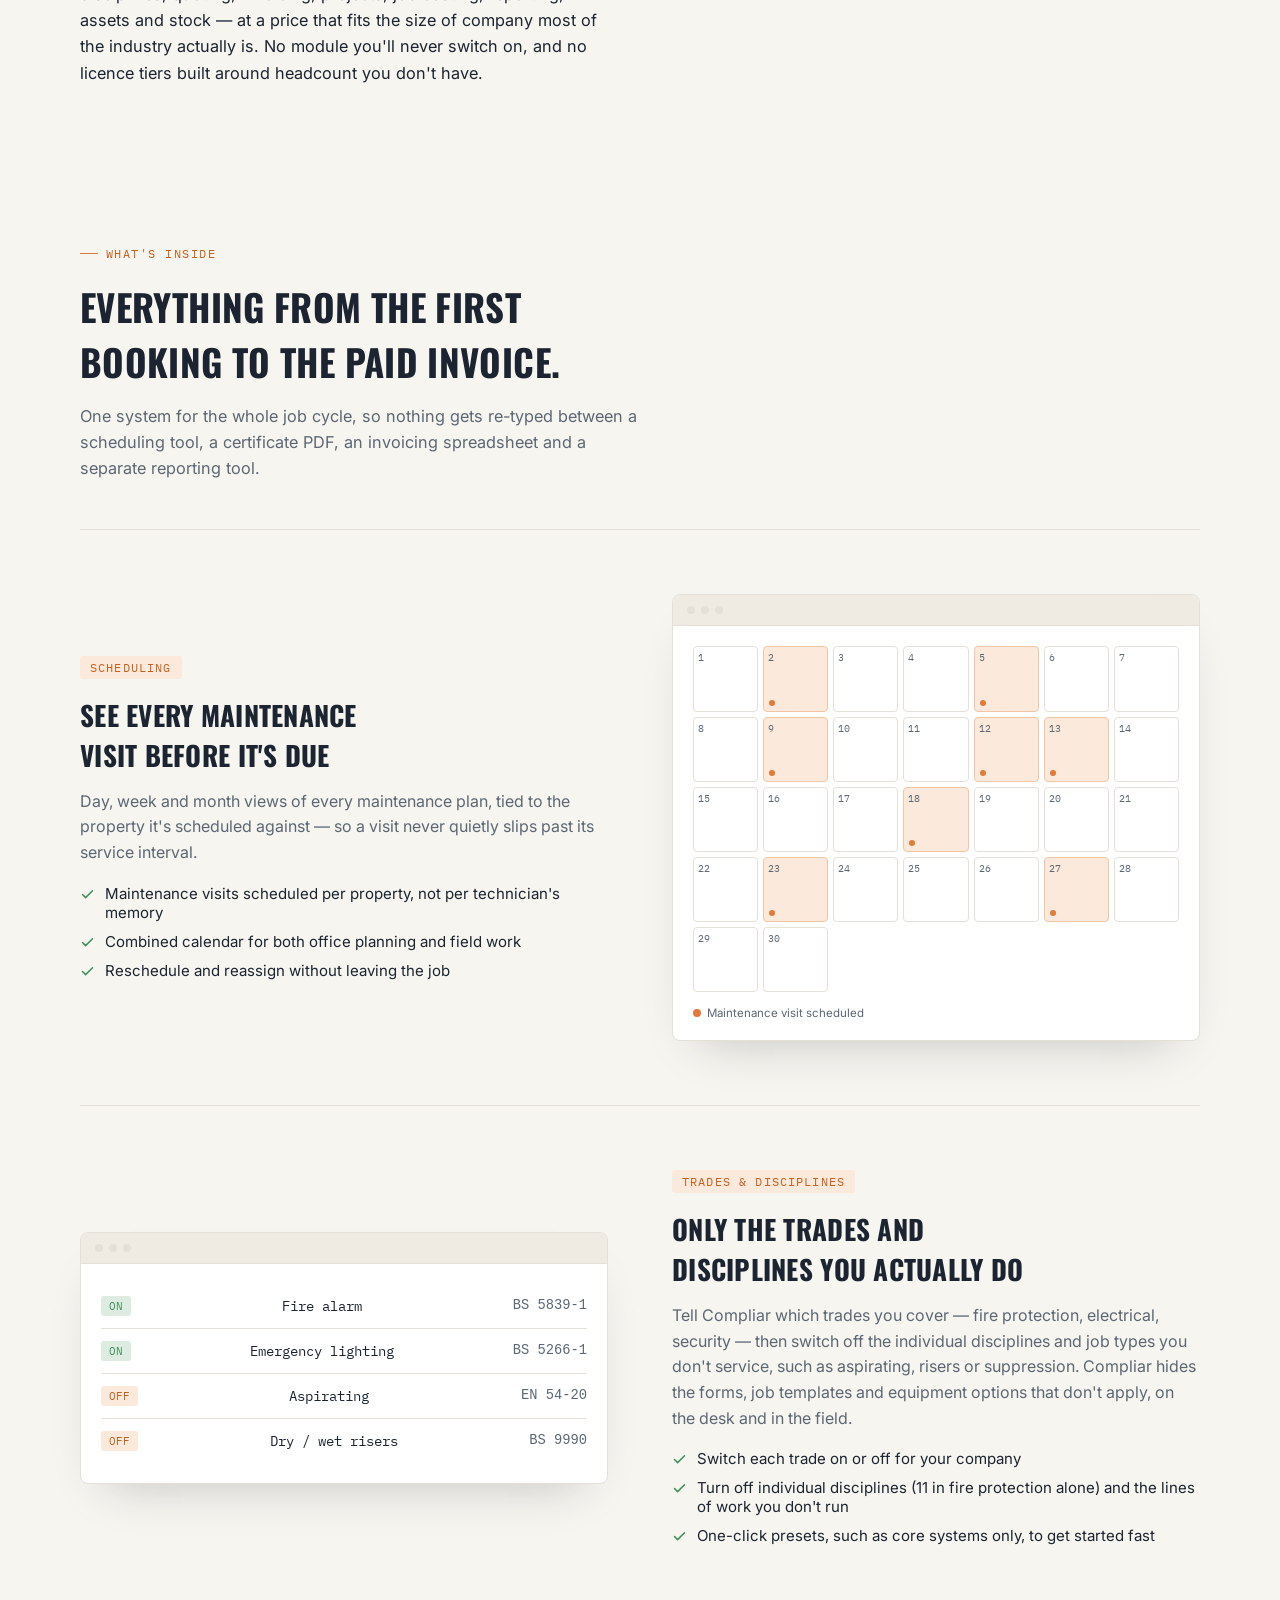
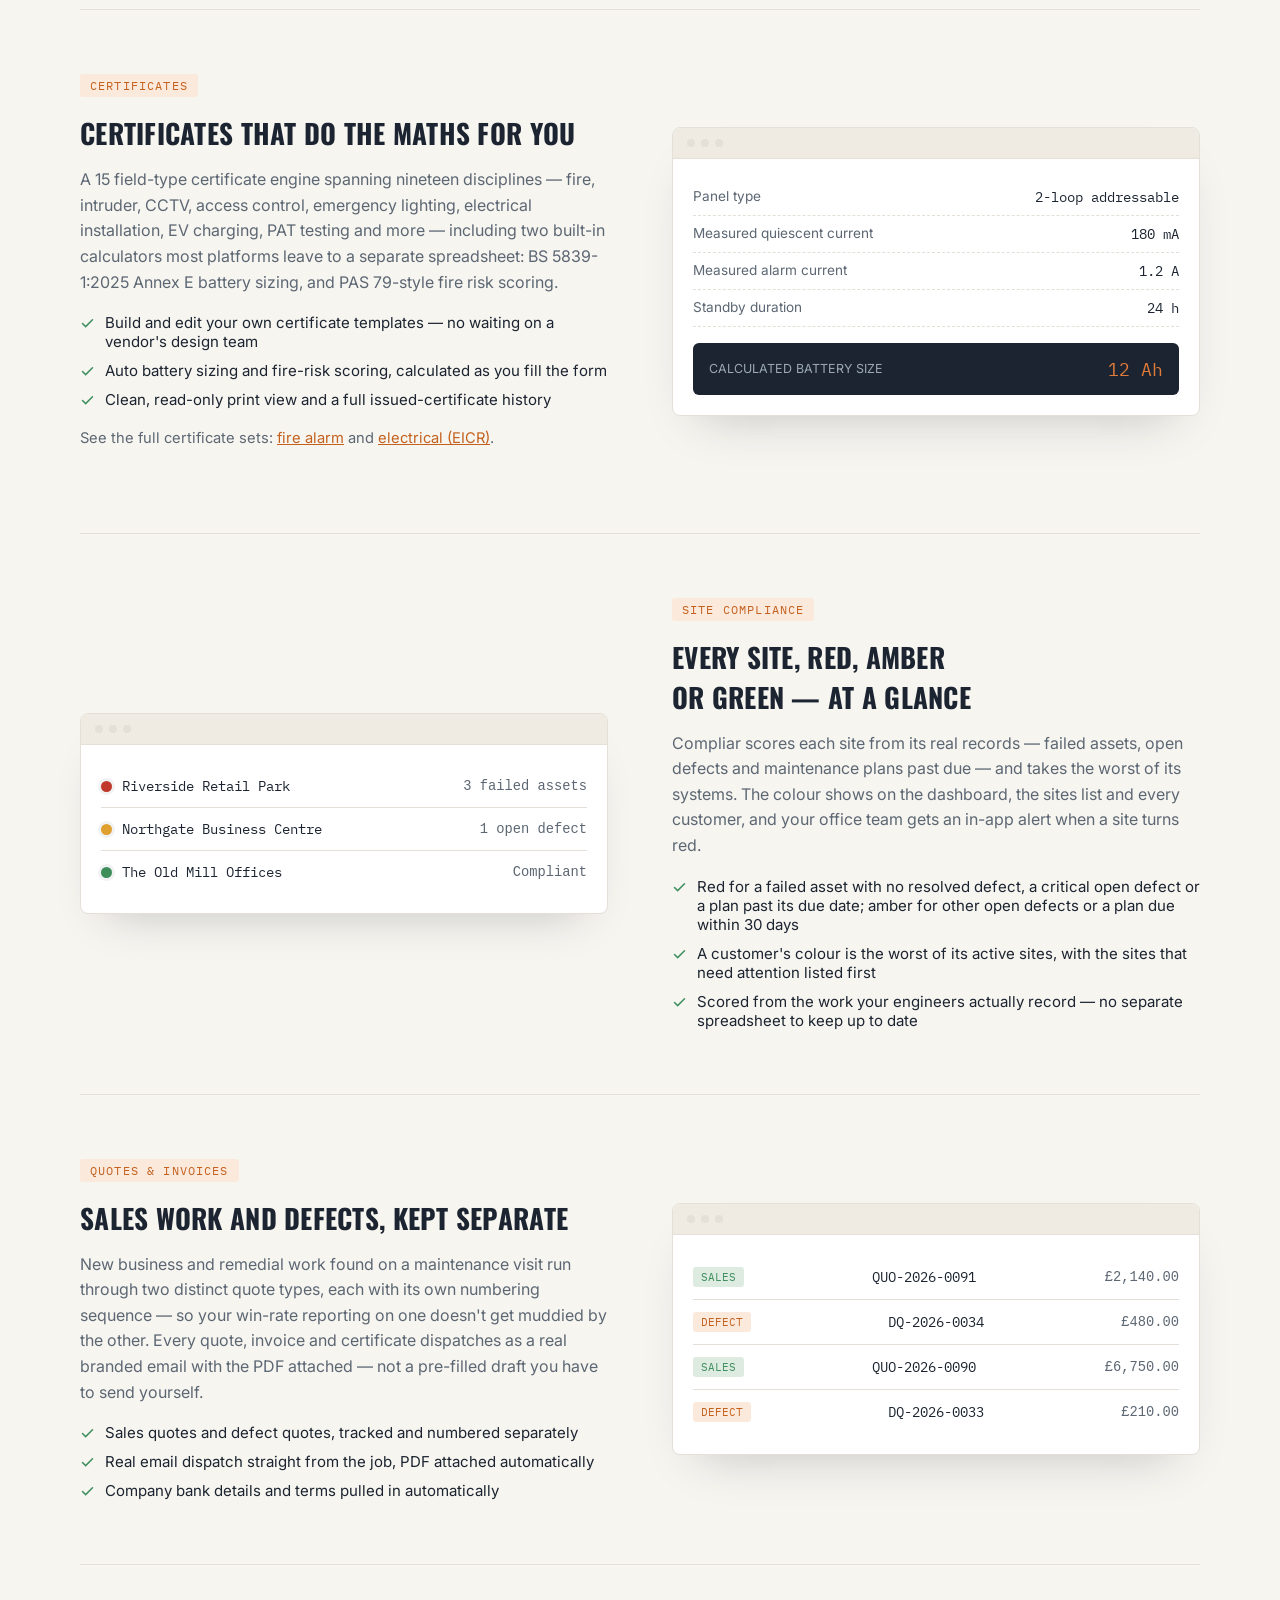
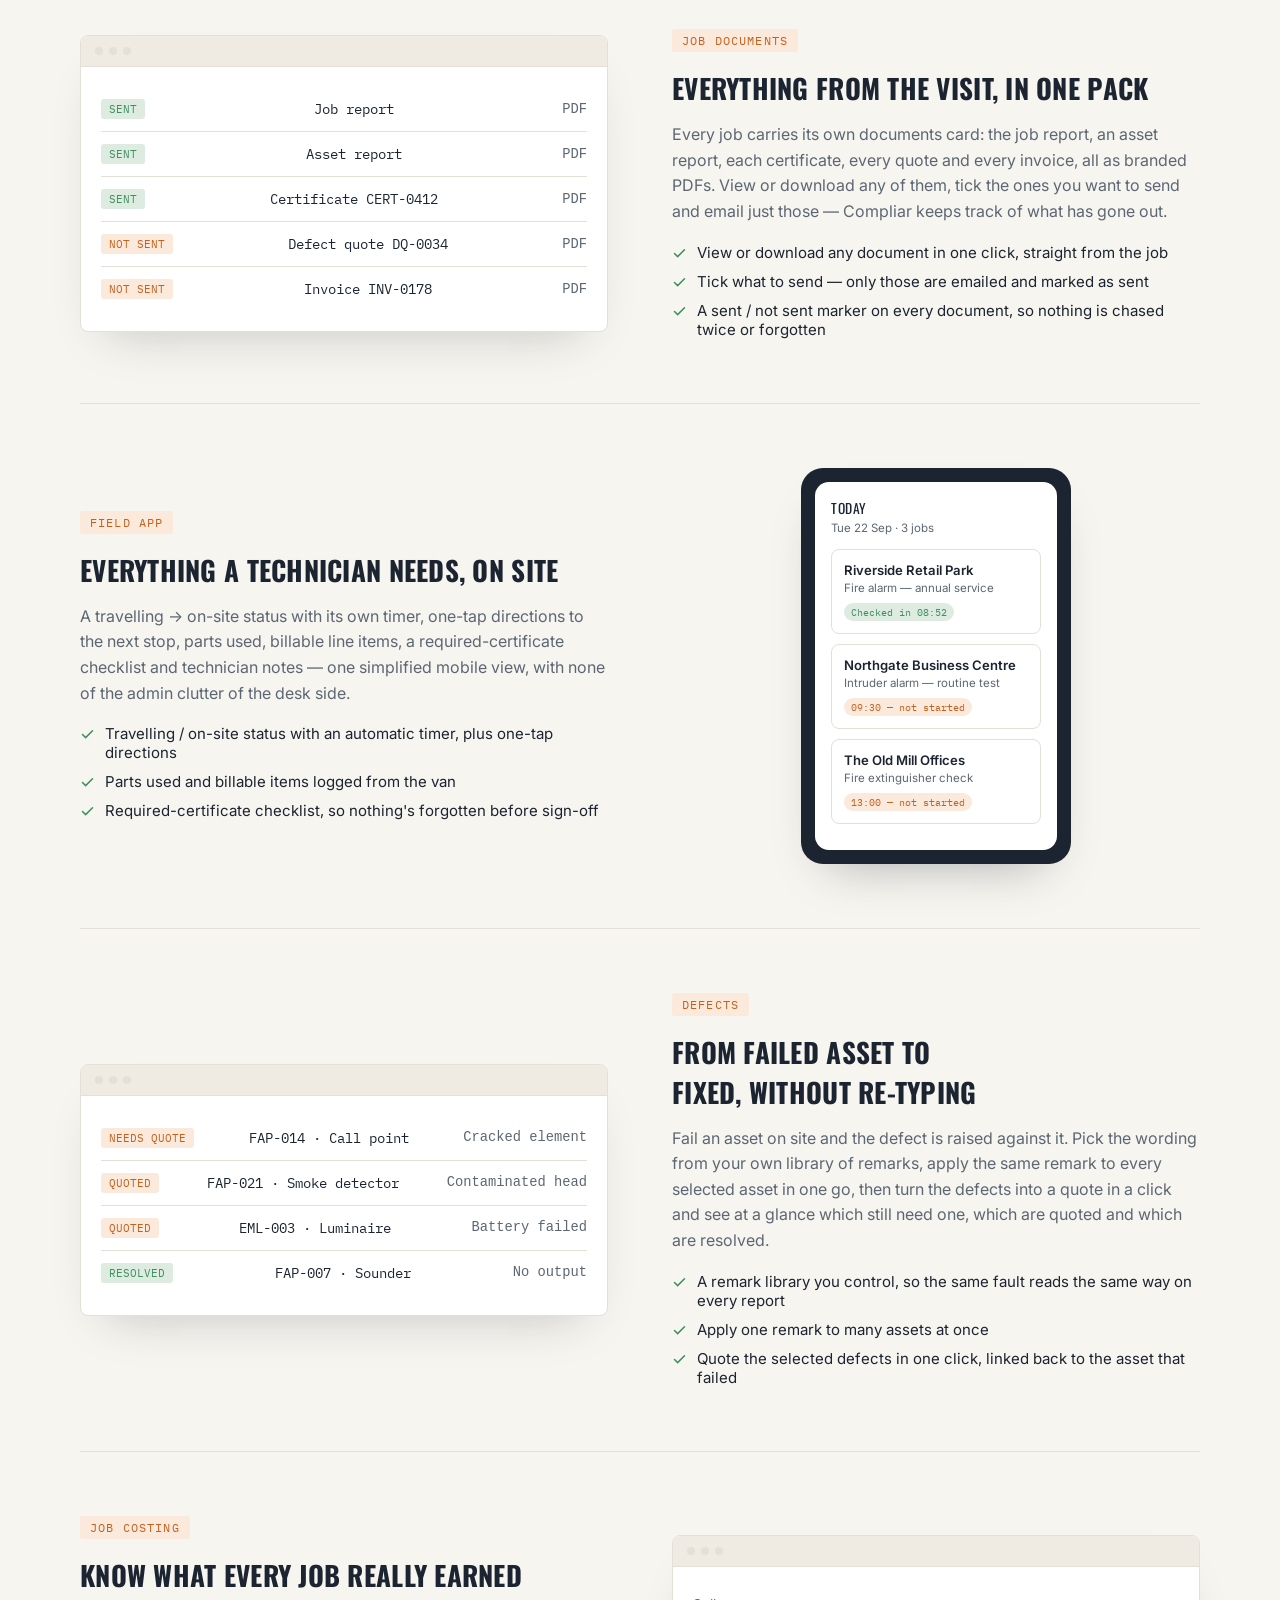
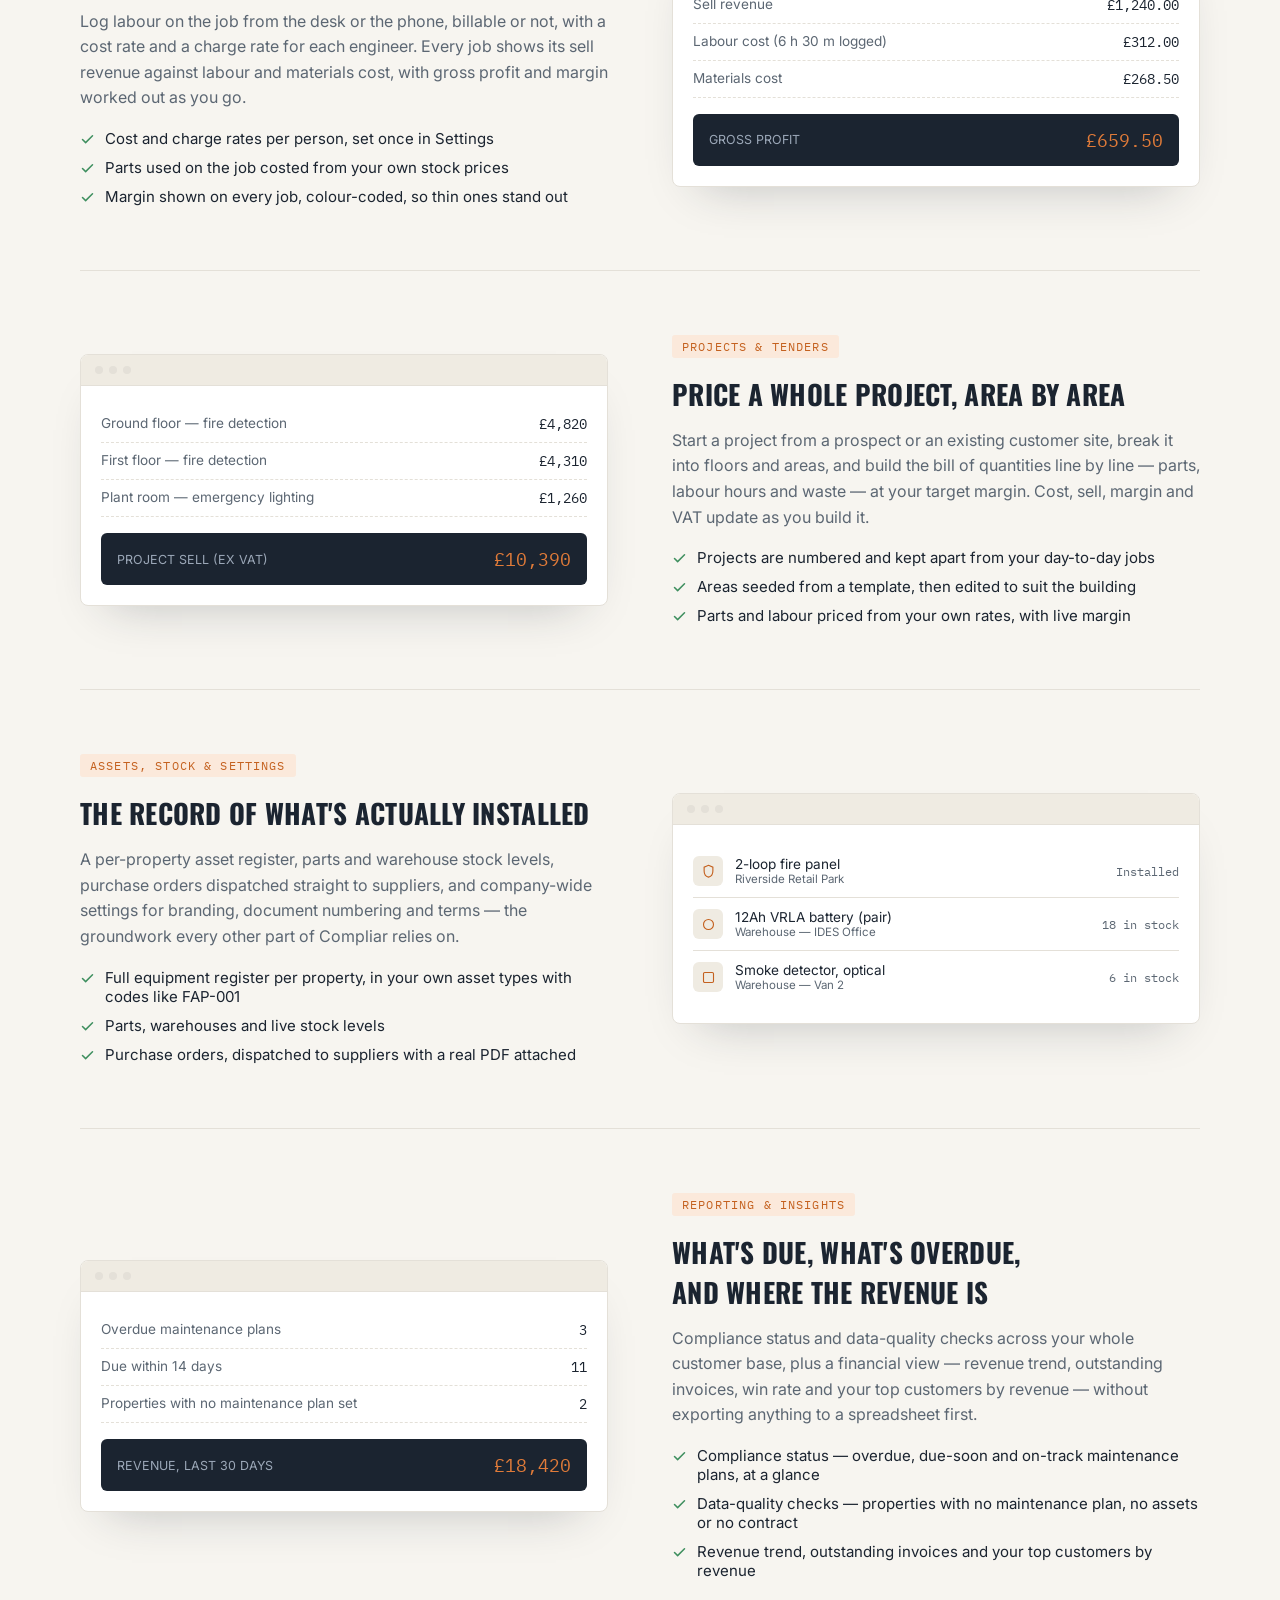
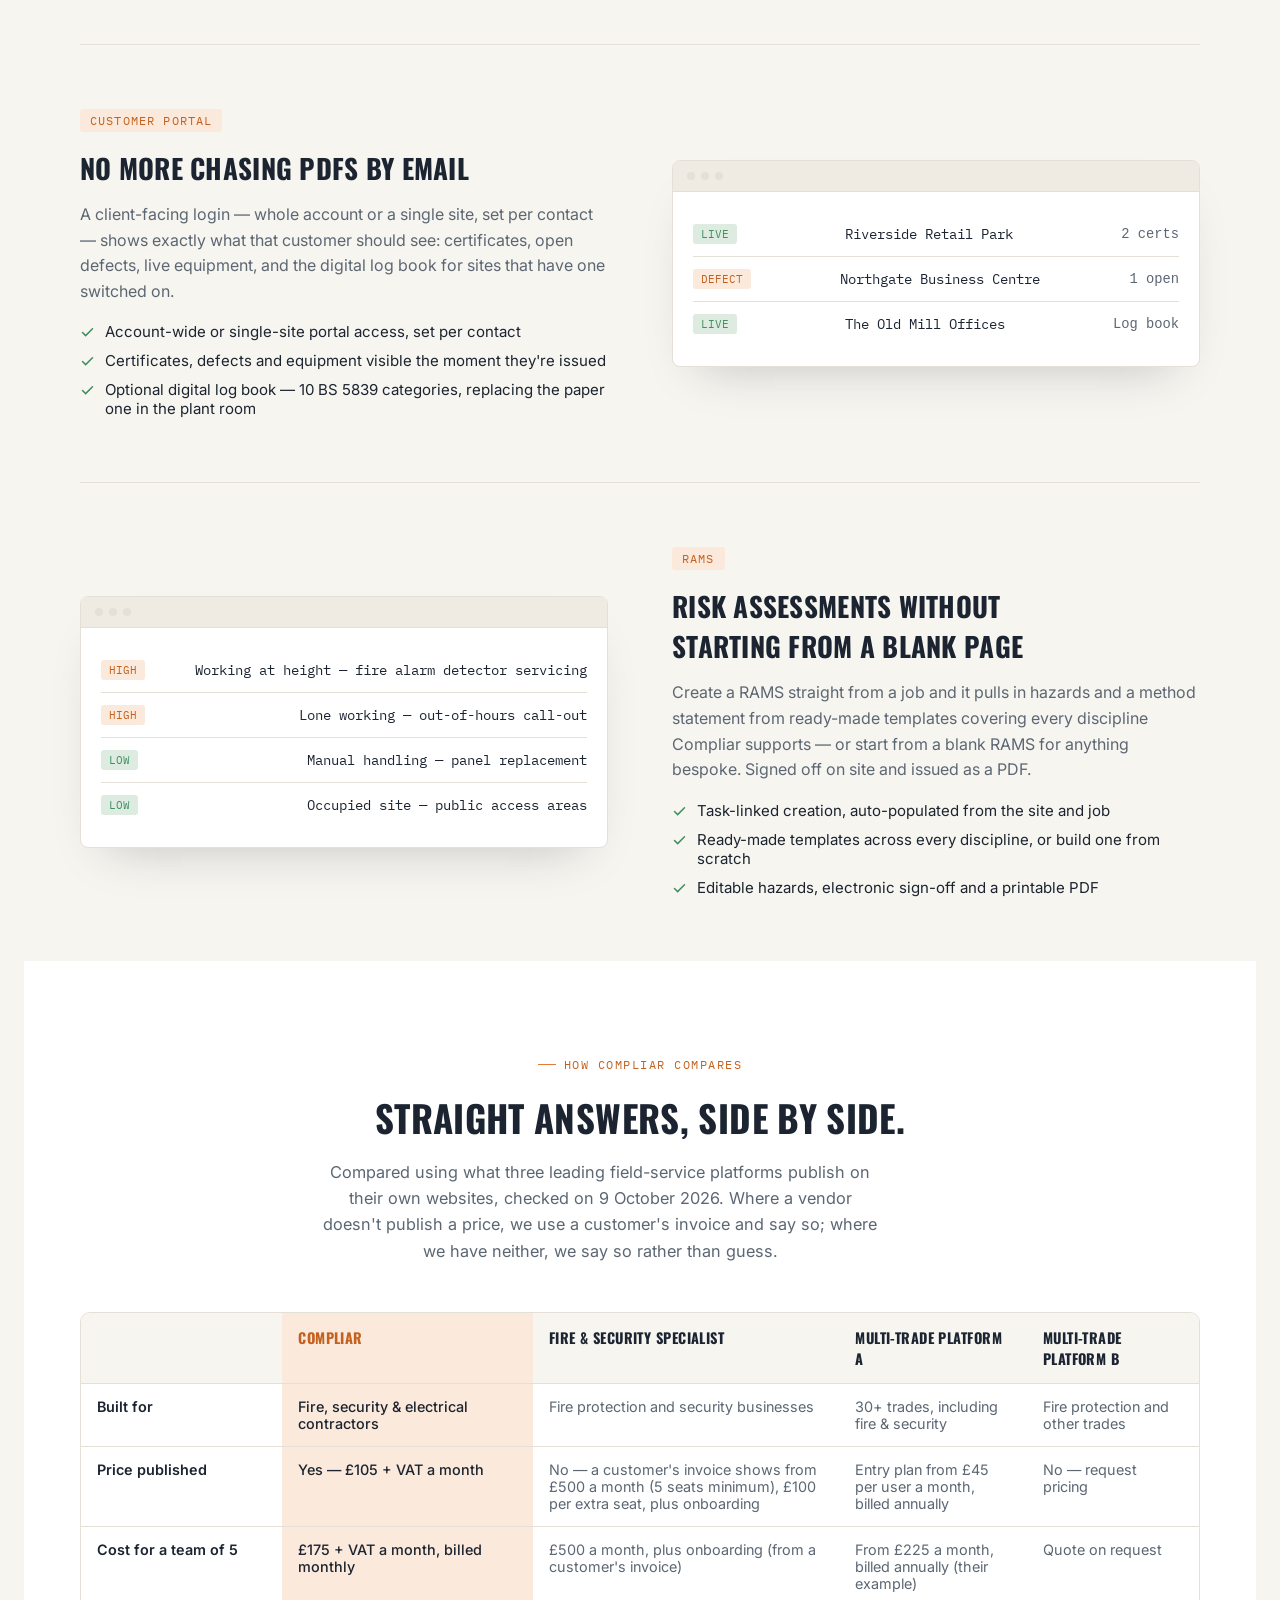
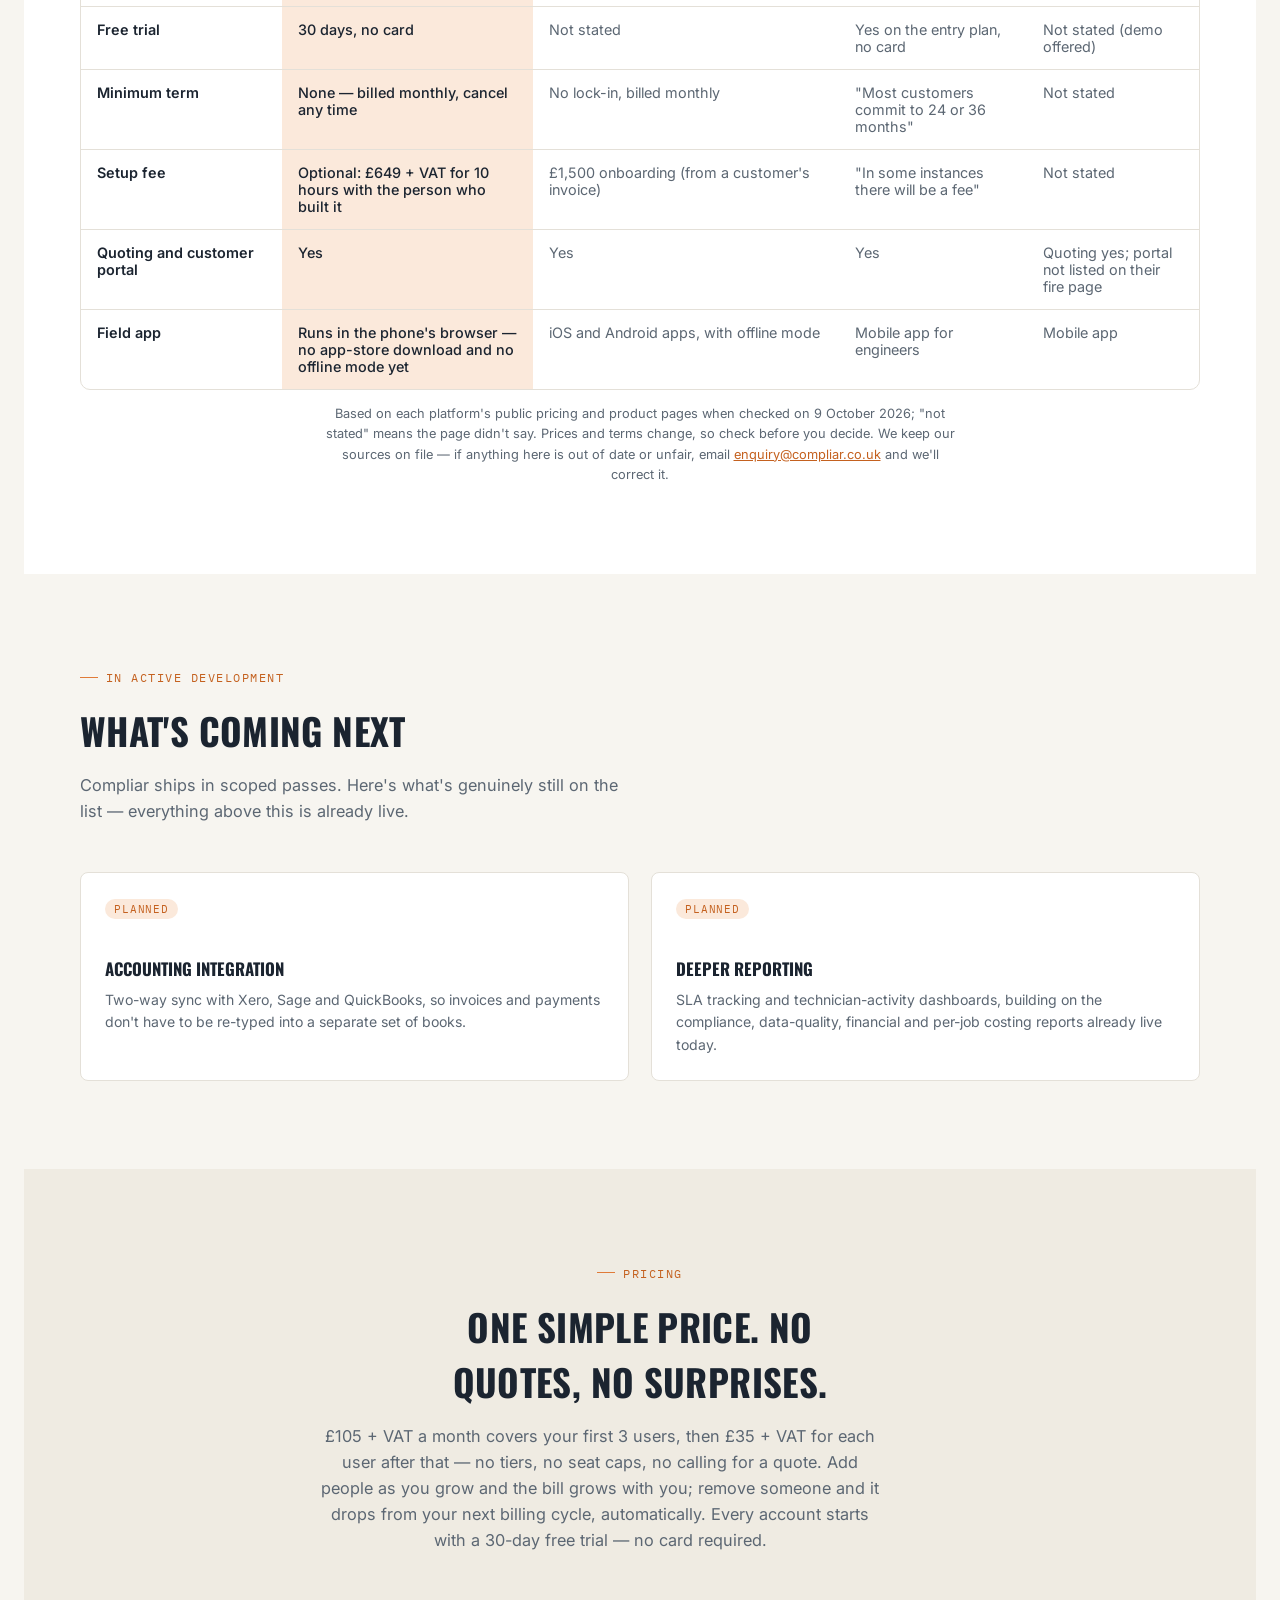
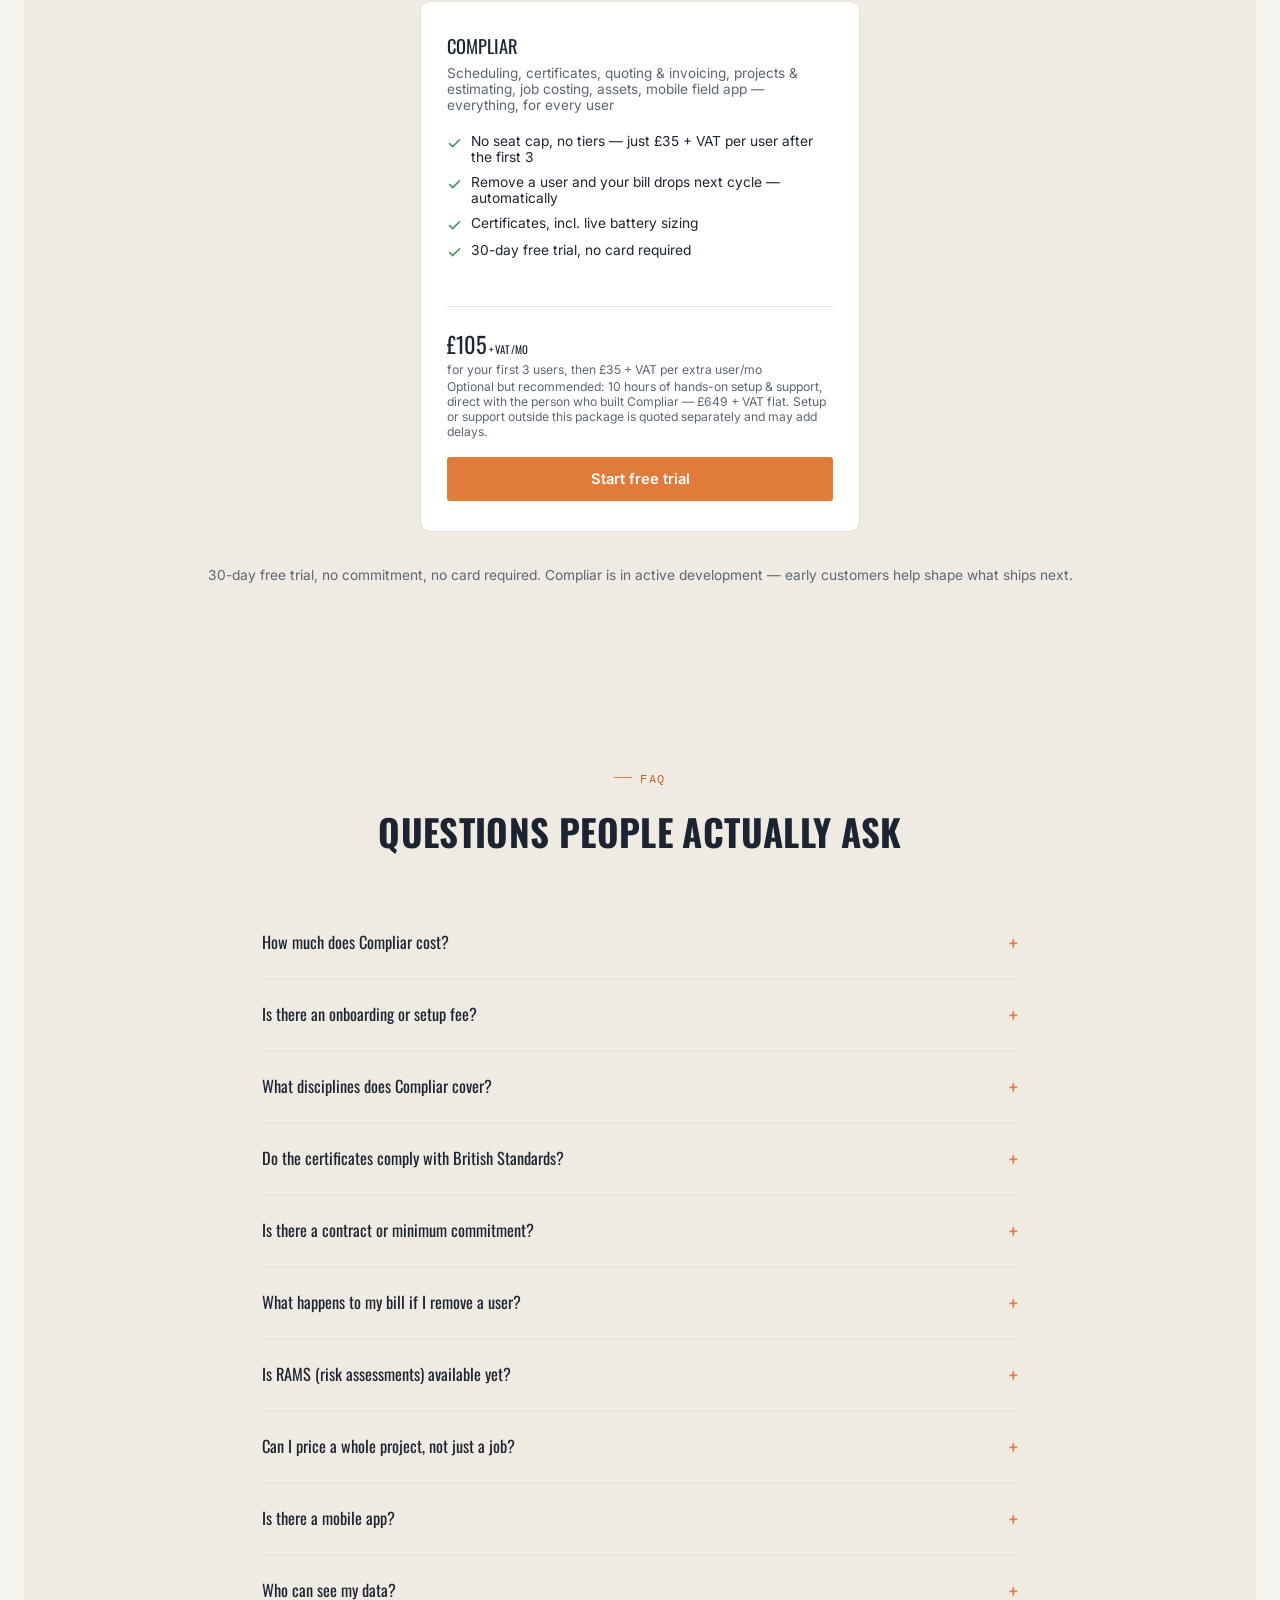
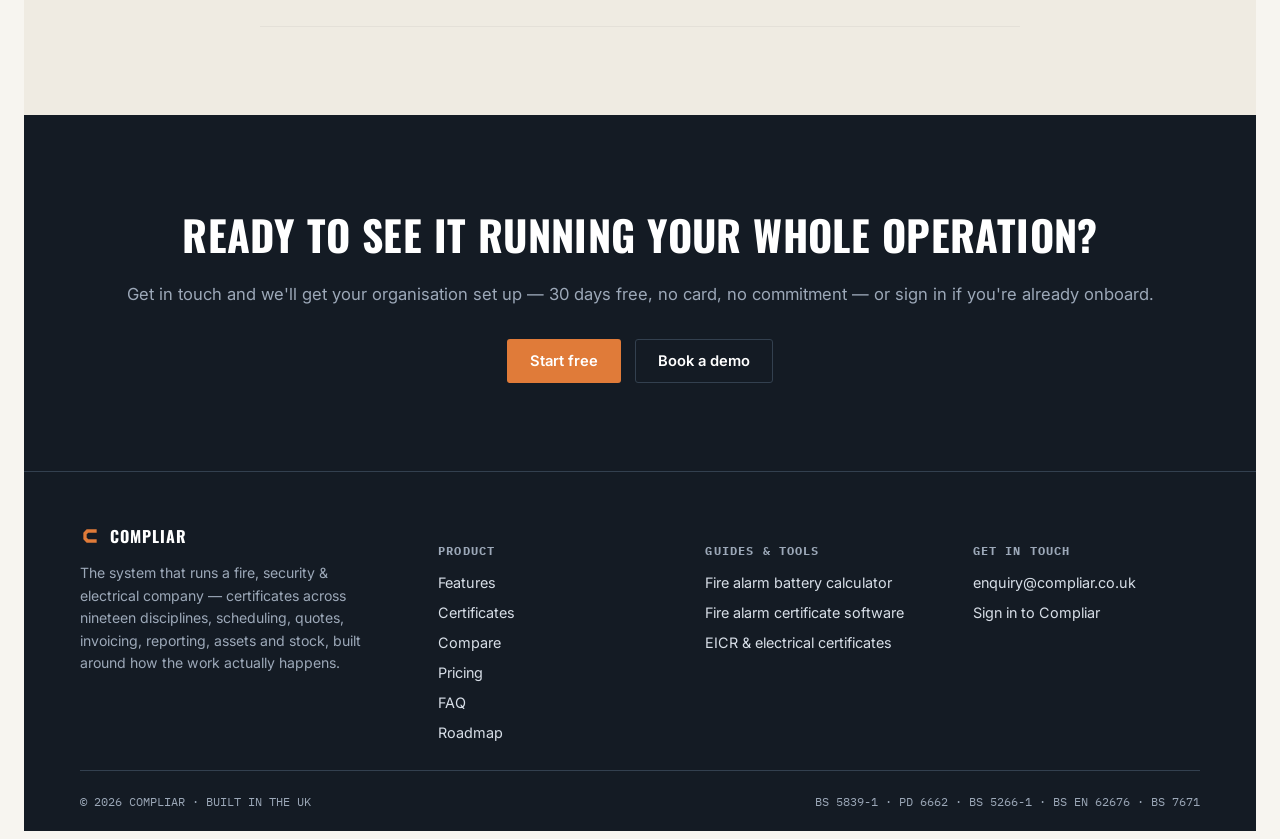
==== commit 832211ff: "Comparison table: show a customer-invoice price for the fire & security specialist column Price row," ====
--- a/index.html
+++ b/index.html
@@ -2,7 +2,7 @@
 <html lang="en">
 <meta charset="UTF-8">
 <meta name="viewport" content="width=device-width, initial-scale=1">
-<title>Compliar — Software for fire, security &amp; electrical contractors</title>
+<title>Compliar — Fire, Security &amp; Electrical Contractor Software</title>
 <meta name="description" content="Scheduling, certificates in 19 disciplines, quotes, invoices, projects and job costing for UK fire, security and electrical contractors. £105 + VAT a month for 3 users. 30-day free trial.">
 <link rel="canonical" href="https://compliar.co.uk/">
 <meta name="theme-color" content="#1B2430">
@@ -12,7 +12,12 @@
 <meta property="og:title" content="Compliar — Software for fire, security &amp; electrical contractors">
 <meta property="og:description" content="Scheduling, certificates in 19 disciplines, quotes, invoices, projects and job costing for UK fire, security and electrical contractors. £105 + VAT a month for 3 users. 30-day free trial.">
 <meta property="og:url" content="https://compliar.co.uk/">
-<meta name="twitter:card" content="summary">
+<meta property="og:image" content="https://compliar.co.uk/og.png">
+<meta property="og:image:width" content="1200">
+<meta property="og:image:height" content="630">
+<meta property="og:image:alt" content="Compliar — software for fire, security and electrical contractors">
+<meta name="twitter:card" content="summary_large_image">
+<meta name="twitter:image" content="https://compliar.co.uk/og.png">
 <meta name="twitter:title" content="Compliar — Software for fire, security &amp; electrical contractors">
 <meta name="twitter:description" content="Scheduling, certificates in 19 disciplines, quotes, invoices, projects and job costing for UK fire, security and electrical contractors. £105 + VAT a month for 3 users. 30-day free trial.">
 <script type="application/ld+json">
@@ -968,18 +973,18 @@
       <div class="section-head center">
         <div class="eyebrow">How Compliar compares</div>
         <h2>Straight answers, side by side.</h2>
-        <p>Compared using what three leading field-service platforms publish on their own websites, checked on 9 October 2026. Where a vendor doesn't say, we say so rather than guess.</p>
+        <p>Compared using what three leading field-service platforms publish on their own websites, checked on 9 October 2026. Where a vendor doesn't publish a price, we use a customer's invoice and say so; where we have neither, we say so rather than guess.</p>
       </div>
       <div class="cmp-wrap">
         <table class="cmp">
           <thead><tr><th></th><th class="us">Compliar</th><th>Fire &amp; security specialist</th><th>Multi-trade platform A</th><th>Multi-trade platform B</th></tr></thead>
           <tbody>
           <tr><th scope="row">Built for</th><td class="us">Fire, security &amp; electrical contractors</td><td>Fire protection and security businesses</td><td>30+ trades, including fire &amp; security</td><td>Fire protection and other trades</td></tr>
-          <tr><th scope="row">Price published</th><td class="us">Yes — £105 + VAT a month</td><td>No — quote on request</td><td>Entry plan from £45 per user a month, billed annually</td><td>No — request pricing</td></tr>
-          <tr><th scope="row">Cost for a team of 5</th><td class="us">£175 + VAT a month, billed monthly</td><td>Quote on request</td><td>From £225 a month, billed annually (their example)</td><td>Quote on request</td></tr>
+          <tr><th scope="row">Price published</th><td class="us">Yes — £105 + VAT a month</td><td>No — a customer's invoice shows from £500 a month (5 seats minimum), £100 per extra seat, plus onboarding</td><td>Entry plan from £45 per user a month, billed annually</td><td>No — request pricing</td></tr>
+          <tr><th scope="row">Cost for a team of 5</th><td class="us">£175 + VAT a month, billed monthly</td><td>£500 a month, plus onboarding (from a customer's invoice)</td><td>From £225 a month, billed annually (their example)</td><td>Quote on request</td></tr>
           <tr><th scope="row">Free trial</th><td class="us">30 days, no card</td><td>Not stated</td><td>Yes on the entry plan, no card</td><td>Not stated (demo offered)</td></tr>
           <tr><th scope="row">Minimum term</th><td class="us">None — billed monthly, cancel any time</td><td>No lock-in, billed monthly</td><td>"Most customers commit to 24 or 36 months"</td><td>Not stated</td></tr>
-          <tr><th scope="row">Setup fee</th><td class="us">Optional: £649 + VAT for 10 hours with the person who built it</td><td>Not stated</td><td>"In some instances there will be a fee"</td><td>Not stated</td></tr>
+          <tr><th scope="row">Setup fee</th><td class="us">Optional: £649 + VAT for 10 hours with the person who built it</td><td>£1,500 onboarding (from a customer's invoice)</td><td>"In some instances there will be a fee"</td><td>Not stated</td></tr>
           <tr><th scope="row">Quoting and customer portal</th><td class="us">Yes</td><td>Yes</td><td>Yes</td><td>Quoting yes; portal not listed on their fire page</td></tr>
           <tr><th scope="row">Field app</th><td class="us">Runs in the phone's browser — no app-store download and no offline mode yet</td><td>iOS and Android apps, with offline mode</td><td>Mobile app for engineers</td><td>Mobile app</td></tr>
           </tbody>
